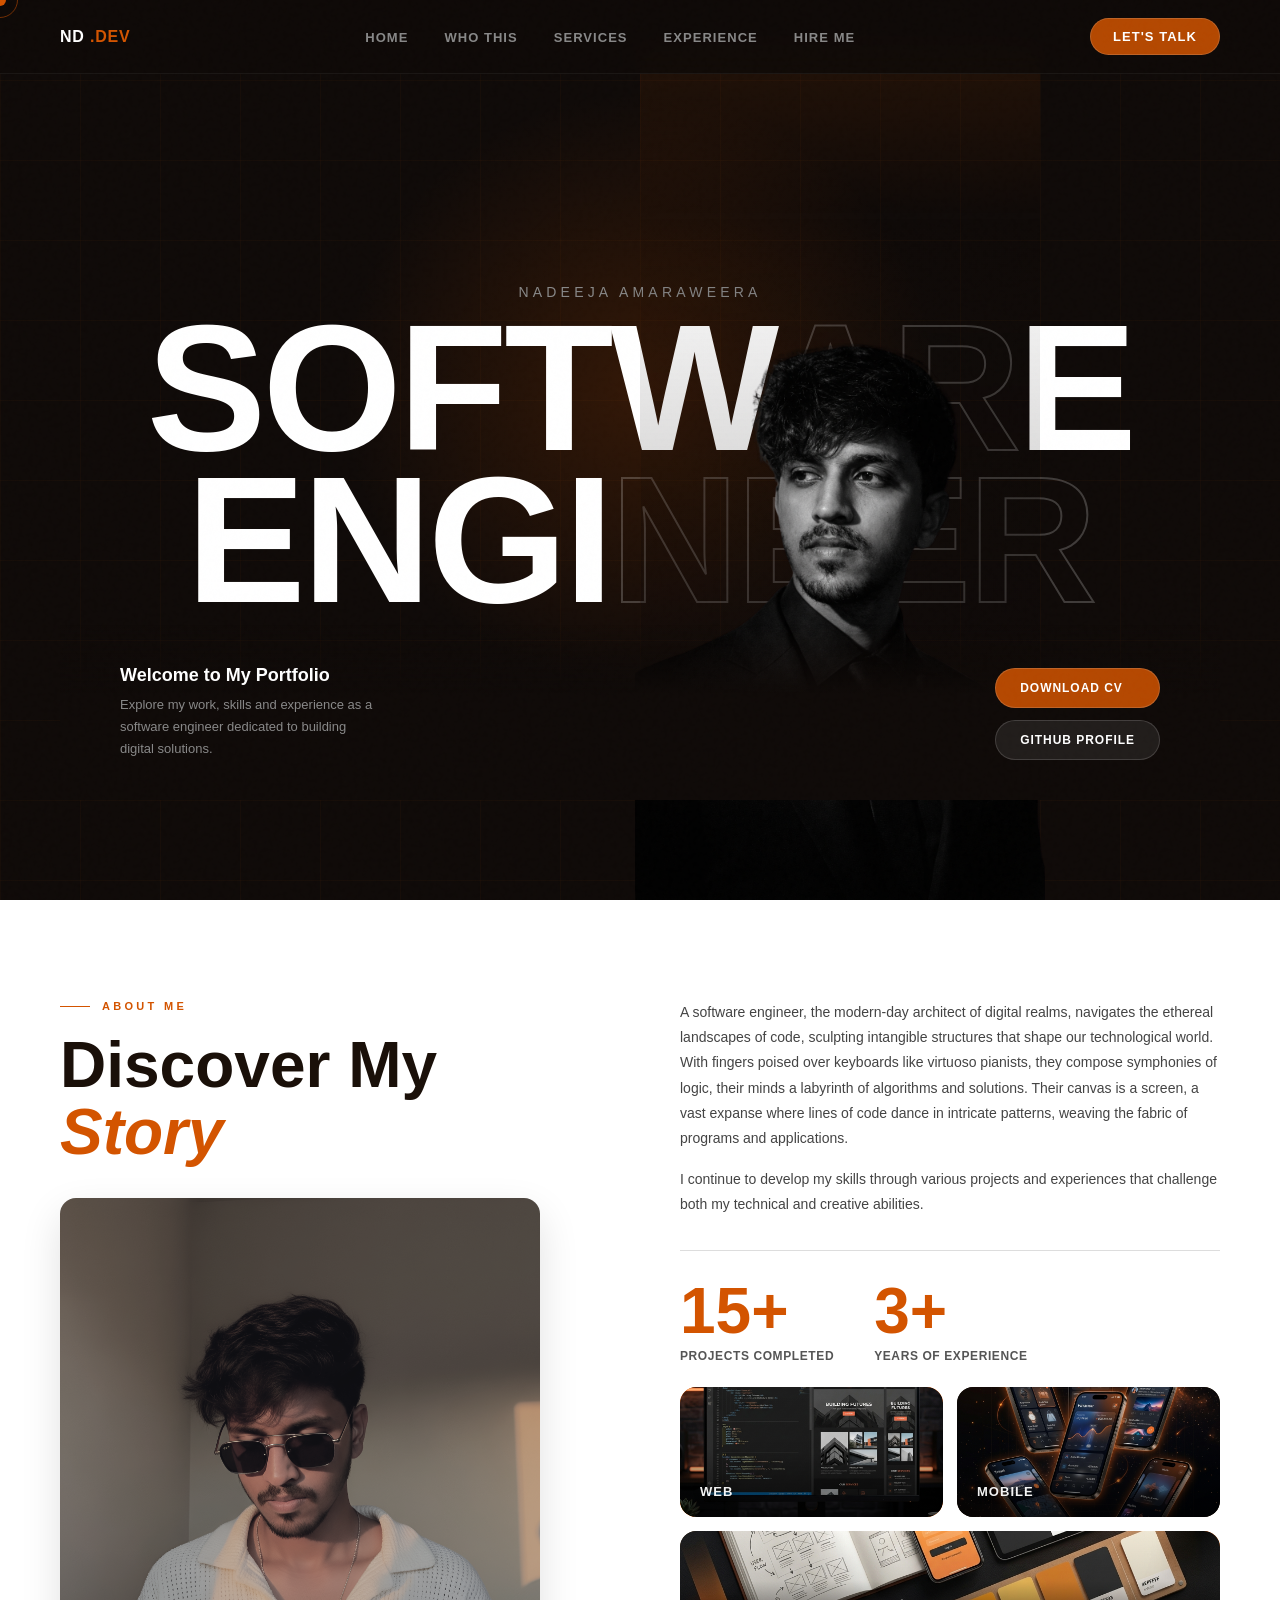
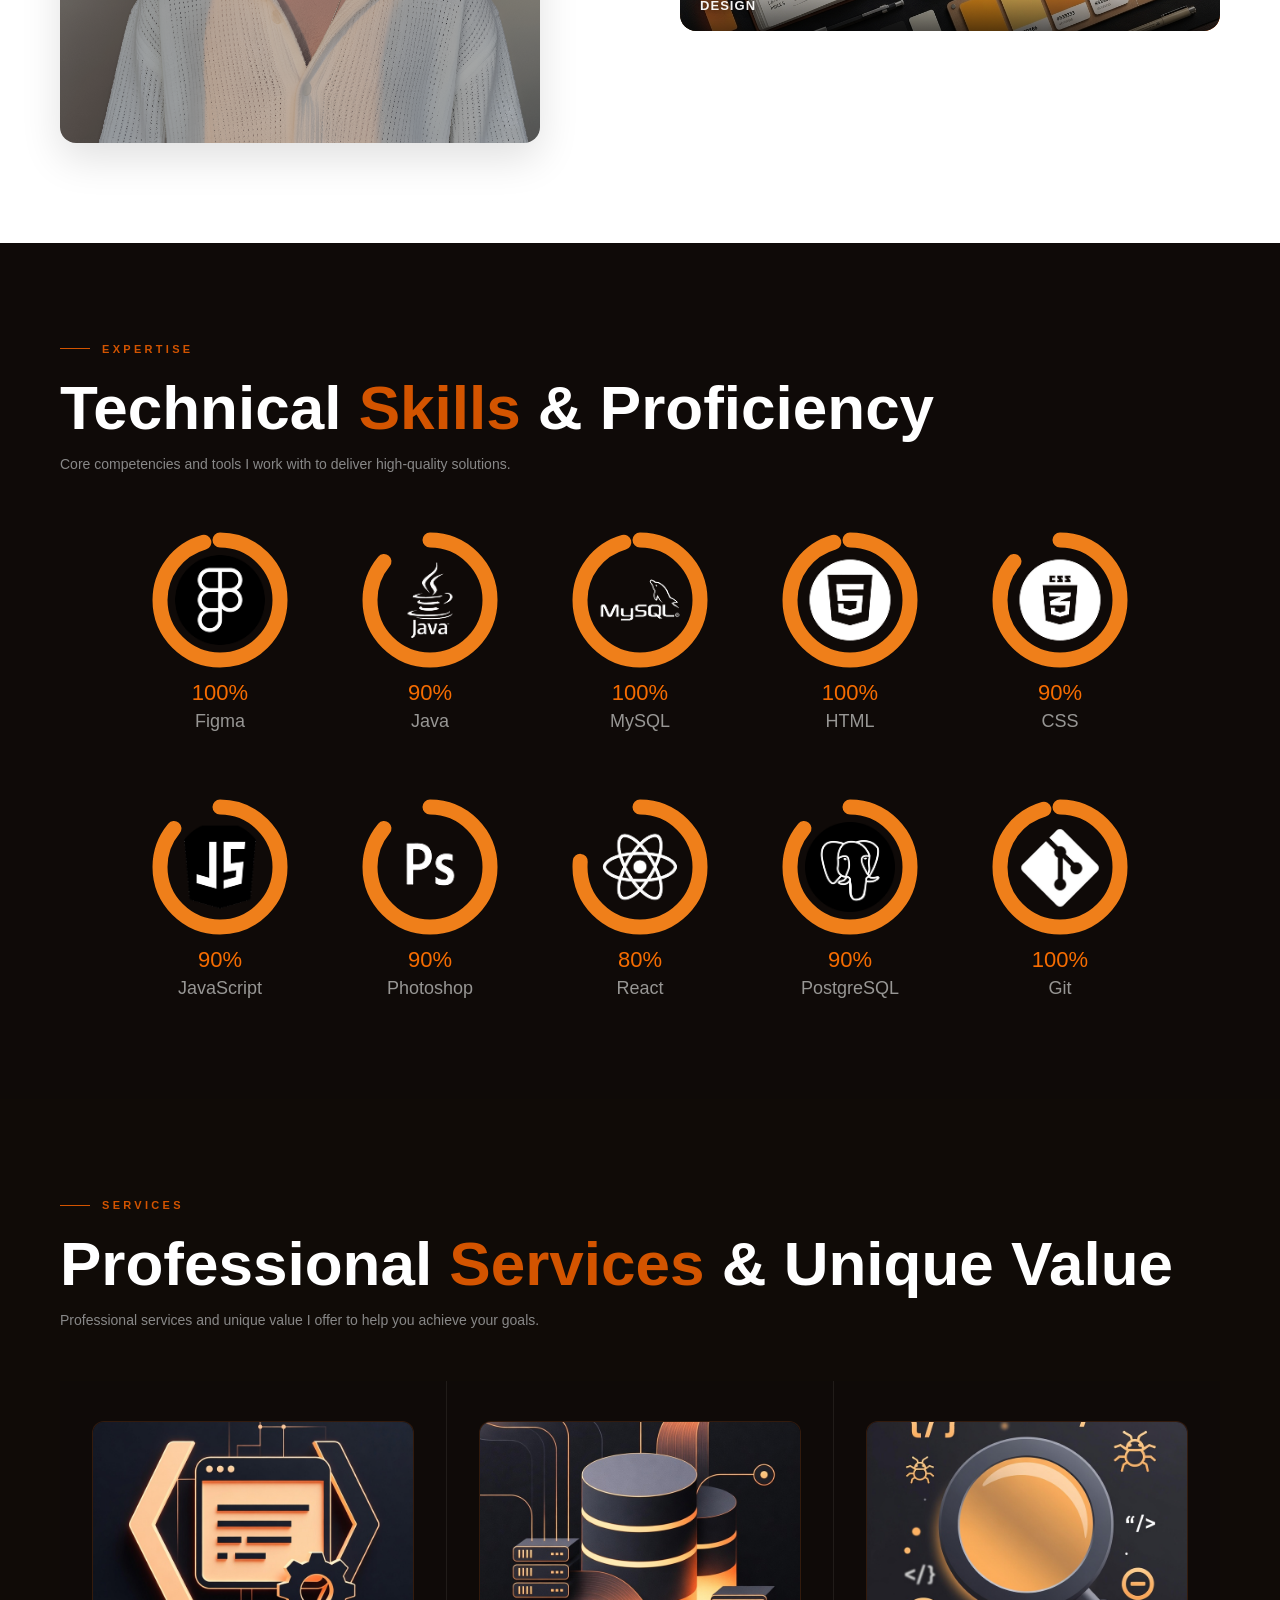
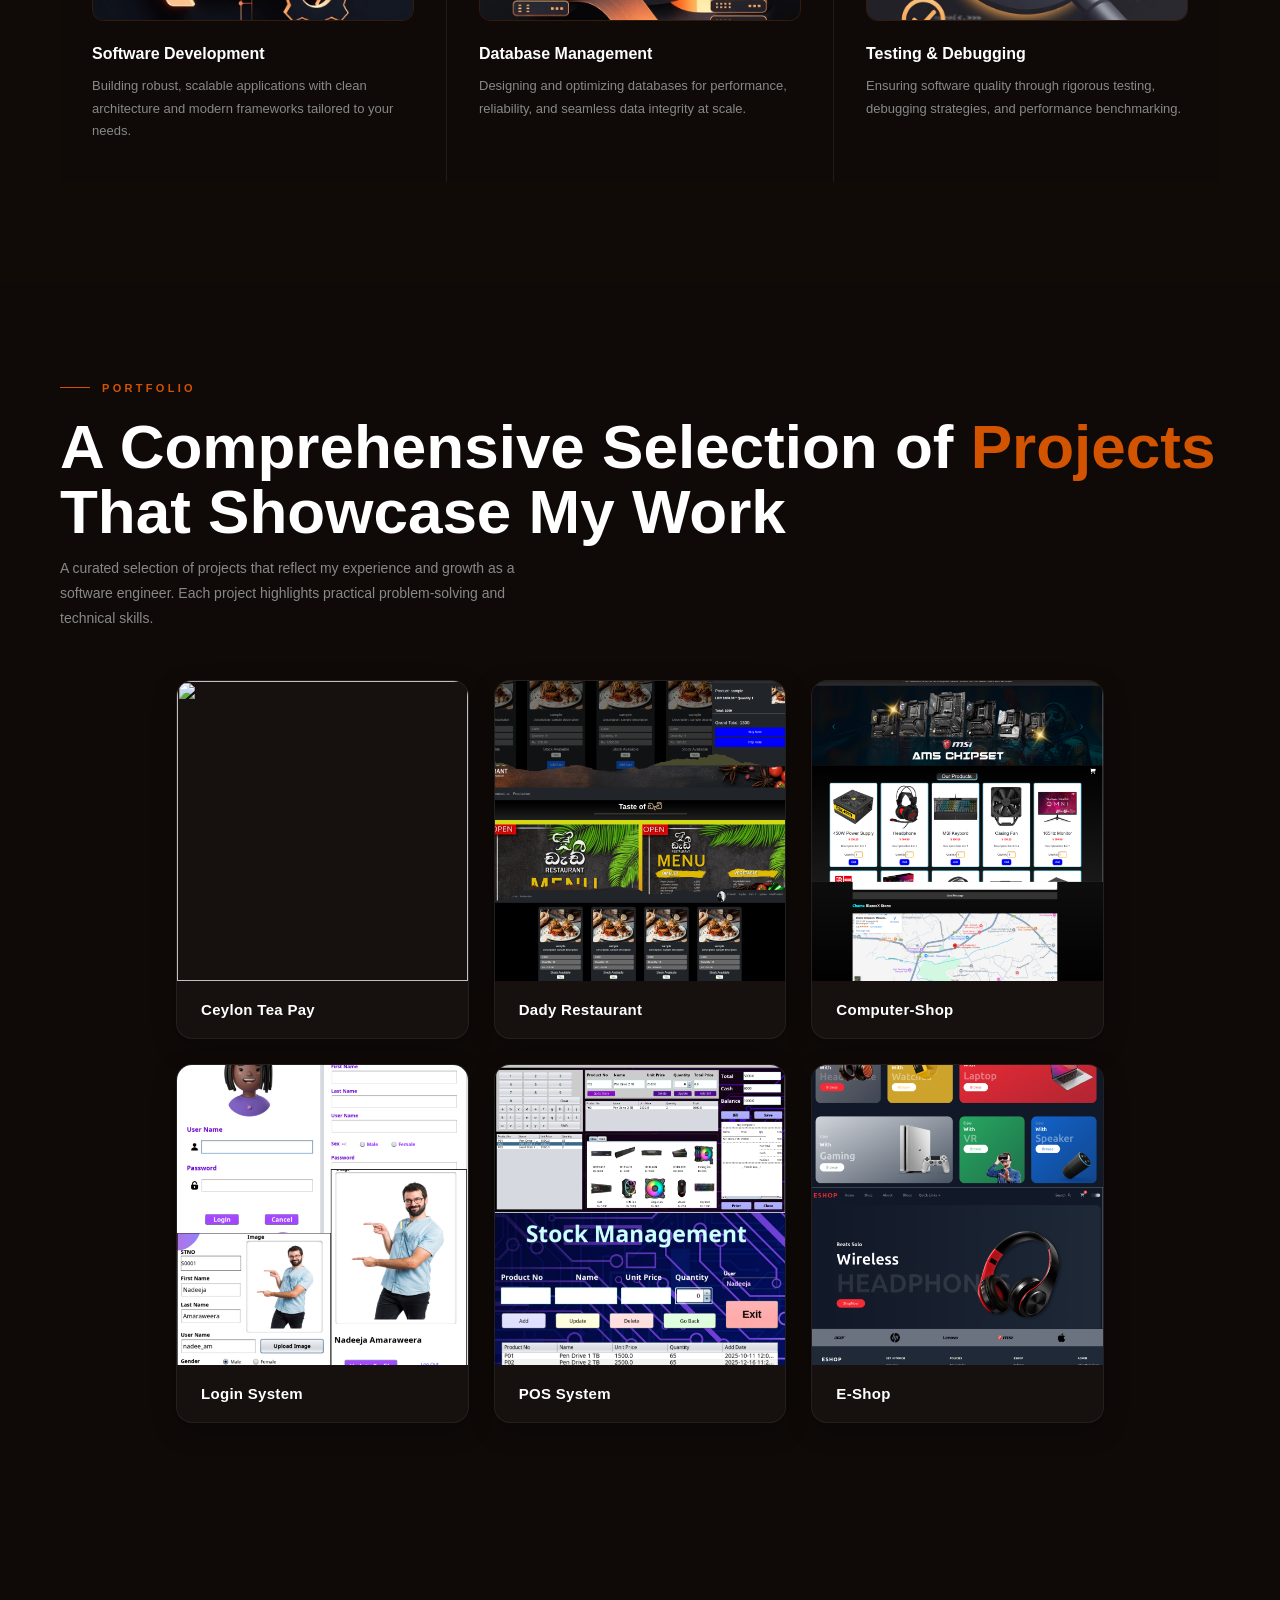
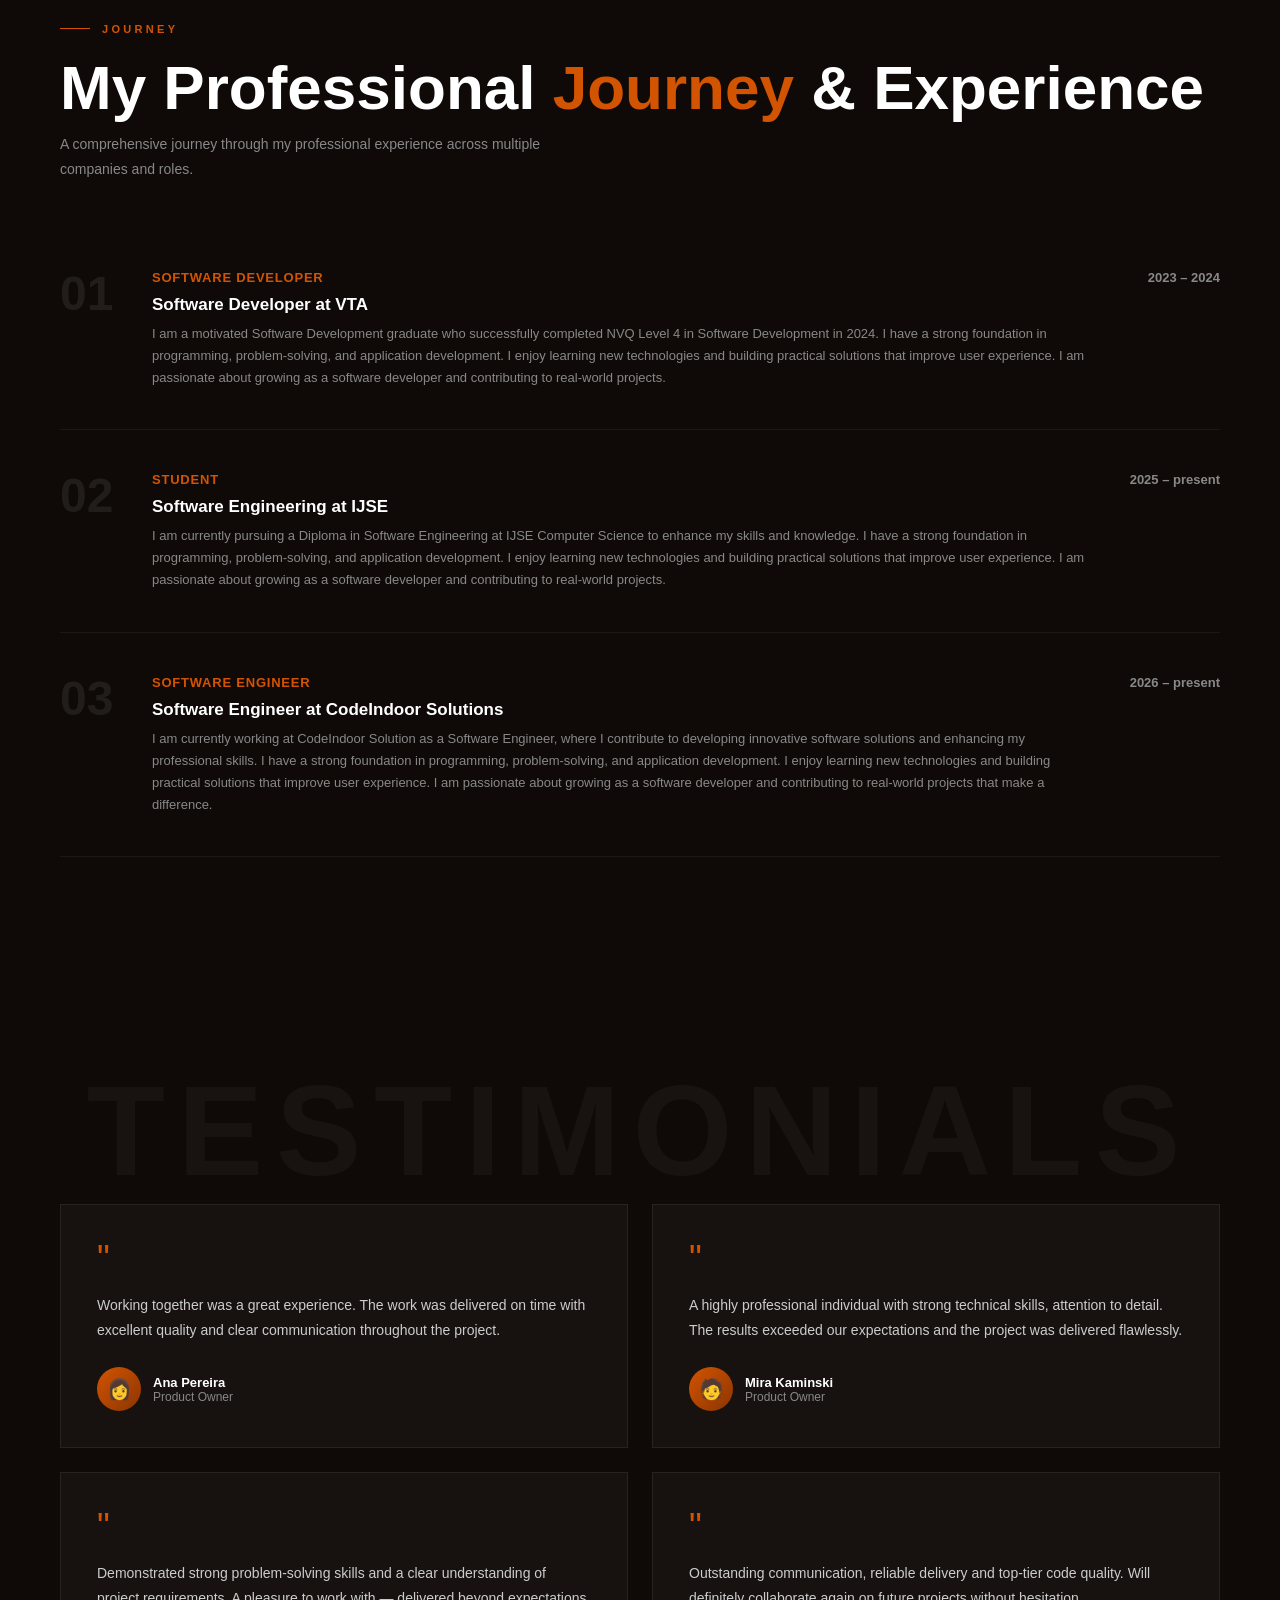
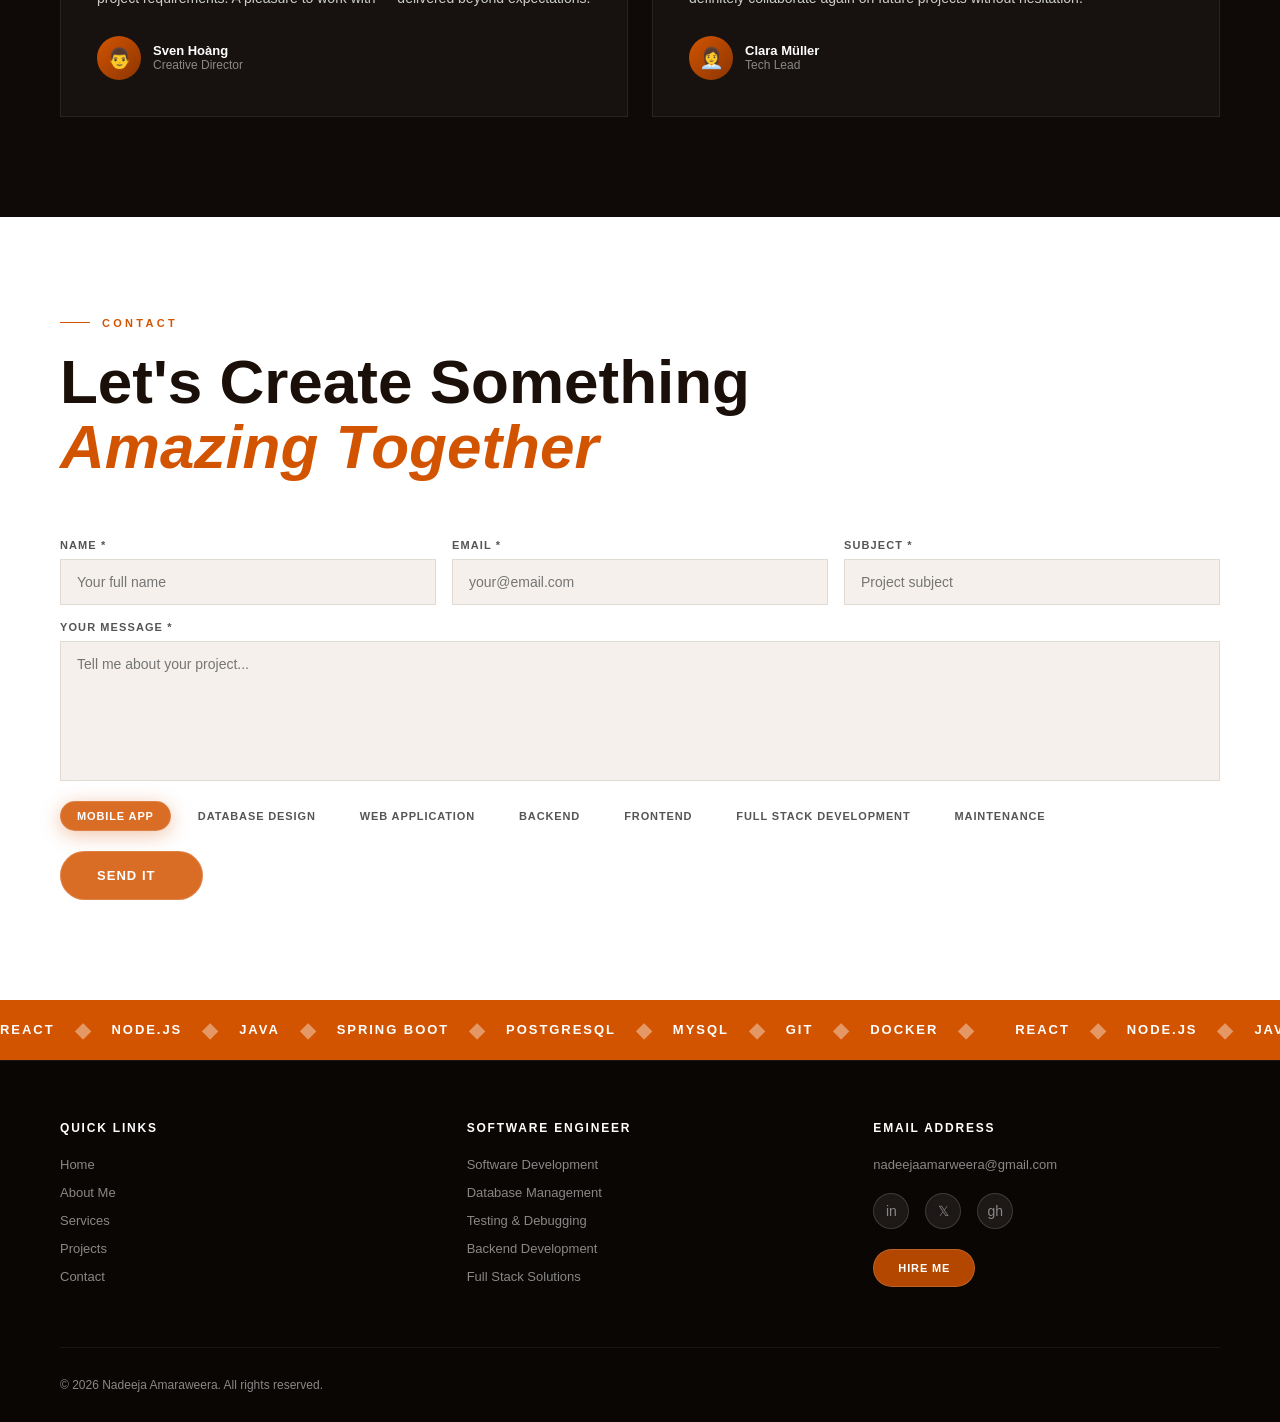
==== index.html @ 794356a5 "first commit" ====
<!DOCTYPE html>
<html lang="en">

<head>
  <meta charset="UTF-8">
  <meta name="viewport" content="width=device-width, initial-scale=1.0">
  <title>Nadeeja Amaraweera – Software Engineer</title>
  <link rel="stylesheet" href="css/style.css">
</head>

<body>

  <!-- CURSOR -->
  <div class="cursor" id="cursor"></div>
  <div class="cursor-ring" id="cursorRing"></div>

  <!-- NAV -->
  <nav id="navbar">
    <div class="nav-logo">ND <span>.DEV</span></div>
    <ul class="nav-links" id="navLinks">
      <li><a href="#hero">Home</a></li>
      <li><a href="#about">Who This</a></li>
      <li><a href="#services">Services</a></li>
      <li><a href="#experience">Experience</a></li>
      <li><a href="#contact">Hire Me</a></li>
    </ul>
    <button class="nav-cta">Let's Talk</button>
    <button class="nav-burger" id="navBurger" aria-label="Toggle Menu">
      <span></span>
      <span></span>
      <span></span>
    </button>
  </nav>

  <!-- HERO -->
  <section id="hero">
    <div class="hero-bg-grid"></div>
    <div class="hero-glow"></div>

    <div class="hero-headline">
      <div class="hero-sub">Nadeeja Amaraweera</div>
      <div class="hero-big">SOFTW<span class="outline">AR</span>E<br>ENGI<span class="outline">NEER</span></div>
    </div>

    <div class="hero-person">
      <div class="person-placeholder">
        <img src="assets/a273ae02-f1c3-4ff0-a9eb-60e239e45dbb.png" alt="">
      </div>
    </div>

    <div class="hero-bottom">
      <div class="hero-intro">
        <h2>Welcome to My Portfolio</h2>
        <p>Explore my work, skills and experience as a software engineer dedicated to building digital solutions.</p>
      </div>
      <div class="hero-btns">
        <button class="btn-orange">Download CV</button>
        <button class="btn-outline">GitHub Profile</button>
      </div>
    </div>
  </section>

  <!-- ABOUT -->
  <section id="about">
    <div class="about-grid">
      <div class="about-left reveal-left">
        <div class="section-label">About Me</div>
        <h2 class="about-title">
          Discover My <span class="italic">Story</span>
        </h2>
        <div class="about-img-container">
          <img src="assets/aboutme copy.png" alt="About Me" class="about-img">
        </div>
      </div>
      <div class="about-right reveal-right">
        <p>A software engineer, the modern-day
          architect of digital realms, navigates the ethereal landscapes of code, sculpting intangible
          structures that shape our technological world. With fingers poised over keyboards like virtuoso
          pianists, they compose symphonies of logic, their minds a labyrinth of algorithms and solutions.
          Their canvas is a screen, a vast expanse where lines of code dance in intricate patterns,
          weaving the fabric of programs and applications. </p>
        <p>I continue to develop my skills through various projects and experiences that challenge both my technical and
          creative abilities.</p>

        <!-- Stats inline -->
        <div class="about-stats">
          <div class="about-stat-item">
            <div class="stat-num"><span class="counter" data-target="15">0</span><span>+</span></div>
            <div class="stat-label">Projects Completed</div>
          </div>
          <div class="about-stat-item">
            <div class="stat-num"><span class="counter" data-target="3">0</span><span>+</span></div>
            <div class="stat-label">Years of Experience</div>
          </div>
        </div>

        <!-- Showcase cards -->
        <div class="stats-showcase">
          <div class="showcase-card showcase-web">
            <img src="assets/showcase-web.png" alt="Web Development" class="showcase-img">
            <span class="showcase-label">Web</span>
          </div>
          <div class="showcase-card showcase-mobile">
            <img src="assets/showcase-mobile.png" alt="Mobile Development" class="showcase-img">
            <span class="showcase-label">Mobile</span>
          </div>
          <div class="showcase-card showcase-design">
            <img src="assets/showcase-design.png" alt="UI/UX Design" class="showcase-img">
            <span class="showcase-label">Design</span>
          </div>
        </div>
      </div>
    </div>
  </section>

  <!-- Skill Section -->
  <section id="portfolio" class="portfolio fade-section">
    <div class="reveal">
      <div class="section-label">Expertise</div>
      <h2
        style="font-family: var(--font-head); font-size: clamp(32px, 5vw, 62px); font-weight: 900; line-height: 1.05; margin-bottom: 12px;">
        Technical <span class="italic" style="color: var(--orange);">Skills</span> & Proficiency</h2>
      <p style="font-size: 14px; color: var(--gray); max-width: 500px; line-height: 1.8; margin-bottom: 48px;">Core
        competencies and tools I work with to deliver high-quality solutions.</p>
    </div>

    <div class="container skills">

      <div class="skills-row">

        <div class="Oneskill">
          <div class="skill-item">
            <svg class="skill-svg" width="250" height="250" viewBox="0 0 250 250">
              <circle class="ring-path" cx="125" cy="125" r="100">

              </circle>
            </svg>
            <div class="skill-image">
              <img src="assets/Portfolio/Ellipse 8.png" alt="">
            </div>
          </div>
          <h2 style="font-family: &quot;Anta&quot;, sans-serif;">100%</h2>
          <h3 style="font-family: &quot;ABeeZee&quot;, sans-serif;">Figma</h3>
        </div>

        <div class="Oneskill">
          <div class="skill-item">
            <svg class="skill-svg" width="250" height="250" viewBox="0 0 250 250">
              <circle class="ring-path" cx="125" cy="125" r="100">

              </circle>
            </svg>
            <div class="skill-image">
              <img src="assets/Portfolio/Ellipse 8-1.png" alt="">
            </div>
          </div>
          <h2 style="font-family: &quot;Anta&quot;, sans-serif;">90%</h2>
          <h3 style="font-family: &quot;ABeeZee&quot;, sans-serif;">Java</h3>
        </div>

        <div class="Oneskill">
          <div class="skill-item">
            <svg class="skill-svg" width="250" height="250" viewBox="0 0 250 250">
              <circle class="ring-path" cx="125" cy="125" r="100">

              </circle>
            </svg>
            <div class="skill-image">
              <img src="assets/Portfolio/Ellipse 8-2.png" alt="">
            </div>
          </div>
          <h2 style="font-family: &quot;Anta&quot;, sans-serif;">100%</h2>
          <h3 style="font-family: &quot;ABeeZee&quot;, sans-serif;">MySQL</h3>
        </div>

        <div class="Oneskill">
          <div class="skill-item">
            <svg class="skill-svg" width="250" height="250" viewBox="0 0 250 250">
              <circle class="ring-path" cx="125" cy="125" r="100">

              </circle>
            </svg>
            <div class="skill-image">
              <img src="assets/Portfolio/Ellipse 8-3.png" alt="">
            </div>
          </div>
          <h2 style="font-family: &quot;Anta&quot;, sans-serif;">100%</h2>
          <h3 style="font-family: &quot;ABeeZee&quot;, sans-serif;">HTML</h3>
        </div>

        <div class="Oneskill">
          <div class="skill-item">
            <svg class="skill-svg" width="250" height="250" viewBox="0 0 250 250">
              <circle class="ring-path" cx="125" cy="125" r="100">

              </circle>
            </svg>
            <div class="skill-image">
              <img src="assets/Portfolio/Ellipse 8-4.png" alt="">
            </div>
          </div>
          <h2 style="font-family: &quot;Anta&quot;, sans-serif;">90%</h2>
          <h3 style="font-family: &quot;ABeeZee&quot;, sans-serif;">CSS</h3>
        </div>


      </div>

      <div class="skills-row">

        <div class="Oneskill">
          <div class="skill-item">
            <svg class="skill-svg" width="250" height="250" viewBox="0 0 250 250">
              <circle class="ring-path" cx="125" cy="125" r="100">

              </circle>
            </svg>
            <div class="skill-image">
              <img src="assets/Portfolio/Ellipse 8-5.png" alt="">
            </div>
          </div>
          <h2 style="font-family: &quot;Anta&quot;, sans-serif;">90%</h2>
          <h3 style="font-family: &quot;ABeeZee&quot;, sans-serif;">JavaScript</h3>
        </div>

        <div class="Oneskill">
          <div class="skill-item">
            <svg class="skill-svg" width="250" height="250" viewBox="0 0 250 250">
              <circle class="ring-path" cx="125" cy="125" r="100">

              </circle>
            </svg>
            <div class="skill-image">
              <img src="assets/Portfolio/Ellipse 8-6.png" alt="">
            </div>
          </div>
          <h2 style="font-family: &quot;Anta&quot;, sans-serif;">90%</h2>
          <h3 style="font-family: &quot;ABeeZee&quot;, sans-serif;">Photoshop</h3>
        </div>

        <div class="Oneskill">
          <div class="skill-item">
            <svg class="skill-svg" width="250" height="250" viewBox="0 0 250 250">
              <circle class="ring-path" cx="125" cy="125" r="100">

              </circle>
            </svg>
            <div class="skill-image">
              <img src="assets/Portfolio/Ellipse 8-7.png" alt="">
            </div>
          </div>
          <h2 style="font-family: &quot;Anta&quot;, sans-serif;">80%</h2>
          <h3 style="font-family: &quot;ABeeZee&quot;, sans-serif;">React</h3>
        </div>

        <div class="Oneskill">
          <div class="skill-item">
            <svg class="skill-svg" width="250" height="250" viewBox="0 0 250 250">
              <circle class="ring-path" cx="125" cy="125" r="100">

              </circle>
            </svg>
            <div class="skill-image">
              <img src="assets/Portfolio/Ellipse 8-8.png" alt="">
            </div>
          </div>
          <h2 style="font-family: &quot;Anta&quot;, sans-serif;">90%</h2>
          <h3 style="font-family: &quot;ABeeZee&quot;, sans-serif;">PostgreSQL</h3>
        </div>

        <div class="Oneskill">
          <div class="skill-item">
            <svg class="skill-svg" width="250" height="250" viewBox="0 0 250 250">
              <circle class="ring-path" cx="125" cy="125" r="100">

              </circle>
            </svg>
            <div class="skill-image">
              <img src="assets/Portfolio/Ellipse 8-9.png" alt="">
            </div>
          </div>
          <h2 style="font-family: &quot;Anta&quot;, sans-serif;">100%</h2>
          <h3 style="font-family: &quot;ABeeZee&quot;, sans-serif;">Git</h3>
        </div>


      </div>

    </div>
  </section>

  <!-- SERVICES -->
  <section id="services">
    <div class="reveal">
      <div class="section-label">Services</div>
      <h2
        style="font-family: var(--font-head); font-size: clamp(32px, 5vw, 62px); font-weight: 900; line-height: 1.05; margin-bottom: 12px;">
        Professional <span class="italic" style="color: var(--orange);">Services</span> & Unique Value</h2>
      <p style="font-size: 14px; color: var(--gray); max-width: 500px; line-height: 1.8; margin-bottom: 48px;">
        Professional services and unique value I offer to help you achieve your goals.</p>
    </div>

    <div class="services-cards stagger">
      <div class="service-card">
        <div class="service-img-wrapper">
          <img src="assets/6vX6Z.jpg" alt="Software Development" class="service-card-img">
        </div>
        <h3>Software Development</h3>
        <p>Building robust, scalable applications with clean architecture and modern frameworks tailored to your needs.
        </p>
      </div>
      <div class="service-card">
        <div class="service-img-wrapper">
          <img src="assets/3xDo2.jpg" alt="Database Management" class="service-card-img">
        </div>
        <h3>Database Management</h3>
        <p>Designing and optimizing databases for performance, reliability, and seamless data integrity at scale.</p>
      </div>
      <div class="service-card">
        <div class="service-img-wrapper">
          <img src="assets/M4Bm4.jpg" alt="Testing & Debugging" class="service-card-img">
        </div>
        <h3>Testing & Debugging</h3>
        <p>Ensuring software quality through rigorous testing, debugging strategies, and performance benchmarking.</p>
      </div>
    </div>
  </section>

  <!-- PROJECTS -->
  <section id="projects">
    <div class="reveal">
      <div class="section-label">Portfolio</div>
      <h2
        style="font-family: var(--font-head); font-size: clamp(32px, 5vw, 62px); font-weight: 900; line-height: 1.05; margin-bottom: 12px;">
        A Comprehensive Selection of <span class="italic" style="color: var(--orange);">Projects</span> That Showcase My
        Work</h2>
      <p style="font-size: 14px; color: var(--gray); max-width: 500px; line-height: 1.8; margin-bottom: 48px;">A curated
        selection of projects that reflect my experience and growth as a software engineer. Each project highlights
        practical problem-solving and technical skills.</p>
    </div>

    <div class="container project-container">

      <div class="work-row-grid">
        <div class="work-item">
          <div class="work-item-image">
            <img src="assets/works/ceylonteapay.png" alt="">

            <!-- Hover Content -->
            <div class="hover-content">
              <p>
                A secure and efficient digital payment solution designed for Sri Lankan tea exporters
                and buyers. The system streamlines transactions, ensures transparency, and supports
                fast, reliable settlements, helping businesses manage payments with ease and confidence.
              </p>
              <button class="work-btn"><a href="https://github.com/Nadeeja-Amaraweera/CeyloanTeaPay.git"
                  style="text-decoration: none; color: inherit;">View Project</a></button>
            </div>
          </div>

          <h2 style="font-family: 'ABeeZee', sans-serif;">Ceylon Tea Pay</h2>
        </div>

        <div class="work-item">
          <div class="work-item-image">
            <img src="assets/works/dady.png" alt="">

            <!-- Hover Content -->
            <div class="hover-content">
              <p>
                A modern, user-friendly restaurant website featuring an elegant menu layout, online
                table reservations, and smooth navigation. Built to highlight the restaurant’s unique
                identity, it offers customers a seamless browsing experience across all devices.
              </p>
              <button class="work-btn"><a href="https://github.com/Nadeeja-Amaraweera/Daddy-Restaurant-PHP.git"
                  style="text-decoration: none; color: inherit;">View Project</a></button>
            </div>
          </div>
          <h2 style="font-family: &quot;ABeeZee&quot;, sans-serif;">Dady Restaurant</h2>
        </div>

        <div class="work-item">
          <div class="work-item-image">
            <img src="assets/works/chama_shop.png" alt="">
            <!-- Hover Content -->
            <div class="hover-content">
              <p>
                A fully responsive e-commerce platform with product listings, cart management, order
                tracking, and secure checkout features. Designed for flexibility and scalability, it
                provides both businesses and customers with a smooth and intuitive online shopping
                experience.
              </p>
              <button class="work-btn"><a href="https://github.com/Nadeeja-Amaraweera/Chama-Computers-Basic-js.git"
                  style="text-decoration: none; color: inherit;">View Project</a></button>
            </div>
          </div>
          <h2 style="font-family: &quot;ABeeZee&quot;, sans-serif;">Computer-Shop</h2>
        </div>

      </div>

      <div class="work-row-grid">
        <div class="work-item">
          <div class="work-item-image">
            <img src="assets/works/loginsystem.png" alt="">
            <!-- Hover Content -->
            <div class="hover-content">
              <p>
                A secure and efficient authentication system built with strong validation, role-based
                access control, and error-free login flow. Designed for reliability, the system protects
                user accounts while ensuring a smooth and user-friendly sign-in experience.
              </p>
              <button class="work-btn"><a href="https://github.com/Nadeeja-Amaraweera/Netbeans-Login-System.git"
                  style="text-decoration: none; color: inherit;">View Project</a></button>
            </div>
          </div>
          <h2 style="font-family: &quot;ABeeZee&quot;, sans-serif;">Login System</h2>
        </div>

        <div class="work-item">
          <div class="work-item-image">
            <img src="assets/works/pos.png" alt="">
            <!-- Hover Content -->
            <div class="hover-content">
              <p>
                A complete Point of Sale solution equipped with product management, billing automation,
                stock tracking, and detailed sales reporting. Developed for retail or restaurant
                environments, it ensures fast transactions, accurate inventory updates, and improved
                business efficiency.
              </p>
              <button class="work-btn"><a href="https://github.com/Nadeeja-Amaraweera/Netbeans-Full-Sale-System.git"
                  style="text-decoration: none; color: inherit;">View Project</a></button>
            </div>
          </div>
          <h2 style="font-family: &quot;ABeeZee&quot;, sans-serif;">POS System</h2>
        </div>

        <div class="work-item">
          <div class="work-item-image">
            <img src="assets/works/eshop.png" alt="">
            <!-- Hover Content -->
            <div class="hover-content">
              <p>
                A modern and secure online payment solution designed for tea exporters.
                Click below to see full project details.
              </p>
              <button class="work-btn"><a href="https://github.com/Nadeeja-Amaraweera/ESHOP.git"
                  style="text-decoration: none; color: inherit;">View Project</a></button>
            </div>
          </div>
          <h2 style="font-family: &quot;ABeeZee&quot;, sans-serif;">E-Shop</h2>
        </div>

      </div>
    </div>
    <div class="projects-dots">
      <span class="dot active"></span>
      <span class="dot"></span>
      <span class="dot"></span>
      <span class="dot"></span>
      <span class="dot"></span>
      <span class="dot"></span>
    </div>

  </section>

  <!-- EXPERIENCE -->
  <section id="experience">
    <div class="reveal">
      <div class="section-label">Journey</div>
      <h2
        style="font-family: var(--font-head); font-size: clamp(32px, 5vw, 62px); font-weight: 900; line-height: 1.05; margin-bottom: 12px;">
        My Professional <span class="italic" style="color: var(--orange);">Journey</span> & Experience</h2>
      <p style="font-size: 14px; color: var(--gray); max-width: 500px; line-height: 1.8; margin-bottom: 48px;">A
        comprehensive journey through my professional experience across multiple companies and roles.</p>
    </div>
    <div class="exp-list stagger">
      <div class="exp-item">
        <div class="exp-num">01</div>
        <div class="exp-content">
          <div class="role">Software Developer</div>
          <h3>Software Developer at VTA</h3>
          <p>I am a motivated Software Development graduate who successfully completed
            NVQ Level 4 in Software Development in 2024. I have a strong foundation
            in programming, problem-solving, and application development. I enjoy
            learning new technologies and building practical solutions that improve
            user experience. I am passionate about growing as a software developer
            and contributing to real-world projects.</p>
        </div>
        <div class="exp-years">2023 – 2024</div>
      </div>
      <div class="exp-item">
        <div class="exp-num">02</div>
        <div class="exp-content">
          <div class="role">Student</div>
          <h3>Software Engineering at IJSE</h3>
          <p>I am currently pursuing a Diploma in Software Engineering at IJSE Computer Science to enhance my skills and
            knowledge. I have a strong foundation in programming, problem-solving, and application development. I enjoy
            learning new technologies and building practical solutions that improve user experience. I am passionate
            about growing as a software developer and contributing to real-world projects.</p>
        </div>
        <div class="exp-years">2025 – present</div>
      </div>
      <div class="exp-item">
        <div class="exp-num">03</div>
        <div class="exp-content">
          <div class="role">Software Engineer</div>
          <h3>Software Engineer at CodeIndoor Solutions</h3>
          <p>I am currently working at CodeIndoor Solution as a Software Engineer, where I contribute to developing
            innovative software solutions and enhancing my professional skills. I have a strong foundation in
            programming, problem-solving, and application development. I enjoy learning new technologies and building
            practical solutions that improve user experience. I am passionate about growing as a software developer and
            contributing to real-world projects that make a difference.</p>
        </div>
        <div class="exp-years">2026 – present</div>
      </div>

    </div>
  </section>

  <!-- TESTIMONIALS -->
  <section id="testimonials">
    <div class="testimonials-bg-text">TESTIMONIALS</div>
    <div class="testimonials-grid stagger" style="margin-top:40px;">
      <div class="testimonial-card">
        <div class="quote">"</div>
        <p>Working together was a great experience. The work was delivered on time with excellent quality and clear
          communication throughout the project.</p>
        <div class="testimonial-author">
          <div class="author-avatar">👩</div>
          <div class="author-info">
            <div class="name">Ana Pereira</div>
            <div class="title">Product Owner</div>
          </div>
        </div>
      </div>
      <div class="testimonial-card">
        <div class="quote">"</div>
        <p>A highly professional individual with strong technical skills, attention to detail. The results exceeded our
          expectations and the project was delivered flawlessly.</p>
        <div class="testimonial-author">
          <div class="author-avatar">🧑</div>
          <div class="author-info">
            <div class="name">Mira Kaminski</div>
            <div class="title">Product Owner</div>
          </div>
        </div>
      </div>
      <div class="testimonial-card">
        <div class="quote">"</div>
        <p>Demonstrated strong problem-solving skills and a clear understanding of project requirements. A pleasure to
          work with — delivered beyond expectations.</p>
        <div class="testimonial-author">
          <div class="author-avatar">👨</div>
          <div class="author-info">
            <div class="name">Sven Hoàng</div>
            <div class="title">Creative Director</div>
          </div>
        </div>
      </div>
      <div class="testimonial-card">
        <div class="quote">"</div>
        <p>Outstanding communication, reliable delivery and top-tier code quality. Will definitely collaborate again on
          future projects without hesitation.</p>
        <div class="testimonial-author">
          <div class="author-avatar">👩‍💼</div>
          <div class="author-info">
            <div class="name">Clara Müller</div>
            <div class="title">Tech Lead</div>
          </div>
        </div>
      </div>
    </div>
    <div class="testimonials-dots">
      <span class="dot active"></span>
      <span class="dot"></span>
      <span class="dot"></span>
      <span class="dot"></span>
    </div>
  </section>

  <!-- CONTACT -->
  <section id="contact">
    <div class="contact-header reveal">
      <div class="section-label">Contact</div>
      <h2>Let's Create Something<br><span class="italic">Amazing Together</span>
      </h2>
    </div>
    <div class="contact-form">
      <div class="form-field">
        <label>Name *</label>
        <input type="text" placeholder="Your full name">
      </div>
      <div class="form-field">
        <label>Email *</label>
        <input type="email" placeholder="your@email.com">
      </div>
      <div class="form-field">
        <label>Subject *</label>
        <input type="text" placeholder="Project subject">
      </div>
      <div class="form-field contact-form-full">
        <label>Your Message *</label>
        <textarea placeholder="Tell me about your project..."></textarea>
      </div>
    </div>
    <div class="form-services">
      <button class="service-tag active">Mobile App</button>
      <button class="service-tag">Database Design</button>
      <button class="service-tag">Web Application</button>
      <button class="service-tag">Backend</button>
      <button class="service-tag">Frontend</button>
      <button class="service-tag">Full Stack Development</button>
      <button class="service-tag">Maintenance</button>
    </div>
    <button class="submit-btn">Send It<span></span></button>
  </section>

  <!-- MARQUEE -->
  <div class="marquee-section">
    <div class="marquee-track">
      <span class="marquee-item">REACT <span class="dot">◆</span> NODE.JS <span class="dot">◆</span> JAVA <span
          class="dot">◆</span> SPRING BOOT <span class="dot">◆</span> POSTGRESQL <span class="dot">◆</span> MYSQL <span
          class="dot">◆</span> GIT <span class="dot">◆</span> DOCKER <span class="dot">◆</span></span>
      <span class="marquee-item">REACT <span class="dot">◆</span> NODE.JS <span class="dot">◆</span> JAVA <span
          class="dot">◆</span> SPRING BOOT <span class="dot">◆</span> POSTGRESQL <span class="dot">◆</span> MYSQL <span
          class="dot">◆</span> GIT <span class="dot">◆</span> DOCKER <span class="dot">◆</span></span>
    </div>
  </div>

  <!-- FOOTER -->
  <footer>
    <div class="footer-grid">
      <div class="footer-col">
        <h4>Quick Links</h4>
        <ul class="footer-links">
          <li><a href="#hero">Home</a></li>
          <li><a href="#about">About Me</a></li>
          <li><a href="#services">Services</a></li>
          <li><a href="#projects">Projects</a></li>
          <li><a href="#contact">Contact</a></li>
        </ul>
      </div>
      <div class="footer-col">
        <h4>Software Engineer</h4>
        <ul class="footer-links">
          <li><a href="#">Software Development</a></li>
          <li><a href="#">Database Management</a></li>
          <li><a href="#">Testing & Debugging</a></li>
          <li><a href="#">Backend Development</a></li>
          <li><a href="#">Full Stack Solutions</a></li>
        </ul>
      </div>
      <div class="footer-col">
        <h4>Email Address</h4>
        <ul class="footer-links">
          <li><a href="#">nadeejaamarweera@gmail.com</a></li>
        </ul>
        <div class="social-links" style="margin-top:20px;">
          <a href="#">in</a>
          <a href="#">𝕏</a>
          <a href="#">gh</a>
        </div>
        <button class="btn-orange" style="margin-top:20px; font-size:11px;">Hire Me</button>
      </div>
    </div>
    <div class="footer-bottom">
      <p>© 2026 Nadeeja Amaraweera. All rights reserved.</p>
    </div>
  </footer>

  <script src="js/main.js"></script>
</body>

</html>
---- css/style.css ----
@font-face {
    font-family: 'Mozilla Text';
    src: url('https://raw.githubusercontent.com/mozilla/mozilla-type-family/main/Mozilla%20Text/Web%20Fonts/Standard/MozillaText-Light.woff2') format('woff2');
    font-weight: 300;
    font-style: normal;
    font-display: swap;
}

@font-face {
    font-family: 'Mozilla Text';
    src: url('https://raw.githubusercontent.com/mozilla/mozilla-type-family/main/Mozilla%20Text/Web%20Fonts/Standard/MozillaText-Regular.woff2') format('woff2');
    font-weight: 400;
    font-style: normal;
    font-display: swap;
}

@font-face {
    font-family: 'Mozilla Text';
    src: url('https://raw.githubusercontent.com/mozilla/mozilla-type-family/main/Mozilla%20Text/Web%20Fonts/Standard/MozillaText-Medium.woff2') format('woff2');
    font-weight: 500;
    font-style: normal;
    font-display: swap;
}

@font-face {
    font-family: 'Mozilla Text';
    src: url('https://raw.githubusercontent.com/mozilla/mozilla-type-family/main/Mozilla%20Text/Web%20Fonts/Standard/MozillaText-SemiBold.woff2') format('woff2');
    font-weight: 600;
    font-style: normal;
    font-display: swap;
}

@font-face {
    font-family: 'Mozilla Text';
    src: url('https://raw.githubusercontent.com/mozilla/mozilla-type-family/main/Mozilla%20Text/Web%20Fonts/Standard/MozillaText-Bold.woff2') format('woff2');
    font-weight: 700;
    font-style: normal;
    font-display: swap;
}

@font-face {
    font-family: 'Mozilla Text';
    src: url('https://raw.githubusercontent.com/mozilla/mozilla-type-family/main/Mozilla%20Text/Web%20Fonts/Standard/MozillaText-Bold.woff2') format('woff2');
    font-weight: 900;
    font-style: normal;
    font-display: swap;
}

@font-face {
    font-family: 'Mozilla Text';
    src: url('https://raw.githubusercontent.com/mozilla/mozilla-type-family/main/Mozilla%20Text/Web%20Fonts/Standard/MozillaText-Italic.woff2') format('woff2');
    font-weight: 400;
    font-style: italic;
    font-display: swap;
}

@font-face {
    font-family: 'Mozilla Text';
    src: url('https://raw.githubusercontent.com/mozilla/mozilla-type-family/main/Mozilla%20Text/Web%20Fonts/Standard/MozillaText-MediumItalic.woff2') format('woff2');
    font-weight: 500;
    font-style: italic;
    font-display: swap;
}

@font-face {
    font-family: 'Mozilla Text';
    src: url('https://raw.githubusercontent.com/mozilla/mozilla-type-family/main/Mozilla%20Text/Web%20Fonts/Standard/MozillaText-SemiBoldItalic.woff2') format('woff2');
    font-weight: 600;
    font-style: italic;
    font-display: swap;
}

@font-face {
    font-family: 'Mozilla Text';
    src: url('https://raw.githubusercontent.com/mozilla/mozilla-type-family/main/Mozilla%20Text/Web%20Fonts/Standard/MozillaText-BoldItalic.woff2') format('woff2');
    font-weight: 700;
    font-style: italic;
    font-display: swap;
}

*,
*::before,
*::after {
    margin: 0;
    padding: 0;
    box-sizing: border-box;
}

:root {
    --bg: #0f0a08;
    --bg2: #1a1009;
    --dark-card: #181008;
    --orange: #d35400;
    --orange-light: #ff7e29;
    --white: #ffffff;
    --off-white: #f5f0eb;
    --gray: #888;
    --gray2: #555;
    --gold: #c9a84c;
    --font-head: 'Mozilla Text', sans-serif;
    --font-ui: 'Mozilla Text', sans-serif;
    --font-body: 'Mozilla Text', sans-serif;
}

html {
    scroll-behavior: smooth;
}

body {
    background: var(--bg);
    color: var(--white);
    font-family: var(--font-body);
    overflow-x: hidden;
}

/* ── CUSTOM CURSOR ── */
.cursor {
    width: 12px;
    height: 12px;
    background: var(--orange);
    border-radius: 50%;
    position: fixed;
    top: 0;
    left: 0;
    pointer-events: none;
    z-index: 9999;
    transition: transform 0.15s ease, width 0.2s, height 0.2s, background 0.2s;
    transform: translate(-50%, -50%);
}

.cursor-ring {
    width: 36px;
    height: 36px;
    border: 1.5px solid rgba(211, 84, 0, 0.5);
    border-radius: 50%;
    position: fixed;
    top: 0;
    left: 0;
    pointer-events: none;
    z-index: 9998;
    transition: transform 0.35s ease, width 0.3s, height 0.3s, opacity 0.3s;
    transform: translate(-50%, -50%);
}

body:hover .cursor {
    opacity: 1;
}

/* ── NAV ── */
nav {
    position: fixed;
    top: 0;
    left: 0;
    right: 0;
    z-index: 1000;
    display: flex;
    align-items: center;
    justify-content: space-between;
    padding: 18px 60px;
    background: rgba(15, 10, 8, 0.85);
    backdrop-filter: blur(12px);
    border-bottom: 1px solid rgba(255, 255, 255, 0.05);
    transition: padding 0.3s;
}

nav.scrolled {
    padding: 12px 60px;
}

.nav-logo {
    font-family: var(--font-ui);
    font-size: 16px;
    font-weight: 700;
    letter-spacing: 0.05em;
    color: var(--white);
}

.nav-logo span {
    color: var(--orange);
}

.nav-links {
    display: flex;
    gap: 36px;
    list-style: none;
}

.nav-links a {
    font-family: var(--font-ui);
    font-size: 13px;
    font-weight: 600;
    letter-spacing: 0.08em;
    text-transform: uppercase;
    color: var(--gray);
    text-decoration: none;
    transition: color 0.2s;
    position: relative;
}

.nav-links a::after {
    content: '';
    position: absolute;
    bottom: -4px;
    left: 0;
    right: 0;
    height: 1px;
    background: var(--orange);
    transform: scaleX(0);
    transform-origin: left;
    transition: transform 0.3s;
}

.nav-links a:hover {
    color: var(--white);
}

.nav-links a:hover::after {
    transform: scaleX(1);
}

.nav-cta {
    background: rgba(211, 84, 0, 0.85);
    color: var(--white);
    font-family: var(--font-ui);
    font-size: 13px;
    font-weight: 700;
    letter-spacing: 0.08em;
    text-transform: uppercase;
    padding: 10px 22px;
    border: 1px solid rgba(255, 255, 255, 0.15);
    border-radius: 60px;
    cursor: pointer;
    backdrop-filter: blur(12px);
    -webkit-backdrop-filter: blur(12px);
    transition: background 0.3s, transform 0.3s, box-shadow 0.3s;
}

.nav-cta:hover {
    background: rgba(255, 126, 41, 0.9);
    transform: translateY(-1px);
    box-shadow: 0 4px 20px rgba(211, 84, 0, 0.35);
}

/* ── NAV BURGER ── */
.nav-burger {
    display: none;
    flex-direction: column;
    justify-content: space-between;
    width: 24px;
    height: 18px;
    background: transparent;
    border: none;
    cursor: pointer;
    z-index: 1001;
    padding: 0;
}

.nav-burger span {
    width: 100%;
    height: 2px;
    background: var(--white);
    border-radius: 2px;
    transition: transform 0.3s ease, opacity 0.3s ease, background-color 0.3s ease;
}

.nav-burger.active span:nth-child(1) {
    transform: translateY(8px) rotate(45deg);
    background-color: var(--orange-light);
}

.nav-burger.active span:nth-child(2) {
    opacity: 0;
}

.nav-burger.active span:nth-child(3) {
    transform: translateY(-8px) rotate(-45deg);
    background-color: var(--orange-light);
}

/* ── HERO ── */
#hero {
    min-height: 100vh;
    position: relative;
    display: flex;
    flex-direction: column;
    justify-content: flex-end;
    overflow: hidden;
    background: var(--bg);
}

.hero-bg-grid {
    position: absolute;
    inset: 0;
    background-image:
        linear-gradient(rgba(211, 84, 0, 0.04) 1px, transparent 1px),
        linear-gradient(90deg, rgba(211, 84, 0, 0.04) 1px, transparent 1px);
    background-size: 80px 80px;
    animation: gridPan 30s linear infinite;
}

@keyframes gridPan {
    0% {
        background-position: 0 0;
    }

    100% {
        background-position: 80px 80px;
    }
}

.hero-glow {
    position: absolute;
    width: 600px;
    height: 600px;
    border-radius: 50%;
    background: radial-gradient(circle, rgba(211, 84, 0, 0.18) 0%, transparent 70%);
    top: 10%;
    left: 50%;
    transform: translateX(-50%);
    animation: pulseGlow 4s ease-in-out infinite;
}

@keyframes pulseGlow {

    0%,
    100% {
        opacity: 0.6;
        transform: translateX(-50%) scale(1);
    }

    50% {
        opacity: 1;
        transform: translateX(-50%) scale(1.1);
    }
}

.hero-headline {
    position: absolute;
    top: 50%;
    left: 50%;
    transform: translate(-50%, -50%);
    text-align: center;
    width: 100%;
    z-index: 2;
}

.hero-sub {
    font-family: var(--font-ui);
    font-size: 14px;
    letter-spacing: 0.3em;
    text-transform: uppercase;
    color: var(--gray);
    margin-bottom: 12px;
    opacity: 0;
    animation: fadeUp 0.8s 0.2s forwards;
}

.hero-big {
    font-family: var(--font-head);
    font-size: clamp(80px, 14vw, 180px);
    font-weight: 900;
    line-height: 0.85;
    letter-spacing: -0.02em;
    color: var(--white);
    text-transform: uppercase;
    opacity: 0;
    animation: fadeUp 0.9s 0.4s forwards;
}

.hero-big .outline {
    -webkit-text-stroke: 2px rgba(255, 255, 255, 0.2);
    color: transparent;
}

.hero-person {
    position: absolute;
    bottom: 0;
    left: 50%;
    transform: translateX(-50%);
    width: clamp(400px, 30vw, 450px);
    z-index: 3;
    opacity: 0;
    animation: fadeUp 1s 0.6s forwards;
    /* simulate person silhouette */
    display: flex;
    align-items: flex-end;
    justify-content: center;
}

.person-placeholder {
    width: 100%;
    height: clamp(500px, 95vh, 1200px);
    background: linear-gradient(to bottom, rgba(211, 84, 0, 0.1), transparent 20%, rgba(15, 10, 8, 0.3) 80%, var(--bg) 100%);
    display: flex;
    align-items: center;
    justify-content: center;
    font-size: 200px;
    line-height: 1;
    position: relative;
}

.person-placeholder img {
    max-width: 100%;
    max-height: 100%;
    width: auto;
    height: auto;
    object-fit: contain;
    display: block;
    align-self: flex-end;
    transform: scale(var(--img-scale, 1));
    transform-origin: bottom center;
    transition: transform 0.2s cubic-bezier(0.25, 1, 0.5, 1);
}

.person-emoji {
    font-size: clamp(120px, 20vw, 260px);
    filter: drop-shadow(0 0 60px rgba(211, 84, 0, 0.3));
    animation: float 6s ease-in-out infinite;
}

@keyframes float {

    0%,
    100% {
        transform: translateY(0);
    }

    50% {
        transform: translateY(-18px);
    }
}

.hero-bottom {
    position: relative;
    z-index: 4;
    display: flex;
    justify-content: space-between;
    align-items: flex-end;
    padding: 40px 60px;
    background: linear-gradient(to top, var(--bg) 60%, transparent);
}

.hero-intro h2 {
    font-family: var(--font-ui);
    font-size: 18px;
    font-weight: 700;
    margin-bottom: 8px;
    opacity: 0;
    animation: fadeUp 0.8s 0.8s forwards;
}

.hero-intro p {
    font-size: 13px;
    color: var(--gray);
    max-width: 260px;
    line-height: 1.7;
    opacity: 0;
    animation: fadeUp 0.8s 1s forwards;
}

.hero-btns {
    display: flex;
    gap: 12px;
    flex-direction: column;
    opacity: 0;
    animation: fadeUp 0.8s 1.1s forwards;
}

.btn-orange {
    background: rgba(211, 84, 0, 0.85);
    color: var(--white);
    font-family: var(--font-ui);
    font-size: 12px;
    font-weight: 700;
    letter-spacing: 0.08em;
    text-transform: uppercase;
    padding: 12px 24px;
    border: 1px solid rgba(255, 255, 255, 0.15);
    border-radius: 60px;
    cursor: pointer;
    display: flex;
    align-items: center;
    gap: 8px;
    backdrop-filter: blur(12px);
    -webkit-backdrop-filter: blur(12px);
    transition: background 0.3s, transform 0.3s, box-shadow 0.3s;
}

.btn-orange:hover {
    background: rgba(255, 126, 41, 0.9);
    transform: translateY(-2px);
    box-shadow: 0 4px 20px rgba(211, 84, 0, 0.35);
}

.btn-outline {
    background: rgba(255, 255, 255, 0.08);
    color: var(--white);
    font-family: var(--font-ui);
    font-size: 12px;
    font-weight: 700;
    letter-spacing: 0.08em;
    text-transform: uppercase;
    padding: 12px 24px;
    border: 1px solid rgba(255, 255, 255, 0.15);
    border-radius: 60px;
    cursor: pointer;
    display: flex;
    align-items: center;
    gap: 8px;
    backdrop-filter: blur(12px);
    -webkit-backdrop-filter: blur(12px);
    transition: border-color 0.3s, background 0.3s, transform 0.3s, box-shadow 0.3s;
}

.btn-outline:hover {
    border-color: rgba(255, 255, 255, 0.4);
    background: rgba(255, 255, 255, 0.14);
    transform: translateY(-2px);
    box-shadow: 0 4px 20px rgba(255, 255, 255, 0.08);
}

@keyframes fadeUp {
    from {
        opacity: 0;
        transform: translateY(30px);
    }

    to {
        opacity: 1;
        transform: translateY(0);
    }
}

/* ── SECTION COMMONS ── */
section {
    padding: 100px 60px;
}

.section-label {
    font-family: var(--font-ui);
    font-size: 11px;
    font-weight: 700;
    letter-spacing: 0.3em;
    text-transform: uppercase;
    color: var(--orange);
    margin-bottom: 20px;
    display: flex;
    align-items: center;
    gap: 12px;
}

.section-label::before {
    content: '';
    display: block;
    width: 30px;
    height: 1px;
    background: var(--orange);
}

/* ── ABOUT ── */
#about {
    background: var(--white);
    color: #1a1009;
}

.about-grid {
    display: grid;
    grid-template-columns: 1fr 1fr;
    gap: 80px;
    align-items: start;
}

.about-left .section-label {
    color: var(--orange);
}

.about-left .section-label::before {
    background: var(--orange);
}

.about-title {
    font-family: var(--font-head);
    font-size: clamp(36px, 5vw, 64px);
    font-weight: 900;
    line-height: 1.05;
    color: #1a1009;
    margin-bottom: 16px;
}

.about-title .italic {
    font-style: italic;
    color: var(--orange);
}

.about-subtitle {
    font-family: var(--font-ui);
    font-size: 15px;
    color: var(--gray2);
    line-height: 1.6;
}

.about-right p {
    font-size: 14px;
    color: #444;
    line-height: 1.8;
    margin-bottom: 16px;
}

.about-img-container {
    width: 100%;
    max-width: 480px;
    margin-top: 32px;
    border-radius: 16px;
    overflow: hidden;
    box-shadow: 0 16px 40px rgba(0, 0, 0, 0.12);
    transition: transform 0.4s cubic-bezier(0.25, 1, 0.5, 1), box-shadow 0.4s ease;
}

.about-img-container:hover {
    transform: translateY(-6px);
    box-shadow: 0 24px 48px rgba(0, 0, 0, 0.2);
}

.about-img {
    width: 100%;
    height: auto;
    display: block;
    object-fit: cover;
    transition: transform 0.6s cubic-bezier(0.25, 1, 0.5, 1);
}

.about-img-container:hover .about-img {
    transform: scale(1.04);
}

/* About Stats (inline in about-right) */
.about-stats {
    display: flex;
    gap: 40px;
    margin-top: 32px;
    padding-top: 28px;
    border-top: 1px solid #ddd;
}

.about-stat-item .stat-num {
    font-family: var(--font-head);
    font-size: clamp(40px, 5vw, 64px);
    font-weight: 900;
    line-height: 1;
    color: #1a1009;
}

.about-stat-item .stat-num span {
    color: var(--orange);
}

.about-stat-item .stat-label {
    font-family: var(--font-ui);
    font-size: 12px;
    font-weight: 700;
    letter-spacing: 0.05em;
    text-transform: uppercase;
    color: #555;
    margin-top: 6px;
}

/* Showcase inside about-right */
.about-right .stats-showcase {
    margin-top: 24px;
}

/* ── STATS ── */
#stats {
    background: var(--white);
    color: #1a1009;
    padding-top: 0;
}

.stats-row {
    display: grid;
    grid-template-columns: 1fr 1fr 1fr;
    gap: 0;
    border-top: 1px solid #ddd;
    padding-top: 60px;
    padding-bottom: 60px;
}

.stat-item {
    padding: 0 40px;
    border-right: 1px solid #ddd;
}

.stat-item:first-child {
    padding-left: 0;
}

.stat-item:last-child {
    border-right: none;
}

.stat-num {
    font-family: var(--font-head);
    font-size: clamp(52px, 7vw, 90px);
    font-weight: 900;
    line-height: 1;
    color: #1a1009;
}

.stat-num span {
    color: var(--orange);
}

.stat-label {
    font-family: var(--font-ui);
    font-size: 13px;
    font-weight: 700;
    letter-spacing: 0.05em;
    text-transform: uppercase;
    color: #555;
    margin-top: 8px;
}

.stat-desc {
    font-size: 13px;
    color: #888;
    margin-top: 6px;
    line-height: 1.6;
}

.stats-image-area {
    display: grid;
    grid-template-columns: 1fr 1fr;
    gap: 20px;
    margin-top: 40px;
}

.stats-img-card {
    background: #f5f0eb;
    height: 200px;
    display: flex;
    align-items: center;
    justify-content: center;
    font-size: 60px;
    overflow: hidden;
    position: relative;
    transition: transform 0.4s;
}

.stats-img-card:hover {
    transform: scale(1.02);
}

.stats-img-card.tall {
    grid-row: span 2;
    height: auto;
}

/* ── Stats Showcase Grid ── */
.stats-showcase {
    display: grid;
    grid-template-columns: 1fr 1fr;
    grid-template-rows: auto auto;
    gap: 14px;
}

.showcase-card {
    position: relative;
    border-radius: 16px;
    display: flex;
    align-items: flex-end;
    justify-content: flex-start;
    padding: 18px 20px;
    height: 130px;
    overflow: hidden;
    cursor: default;
    transition: transform 0.4s ease, box-shadow 0.4s ease;
}

.showcase-card::before {
    content: '';
    position: absolute;
    inset: 0;
    border-radius: 16px;
    opacity: 0.06;
    background-image: url("data:image/svg+xml,%3Csvg viewBox='0 0 200 200' xmlns='http://www.w3.org/2000/svg'%3E%3Cfilter id='n'%3E%3CfeTurbulence type='fractalNoise' baseFrequency='0.65' numOctaves='3' stitchTiles='stitch'/%3E%3C/filter%3E%3Crect width='100%25' height='100%25' filter='url(%23n)'/%3E%3C/svg%3E");
    background-size: cover;
    pointer-events: none;
}

.showcase-card:hover {
    transform: translateY(-5px);
    box-shadow: 0 14px 36px rgba(0, 0, 0, 0.12);
}


/* Variant – Web */
.showcase-web {
    background: linear-gradient(135deg, #d35400 0%, #ff7e29 100%);
}

/* Variant – Mobile */
.showcase-mobile {
    background: linear-gradient(135deg, #1a1009 0%, #3d2a0f 100%);
}

/* Variant – Design (spans full width) */
.showcase-design {
    grid-column: span 2;
    height: 100px;
    background: linear-gradient(135deg, #2c1e0a 0%, #d35400 100%);
}

/* Showcase card images */
.showcase-img {
    position: absolute;
    inset: 0;
    width: 100%;
    height: 100%;
    object-fit: cover;
    border-radius: 16px;
    z-index: 0;
    transition: transform 0.6s ease, filter 0.4s ease;
}

.showcase-card:hover .showcase-img {
    transform: scale(1.08);
    filter: brightness(0.85);
}

/* Dark gradient overlay for text readability */
.showcase-card::after {
    content: '';
    position: absolute;
    inset: 0;
    border-radius: 16px;
    background: linear-gradient(to top, rgba(0, 0, 0, 0.65) 0%, rgba(0, 0, 0, 0.1) 50%, transparent 100%);
    z-index: 0;
    pointer-events: none;
}

.showcase-card .showcase-label {
    font-family: var(--font-ui);
    font-size: 13px;
    font-weight: 700;
    letter-spacing: 0.08em;
    text-transform: uppercase;
    color: rgba(255, 255, 255, 0.95);
    position: relative;
    z-index: 2;
    text-shadow: 0 1px 6px rgba(0, 0, 0, 0.5);
}



/* Responsive overrides */
@media (max-width: 900px) {
    .skills-grid {
        grid-template-columns: repeat(auto-fit, minmax(180px, 1fr));
    }
}

@media (max-width: 480px) {
    .skills-grid {
        grid-template-columns: 1fr;
    }
}

.skills {
    display: flex;
    flex-direction: column;
    justify-content: center;
    align-items: center;
    gap: 60px;
}

.skills-row {
    display: flex;
    justify-content: center;
    align-items: center;
    gap: 60px;
}

.Oneskill {
    display: flex;
    flex-direction: column;
    justify-content: center;
    align-items: center;
    gap: 5px;
}

.Oneskill h2 {
    color: #F66C01;
    font-size: 22px;
    font-weight: 400;
}

.Oneskill h3 {
    color: #979694;
    font-size: 18px;
    font-weight: 400;
}

.skill-item {
    position: relative;
    width: 150px;
    height: 150px;
    display: flex;
    justify-content: center;
    align-items: center;
}

.skill-svg {
    /* Rotates the entire ring so the gap starts exactly at the top */
    transform: rotate(-90deg);
}

.ring-path {
    fill: none;
    stroke: #ef7f1a;
    stroke-width: 25;
    stroke-linecap: round;
    transform-origin: center;
    stroke-dasharray: 600;
    /* full circle length */
    stroke-dashoffset: 141.37;
    /* start empty */
    transition: stroke-dashoffset 1.4s ease;
}

.skill-image {
    position: absolute;
    display: flex;
    justify-content: center;
    align-items: center;
    width: 90px;
}

.skill-image img {
    position: absolute;
    width: 100%;
}

@keyframes mysql {
    from {
        stroke-dashoffset: 100%;
    }

    to {
        stroke-dashoffset: 30%;
    }
}

@media (max-width:1036px) {
    .skill-item {
        width: 120px;
        height: 120px;
    }

    .skill-image {
        width: 60px;
    }

    .skills-row {
        gap: 40px;
    }
}

@media (max-width:800px) {
    .skill-item {
        width: 100px;
        height: 100px;
    }

    .skill-image {
        width: 50px;
    }

    .skills-row {
        gap: 30px;
    }

    .Oneskill h2 {
        font-size: 18px;
    }

    .Oneskill h3 {
        font-size: 14px;
    }
}

@media (max-width:711px) {
    .skill-item {
        width: 80px;
        height: 80px;
    }

    .skill-image {
        width: 40px;
    }

    .Oneskill h2 {
        font-size: 16px;
    }

    .Oneskill h3 {
        font-size: 12px;
    }
}

@media (max-width:546px) {
    .skills {
        display: flex;
        flex-direction: row;
    }

    .skill-item {
        width: 100px;
        height: 100px;
    }

    .skills-row {
        flex-direction: column;
        gap: 20px;
    }

    .skill-image {
        width: 40px;
    }

    .Oneskill h2 {
        font-size: 16px;
    }

    .Oneskill h3 {
        font-size: 12px;
    }
}

/* ── SERVICES ── */
#services {
    background: #100b07;
}

.services-header {
    display: grid;
    grid-template-columns: 1fr 1fr;
    gap: 60px;
    margin-bottom: 60px;
    align-items: end;
}

.services-title {
    font-family: var(--font-head);
    font-size: clamp(28px, 4vw, 50px);
    font-weight: 900;
    line-height: 1.1;
}

.services-right p {
    font-size: 14px;
    color: var(--gray);
    line-height: 1.8;
}

.services-right .explore-btn {
    display: inline-flex;
    align-items: center;
    gap: 10px;
    margin-top: 20px;
    font-family: var(--font-ui);
    font-size: 12px;
    font-weight: 700;
    letter-spacing: 0.08em;
    text-transform: uppercase;
    color: var(--white);
    background: rgba(211, 84, 0, 0.85);
    padding: 12px 22px;
    cursor: pointer;
    border: 1px solid rgba(255, 255, 255, 0.15);
    border-radius: 60px;
    backdrop-filter: blur(12px);
    -webkit-backdrop-filter: blur(12px);
    transition: background 0.3s, transform 0.3s, box-shadow 0.3s;
}

.services-right .explore-btn:hover {
    background: rgba(255, 126, 41, 0.9);
    transform: translateY(-2px);
    box-shadow: 0 4px 20px rgba(211, 84, 0, 0.35);
}

.services-cards {
    display: grid;
    grid-template-columns: repeat(3, 1fr);
    gap: 1px;
    background: rgba(255, 255, 255, 0.07);
}

.service-card {
    background: var(--bg);
    padding: 40px 32px;
    transition: background 0.3s;
    position: relative;
    overflow: hidden;
}

.service-card::before {
    content: '';
    position: absolute;
    top: 0;
    left: 0;
    right: 0;
    height: 2px;
    background: var(--orange);
    transform: scaleX(0);
    transform-origin: left;
    transition: transform 0.4s;
}

.service-card:hover {
    background: rgba(211, 84, 0, 0.07);
}

.service-card:hover::before {
    transform: scaleX(1);
}

.service-img-wrapper {
    width: 100%;
    height: 200px;
    margin-bottom: 24px;
    border-radius: 12px;
    overflow: hidden;
    background: rgba(255, 255, 255, 0.03);
    border: 1px solid rgba(211, 84, 0, 0.15);
    position: relative;
    box-shadow: inset 0 0 20px rgba(0, 0, 0, 0.5);
}

.service-card-img {
    width: 100%;
    height: 100%;
    object-fit: cover;
    transition: transform 0.5s cubic-bezier(0.25, 1, 0.5, 1);
}

.service-card:hover .service-card-img {
    transform: scale(1.08);
}

.service-card h3 {
    font-family: var(--font-ui);
    font-size: 16px;
    font-weight: 700;
    margin-bottom: 12px;
}

.service-card p {
    font-size: 13px;
    color: var(--gray);
    line-height: 1.7;
}

/* ── EXPERIENCE ── */
#experience {
    background: var(--bg);
}

.exp-header {
    display: grid;
    grid-template-columns: 1fr 1fr;
    gap: 60px;
    margin-bottom: 60px;
    align-items: start;
}

.exp-title {
    font-family: var(--font-head);
    font-size: clamp(28px, 4vw, 50px);
    font-weight: 900;
    line-height: 1.1;
}

.exp-title .italic {
    font-style: italic;
    color: var(--orange);
}

.exp-desc {
    font-size: 14px;
    color: var(--gray);
    line-height: 1.8;
}

.exp-list {
    display: flex;
    flex-direction: column;
    gap: 2px;
}

.exp-item {
    display: grid;
    grid-template-columns: 60px 1fr auto;
    gap: 32px;
    align-items: start;
    padding: 40px 0;
    border-bottom: 1px solid rgba(255, 255, 255, 0.06);
    transition: background 0.2s;
    position: relative;
}

.exp-item::before {
    content: '';
    position: absolute;
    left: -60px;
    top: 0;
    bottom: 0;
    width: 2px;
    background: var(--orange);
    opacity: 0;
    transform: scaleY(0);
    transform-origin: top;
    transition: opacity 0.3s, transform 0.4s;
}

.exp-item:hover::before {
    opacity: 1;
    transform: scaleY(1);
}

.exp-num {
    font-family: var(--font-head);
    font-size: 48px;
    font-weight: 900;
    color: rgba(255, 255, 255, 0.08);
    line-height: 1;
}

.exp-content h3 {
    font-family: var(--font-ui);
    font-size: 17px;
    font-weight: 700;
    margin-bottom: 8px;
}

.exp-content .role {
    font-size: 13px;
    color: var(--orange);
    font-weight: 600;
    font-family: var(--font-ui);
    text-transform: uppercase;
    letter-spacing: 0.06em;
    margin-bottom: 10px;
}

.exp-content p {
    font-size: 13px;
    color: var(--gray);
    line-height: 1.7;
}

.exp-years {
    font-family: var(--font-ui);
    font-size: 13px;
    font-weight: 700;
    color: var(--gray);
    white-space: nowrap;
}

/* my works section */
.project-container {
    width: 60%;
    margin: 0 auto;
    display: flex;
    flex-direction: column;
    gap: 25px;
}

.projects-dots {
    display: none;
}

.work-row-grid {
    display: flex;
    justify-content: center;
    gap: 25px;
}

.work-item {
    width: 40%;
    display: flex;
    flex-direction: column;
    background: rgba(255, 255, 255, 0.03);
    border: 1px solid rgba(255, 255, 255, 0.06);
    border-radius: 16px;
    overflow: hidden;
    box-shadow: 0 8px 24px rgba(0, 0, 0, 0.25);
    transition: transform 0.4s cubic-bezier(0.25, 1, 0.5, 1), border-color 0.4s ease, box-shadow 0.4s ease;
    position: relative;
}

.work-item:hover {
    transform: translateY(-8px);
    border-color: rgba(211, 84, 0, 0.4);
    box-shadow: 0 20px 40px rgba(0, 0, 0, 0.4), 0 0 30px rgba(211, 84, 0, 0.1);
    cursor: pointer;
}

.work-item-image {
    position: relative;
    width: 100%;
    height: 300px;
    overflow: hidden;
}

.hover-content {
    position: absolute;
    inset: 0;
    background: rgba(15, 10, 8, 0.9);
    backdrop-filter: blur(8px);
    -webkit-backdrop-filter: blur(8px);
    color: var(--white);
    display: flex;
    flex-direction: column;
    justify-content: center;
    align-items: center;
    text-align: center;
    padding: 24px;
    opacity: 0;
    transition: opacity 0.4s ease;
}

.work-item-image:hover .hover-content {
    opacity: 1;
}

.work-btn {
    margin-top: 16px;
    padding: 10px 22px;
    background: var(--orange);
    color: var(--white);
    border: 1px solid rgba(255, 255, 255, 0.15);
    border-radius: 30px;
    cursor: pointer;
    font-weight: 700;
    font-family: var(--font-ui);
    font-size: 11px;
    text-transform: uppercase;
    letter-spacing: 0.08em;
    transition: background 0.3s, transform 0.3s, box-shadow 0.3s;
}

.work-btn:hover {
    background: rgba(255, 126, 41, 1);
    transform: translateY(-1px);
    box-shadow: 0 4px 16px rgba(211, 84, 0, 0.3);
}

.hover-content p {
    font-family: var(--font-ui);
    font-size: 13px;
    color: var(--gray);
    line-height: 1.6;
    margin: 0;
}

.work-item-image img {
    width: 100%;
    height: 100%;
    object-fit: cover;
    transition: transform 0.6s cubic-bezier(0.25, 1, 0.5, 1);
}

.work-item:hover .work-item-image img {
    transform: scale(1.05);
}

.work-item h2 {
    padding: 20px 24px;
    color: var(--white);
    font-family: var(--font-ui);
    font-weight: 700;
    font-size: 15px;
    letter-spacing: 0.02em;
    background: transparent;
    border-radius: 0;
    margin: 0;
}

.wokrsnavigatebtn {
    width: 150px;
    padding: 10px 20px;
    background-color: transparent;
    color: #fff;
    border: 2px solid #ffffff;
    border-radius: 10px;
    cursor: pointer;
    font-size: 16px;
    transition: all 0.2s ease-in-out;
}

.wokrsnavigatebtn:hover {
    background-color: #F66C01;
    color: #ffffff;
    border: 2px solid #F66C01;
}

.wokrsnavigatebtn.active {
    background-color: #cf5a00;
    color: #ffffff;
    border: 2px solid #cf5a00;
}

@media (max-width:1600px) {
    .project-container {
        width: 70%;
    }

    .work-item {
        width: 45%;
    }

    .wokrsnavigatebtn {
        width: 130px;
        padding: 8px 16px;
        font-size: 14px;
    }
}

@media (max-width:1314px) {
    .project-container {
        width: 80%;
    }
}

@media (max-width:1100px) {
    .work-item-image {
        height: 300px;
    }

    .work-item h2 {
        font-size: small;
        padding: 15px 10px;
    }
}

@media (max-width:870px) {
    .project-container {
        width: 90%;
    }

    .work-item {
        width: 100%;
    }
}

@media (max-width:786px) {
    .project-container {
        width: 100%;
        display: flex;
        flex-direction: row;
        overflow-x: auto;
        scroll-snap-type: x mandatory;
        scroll-behavior: smooth;
        -webkit-overflow-scrolling: touch;
        gap: 16px;
        padding: 10px 24px 20px;
        scrollbar-width: none;
        box-sizing: border-box;
    }

    .project-container::-webkit-scrollbar { display: none; }

    .work-row-grid {
        display: contents;
    }

    .work-item {
        flex: 0 0 80%;
        scroll-snap-align: center;
        width: 80%;
        border-radius: 16px;
        overflow: hidden;
    }

    .work-item-image {
        height: 340px;
    }

    .work-item h2 {
        font-size: small;
        padding: 10px 15px;
    }

    .hover-content p {
        font-size: 13px;
    }

    .projects-dots {
        display: flex;
        justify-content: center;
        gap: 8px;
        margin-top: 20px;
    }

    .projects-dots .dot {
        width: 8px;
        height: 8px;
        border-radius: 50%;
        background: rgba(255, 255, 255, 0.2);
        transition: background 0.3s, transform 0.3s;
        cursor: pointer;
    }

    .projects-dots .dot.active {
        background: var(--orange);
        transform: scale(1.3);
    }
}

@media (max-width:550px) {
    .work-item-image {
        height: 300px;
    }
}


/* ── TESTIMONIALS ── */
#testimonials {
    background: var(--bg);
    padding: 100px 60px;
    overflow: hidden;
}

.testimonials-bg-text {
    font-family: var(--font-head);
    font-size: clamp(28px, 10vw, 180px);
    font-weight: 900;
    text-transform: uppercase;
    color: rgba(255, 255, 255, 0.04);
    text-align: center;
    letter-spacing: 0.1em;
    margin-bottom: -40px;
    position: relative;
    z-index: 0;
    user-select: none;
    white-space: nowrap;
    overflow: hidden;
}

.testimonials-grid {
    display: grid;
    grid-template-columns: 1fr 1fr;
    gap: 24px;
    position: relative;
    z-index: 1;
}

.testimonial-card {
    background: rgba(255, 255, 255, 0.03);
    border: 1px solid rgba(255, 255, 255, 0.07);
    padding: 36px;
    transition: transform 0.3s, border-color 0.3s;
}

.testimonial-card:hover {
    transform: translateY(-4px);
    border-color: rgba(211, 84, 0, 0.3);
}

.testimonial-card .quote {
    font-size: 36px;
    color: var(--orange);
    line-height: 1;
    margin-bottom: 16px;
    font-family: var(--font-head);
}

.testimonial-card p {
    font-size: 14px;
    color: #ccc;
    line-height: 1.8;
    margin-bottom: 24px;
}

.testimonial-author {
    display: flex;
    align-items: center;
    gap: 12px;
}

.author-avatar {
    width: 44px;
    height: 44px;
    border-radius: 50%;
    background: linear-gradient(135deg, var(--orange), #8b3500);
    display: flex;
    align-items: center;
    justify-content: center;
    font-size: 20px;
}

.author-info .name {
    font-family: var(--font-ui);
    font-size: 13px;
    font-weight: 700;
}

.author-info .title {
    font-size: 12px;
    color: var(--gray);
}

.testimonials-dots {
    display: none;
}

/* ── CONTACT ── */
#contact {
    background: var(--white);
    color: #1a1009;
}

.contact-header {
    margin-bottom: 60px;
}

.contact-header .section-label {
    color: var(--orange);
}

.contact-header .section-label::before {
    background: var(--orange);
}

.contact-header h2 {
    font-family: var(--font-head);
    font-size: clamp(32px, 5vw, 62px);
    font-weight: 900;
    line-height: 1.05;
}

.contact-header h2 .italic {
    font-style: italic;
    color: var(--orange);
}

.contact-form {
    display: grid;
    grid-template-columns: 1fr 1fr 1fr;
    gap: 16px;
    margin-bottom: 16px;
}

.form-field {
    display: flex;
    flex-direction: column;
    gap: 8px;
}

.form-field label {
    font-family: var(--font-ui);
    font-size: 11px;
    font-weight: 700;
    letter-spacing: 0.1em;
    text-transform: uppercase;
    color: #555;
}

.form-field input,
.form-field textarea,
.form-field select {
    background: #f5f0eb;
    border: 1px solid #e0dbd5;
    padding: 14px 16px;
    font-family: var(--font-body);
    font-size: 14px;
    color: #1a1009;
    outline: none;
    transition: border-color 0.2s;
    width: 100%;
}

.form-field input:focus,
.form-field textarea:focus {
    border-color: var(--orange);
}

.contact-form-full {
    grid-column: 1 / -1;
}

.form-field textarea {
    height: 140px;
    resize: none;
}

.form-services {
    display: flex;
    flex-wrap: wrap;
    gap: 10px;
    margin: 20px 0;
}

.service-tag {
    font-family: var(--font-ui);
    font-size: 11px;
    font-weight: 700;
    letter-spacing: 0.08em;
    text-transform: uppercase;
    padding: 8px 16px;
    border: 1px solid rgba(255, 255, 255, 0.15);
    border-radius: 60px;
    color: #555;
    cursor: pointer;
    transition: all 0.3s;
    background: rgba(255, 255, 255, 0.08);
    backdrop-filter: blur(12px);
    -webkit-backdrop-filter: blur(12px);
}

.service-tag:hover,
.service-tag.active {
    background: rgba(211, 84, 0, 0.85);
    color: var(--white);
    border-color: rgba(255, 255, 255, 0.15);
    box-shadow: 0 4px 20px rgba(211, 84, 0, 0.35);
}

.submit-btn {
    background: rgba(211, 84, 0, 0.85);
    color: var(--white);
    font-family: var(--font-ui);
    font-size: 13px;
    font-weight: 700;
    letter-spacing: 0.08em;
    text-transform: uppercase;
    padding: 16px 36px;
    border: 1px solid rgba(255, 255, 255, 0.15);
    border-radius: 60px;
    cursor: pointer;
    display: inline-flex;
    align-items: center;
    gap: 10px;
    backdrop-filter: blur(12px);
    -webkit-backdrop-filter: blur(12px);
    transition: background 0.3s, transform 0.3s, box-shadow 0.3s;
}

.submit-btn:hover {
    background: rgba(255, 126, 41, 0.9);
    transform: translateY(-2px);
    box-shadow: 0 4px 20px rgba(211, 84, 0, 0.35);
}

/* ── MARQUEE ── */
.marquee-section {
    background: var(--orange);
    padding: 18px 0;
    overflow: hidden;
    display: flex;
}

.marquee-track {
    display: flex;
    gap: 40px;
    white-space: nowrap;
    animation: marquee 20s linear infinite;
    flex-shrink: 0;
}

.marquee-section:hover .marquee-track {
    animation-play-state: paused;
}

@keyframes marquee {
    from {
        transform: translateX(0);
    }

    to {
        transform: translateX(-50%);
    }
}

.marquee-item {
    font-family: var(--font-ui);
    font-size: 13px;
    font-weight: 700;
    letter-spacing: 0.15em;
    text-transform: uppercase;
    color: var(--white);
    display: flex;
    align-items: center;
    gap: 20px;
}

.marquee-item .dot {
    color: rgba(255, 255, 255, 0.4);
    font-size: 20px;
}

/* ── FOOTER ── */
footer {
    background: #0a0604;
    padding: 60px 60px 30px;
    border-top: 1px solid rgba(255, 255, 255, 0.06);
}

.footer-grid {
    display: grid;
    grid-template-columns: 1fr 1fr 1fr;
    gap: 60px;
    margin-bottom: 60px;
}

.footer-col h4 {
    font-family: var(--font-ui);
    font-size: 12px;
    font-weight: 700;
    letter-spacing: 0.15em;
    text-transform: uppercase;
    color: var(--white);
    margin-bottom: 20px;
}

.footer-links {
    list-style: none;
    display: flex;
    flex-direction: column;
    gap: 10px;
}

.footer-links a {
    font-size: 13px;
    color: var(--gray);
    text-decoration: none;
    transition: color 0.2s;
}

.footer-links a:hover {
    color: var(--white);
}

.footer-bottom {
    border-top: 1px solid rgba(255, 255, 255, 0.06);
    padding-top: 30px;
    display: flex;
    justify-content: space-between;
    align-items: center;
}

.footer-bottom p {
    font-size: 12px;
    color: var(--gray);
}

.social-links {
    display: flex;
    gap: 16px;
}

.social-links a {
    width: 36px;
    height: 36px;
    border: 1px solid rgba(255, 255, 255, 0.15);
    border-radius: 60px;
    display: flex;
    align-items: center;
    justify-content: center;
    color: var(--gray);
    text-decoration: none;
    font-size: 14px;
    background: rgba(255, 255, 255, 0.08);
    backdrop-filter: blur(12px);
    -webkit-backdrop-filter: blur(12px);
    transition: border-color 0.3s, color 0.3s, background 0.3s, transform 0.3s, box-shadow 0.3s;
}

.social-links a:hover {
    border-color: var(--orange);
    color: var(--orange);
    background: rgba(211, 84, 0, 0.15);
    transform: translateY(-2px);
    box-shadow: 0 4px 16px rgba(211, 84, 0, 0.25);
}

/* ── SCROLL ANIMATIONS ── */
.reveal {
    opacity: 0;
    transform: translateY(40px);
    transition: opacity 0.7s ease, transform 0.7s ease;
}

.reveal.visible {
    opacity: 1;
    transform: translateY(0);
}

.reveal-left {
    opacity: 0;
    transform: translateX(-40px);
    transition: opacity 0.7s ease, transform 0.7s ease;
}

.reveal-left.visible {
    opacity: 1;
    transform: translateX(0);
}

.reveal-right {
    opacity: 0;
    transform: translateX(40px);
    transition: opacity 0.7s ease, transform 0.7s ease;
}

.reveal-right.visible {
    opacity: 1;
    transform: translateX(0);
}

/* stagger children */
.stagger>* {
    opacity: 0;
    transform: translateY(30px);
    transition: opacity 0.5s, transform 0.5s;
}

.stagger.visible>*:nth-child(1) {
    opacity: 1;
    transform: none;
    transition-delay: 0s;
}

.stagger.visible>*:nth-child(2) {
    opacity: 1;
    transform: none;
    transition-delay: 0.1s;
}

.stagger.visible>*:nth-child(3) {
    opacity: 1;
    transform: none;
    transition-delay: 0.2s;
}

.stagger.visible>*:nth-child(4) {
    opacity: 1;
    transform: none;
    transition-delay: 0.3s;
}

.stagger.visible>*:nth-child(5) {
    opacity: 1;
    transform: none;
    transition-delay: 0.4s;
}

.stagger.visible>*:nth-child(6) {
    opacity: 1;
    transform: none;
    transition-delay: 0.5s;
}

/* ── COUNTER ANIM ── */
.counter {
    display: inline-block;
}

/* ── NOISE OVERLAY ── */
body::before {
    content: '';
    position: fixed;
    inset: 0;
    background-image: url("data:image/svg+xml,%3Csvg viewBox='0 0 200 200' xmlns='http://www.w3.org/2000/svg'%3E%3Cfilter id='noise'%3E%3CfeTurbulence type='fractalNoise' baseFrequency='0.9' numOctaves='4' stitchTiles='stitch'/%3E%3C/filter%3E%3Crect width='100%25' height='100%25' filter='url(%23noise)' opacity='0.04'/%3E%3C/svg%3E");
    pointer-events: none;
    z-index: 9995;
    opacity: 0.4;
}

@media (max-width: 900px) {
    body.no-scroll {
        overflow: hidden;
    }

    nav {
        padding: 16px 24px;
    }

    nav.scrolled {
        padding: 10px 24px;
    }

    .nav-links {
        display: flex;
        flex-direction: column;
        justify-content: center;
        align-items: center;
        gap: 32px;
        position: fixed;
        top: 0;
        right: -100%;
        width: 100vw;
        height: 100vh;
        background: rgba(15, 10, 8, 0.98);
        backdrop-filter: blur(20px);
        -webkit-backdrop-filter: blur(20px);
        transition: right 0.4s cubic-bezier(0.25, 1, 0.5, 1);
        z-index: 1000;
    }

    .nav-links.active {
        right: 0;
    }

    .nav-links a {
        font-size: 18px;
        letter-spacing: 0.12em;
    }

    .nav-burger {
        display: flex;
    }

    .nav-cta {
        display: none;
    }

    section {
        padding: 70px 24px;
    }

    .about-grid,
    .tools-header,
    .services-header,
    .exp-header,
    .contact-form,
    .footer-grid {
        grid-template-columns: 1fr;
    }

    .services-cards {
        grid-template-columns: 1fr;
    }

    .testimonials-bg-text {
        font-size: clamp(28px, 10vw, 80px);
        letter-spacing: 0.04em;
        margin-bottom: -20px;
    }

    .testimonials-grid {
        display: flex;
        overflow-x: auto;
        scroll-snap-type: x mandatory;
        scroll-behavior: smooth;
        gap: 16px;
        padding: 10px 24px 20px;
        margin: 0 -24px;
        -webkit-overflow-scrolling: touch;
        scrollbar-width: none;
    }

    .testimonials-grid::-webkit-scrollbar {
        display: none;
    }

    .testimonial-card {
        flex: 0 0 85%;
        scroll-snap-align: center;
        box-sizing: border-box;
        background: rgba(255, 255, 255, 0.03);
        backdrop-filter: blur(8px);
        -webkit-backdrop-filter: blur(8px);
        border: 1px solid rgba(255, 255, 255, 0.06);
        border-radius: 20px;
        box-shadow: 0 8px 32px 0 rgba(0, 0, 0, 0.2);
        opacity: 0.6;
        transition: transform 0.4s cubic-bezier(0.25, 1, 0.5, 1), opacity 0.4s ease, border-color 0.4s ease, background 0.4s ease, box-shadow 0.4s ease;
        transform: scale(0.92);
    }

    .testimonial-card.active {
        opacity: 1;
        transform: scale(1);
        background: rgba(255, 255, 255, 0.06);
        border-color: rgba(211, 84, 0, 0.4);
        backdrop-filter: blur(16px);
        -webkit-backdrop-filter: blur(16px);
        box-shadow: 0 12px 40px 0 rgba(211, 84, 0, 0.15);
    }

    .testimonials-dots {
        display: flex;
        justify-content: center;
        gap: 8px;
        margin-top: 24px;
    }
    
    .testimonials-dots .dot {
        width: 8px;
        height: 8px;
        border-radius: 50%;
        background: rgba(255, 255, 255, 0.2);
        transition: background 0.3s, transform 0.3s;
        cursor: pointer;
    }
    
    .testimonials-dots .dot.active {
        background: var(--orange);
        transform: scale(1.2);
    }

    .exp-item {
        grid-template-columns: 1fr;
        gap: 16px;
        padding: 24px 0;
    }

    .exp-item::before {
        display: none;
    }

    .stats-row {
        grid-template-columns: 1fr;
    }

    .stat-item {
        border-right: none;
        border-bottom: 1px solid #ddd;
        padding: 24px 0;
    }

    #hero {
        min-height: auto;
        padding-top: 100px;
        display: flex;
        flex-direction: column;
        justify-content: flex-start;
    }

    .hero-headline {
        position: relative;
        top: auto;
        left: auto;
        transform: none;
        margin-bottom: 24px;
        padding: 0;
        display: block;
        text-align: center;
        width: 100%;
        box-sizing: border-box;
    }

    .hero-person {
        position: relative;
        bottom: auto;
        left: auto;
        transform: none;
        width: 100%;
        max-width: 100%;
        margin: 0 auto;
        z-index: 3;
    }

    .person-placeholder {
        height: auto;
        background: none;
        display: flex;
        justify-content: center;
        align-items: center;
    }

    .person-placeholder img {
        max-width: 80%;
        height: auto;
        display: block;
        margin: 0 auto;
        align-self: auto;
    }

    .hero-bottom {
        position: relative;
        flex-direction: column;
        align-items: center;
        text-align: center;
        gap: 24px;
        padding: 32px 24px 48px;
        background: none;
    }

    .hero-intro {
        text-align: center;
        display: flex;
        flex-direction: column;
        align-items: center;
    }

    .hero-intro p {
        max-width: 100%;
    }

    .hero-btns {
        width: 100%;
        align-items: center;
    }

    footer {
        padding: 40px 24px 20px;
    }

    .footer-bottom {
        flex-direction: column;
        gap: 16px;
        text-align: center;
    }

    .hero-big {
        font-size: clamp(38px, 15vw, 95px);
        text-align: center;
        width: 100%;
    }

    .hero-big .outline {
        -webkit-text-stroke: unset;
        color: inherit;
    }
}

/* Extra large screens – scale up hero person image */
@media (min-width: 1400px) {
    .hero-person {
        width: clamp(550px, 35vw, 950px);
    }
    .person-placeholder {
        height: clamp(600px, 95vh, 1400px);
    }
}

@media (min-width: 1800px) {
    .hero-person {
        width: clamp(750px, 45vw, 1300px);
    }
    .person-placeholder {
        height: clamp(750px, 95vh, 1800px);
    }
}

@media (min-width: 2400px) {
    .hero-person {
        width: clamp(1000px, 50vw, 1800px);
    }
    .person-placeholder {
        height: clamp(900px, 95vh, 2400px);
    }
}
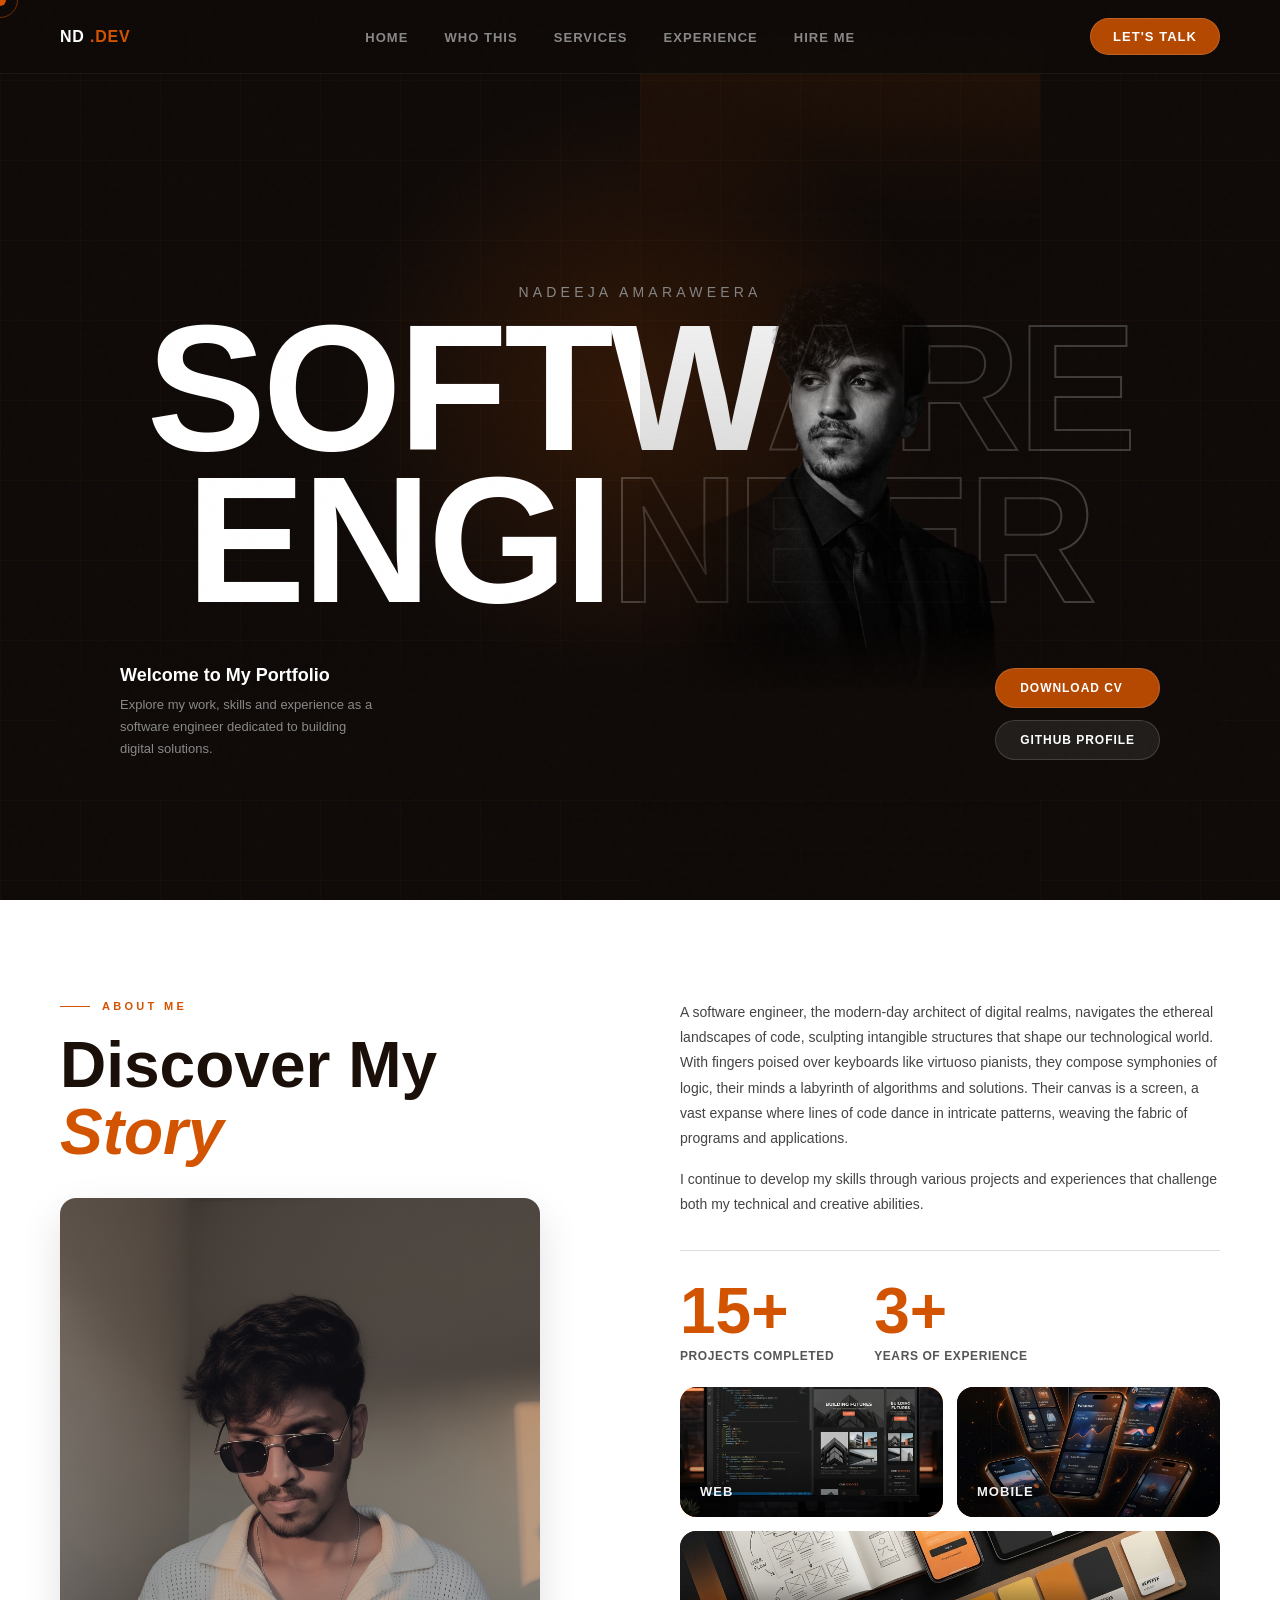
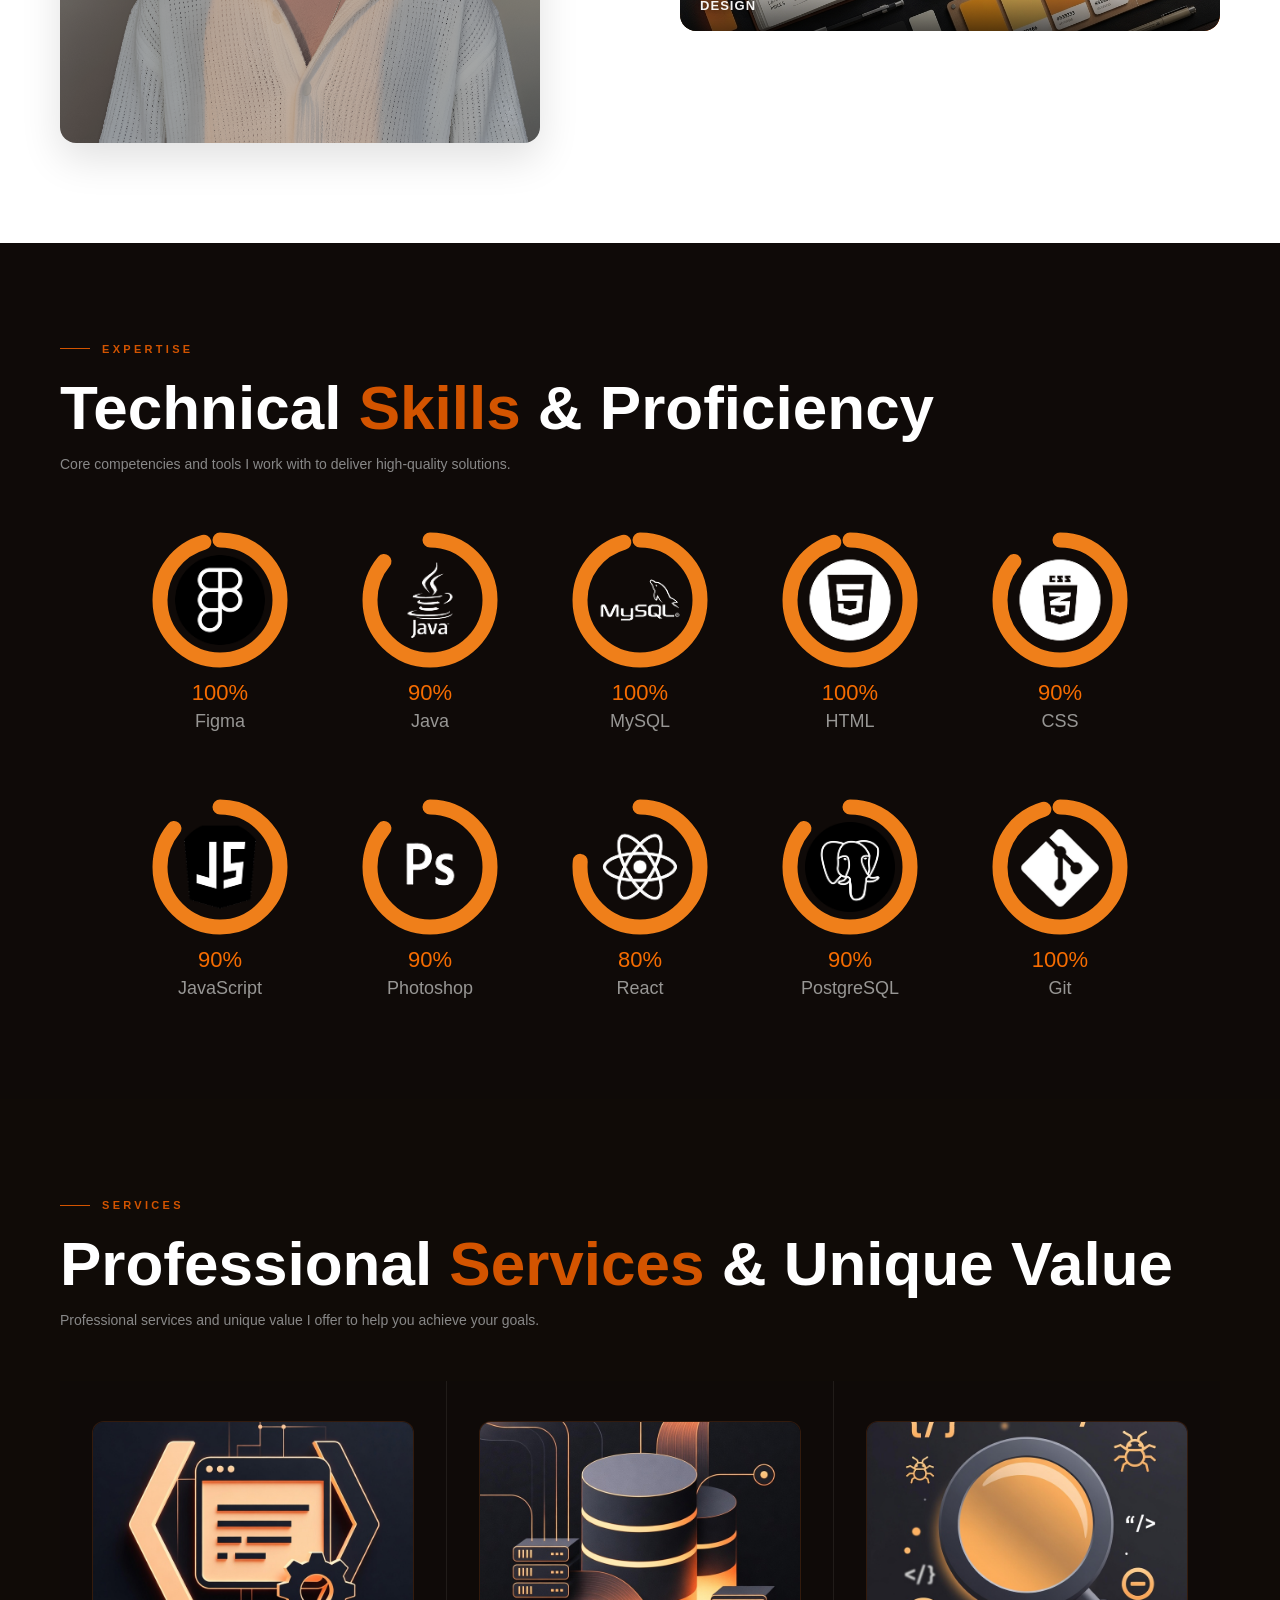
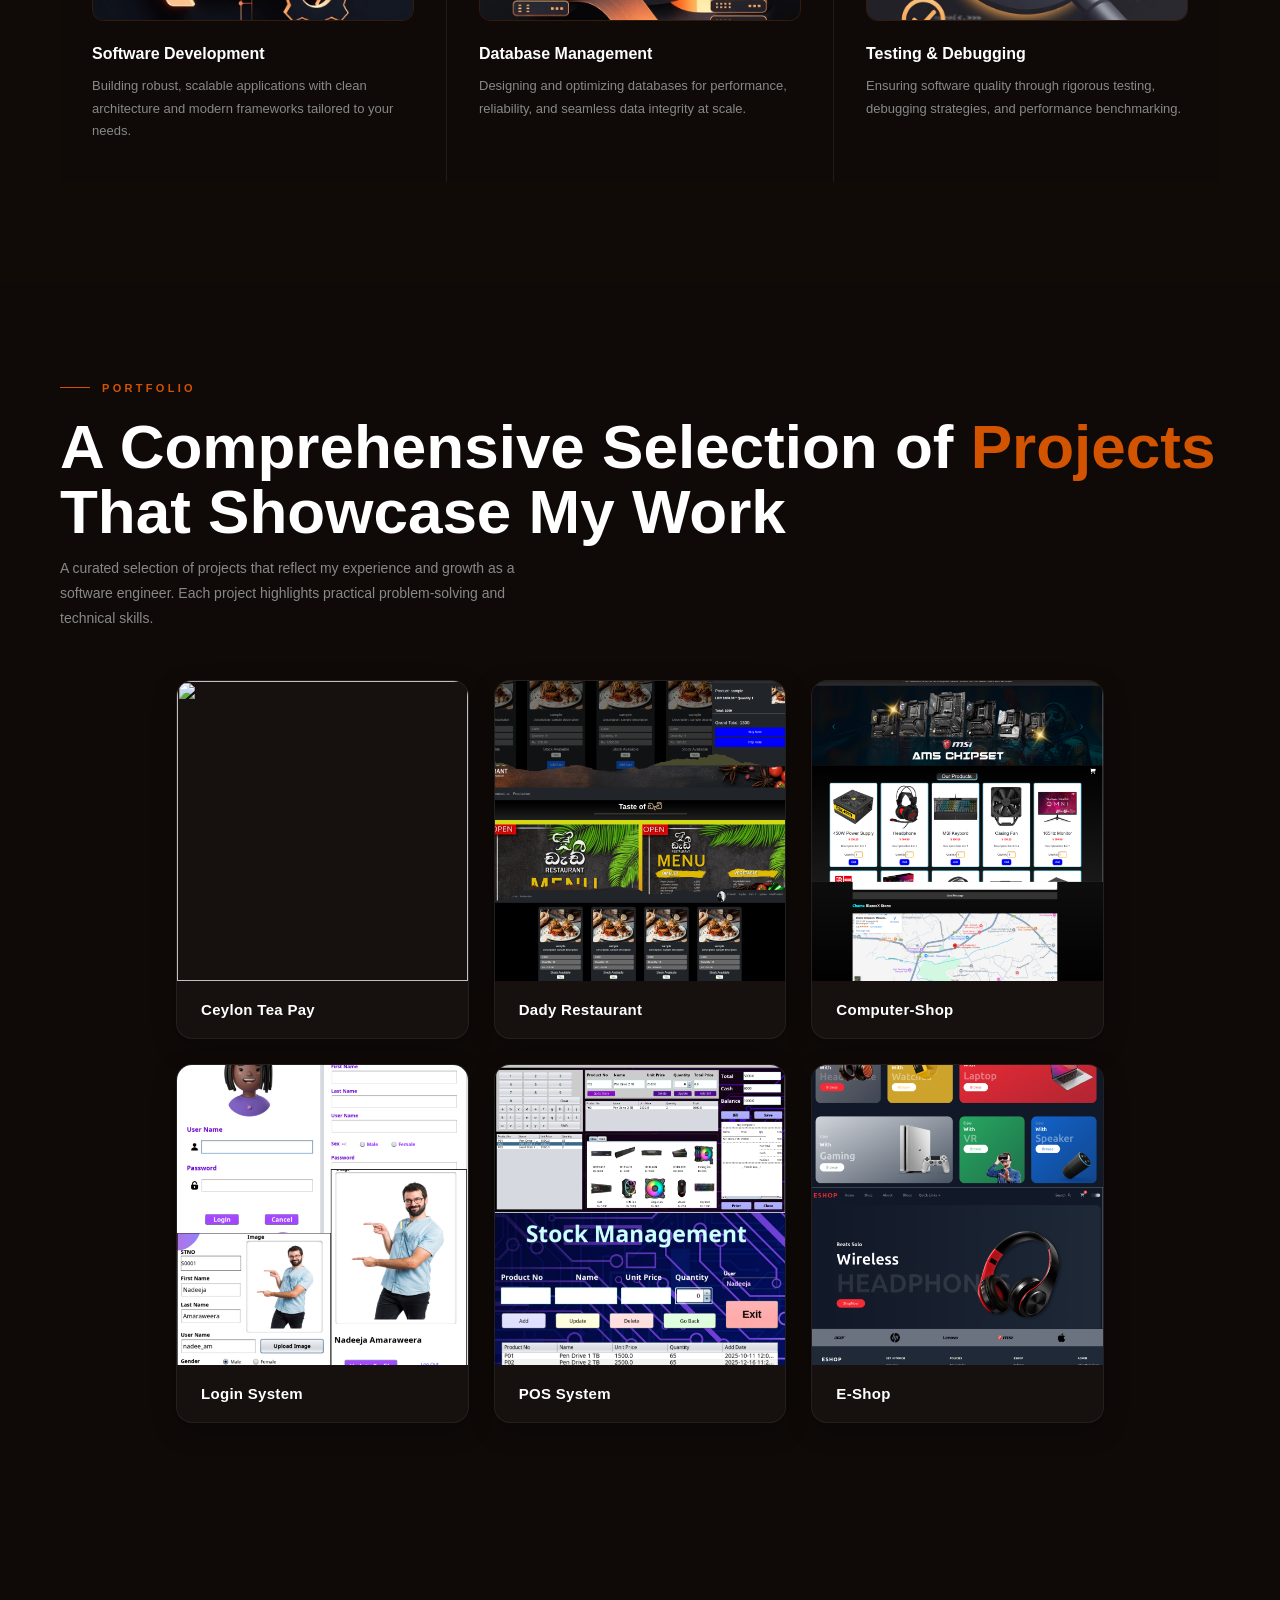
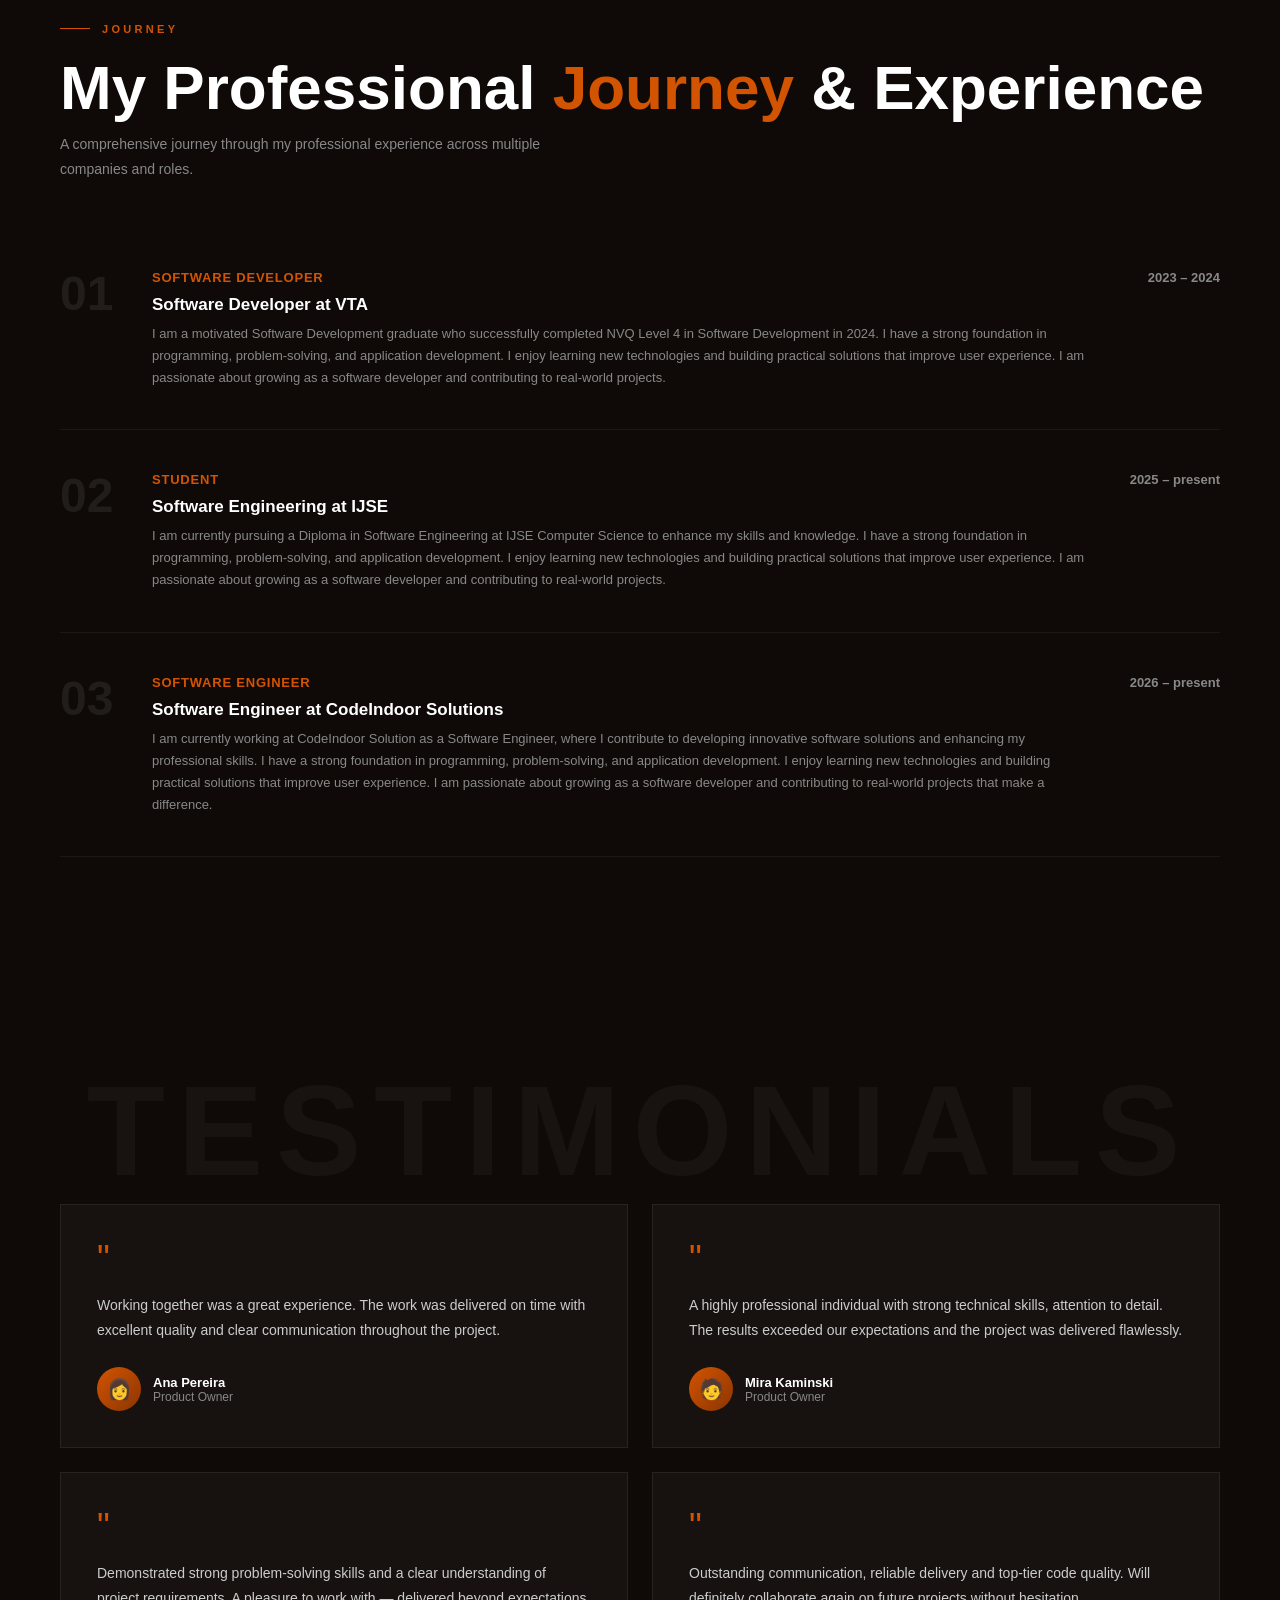
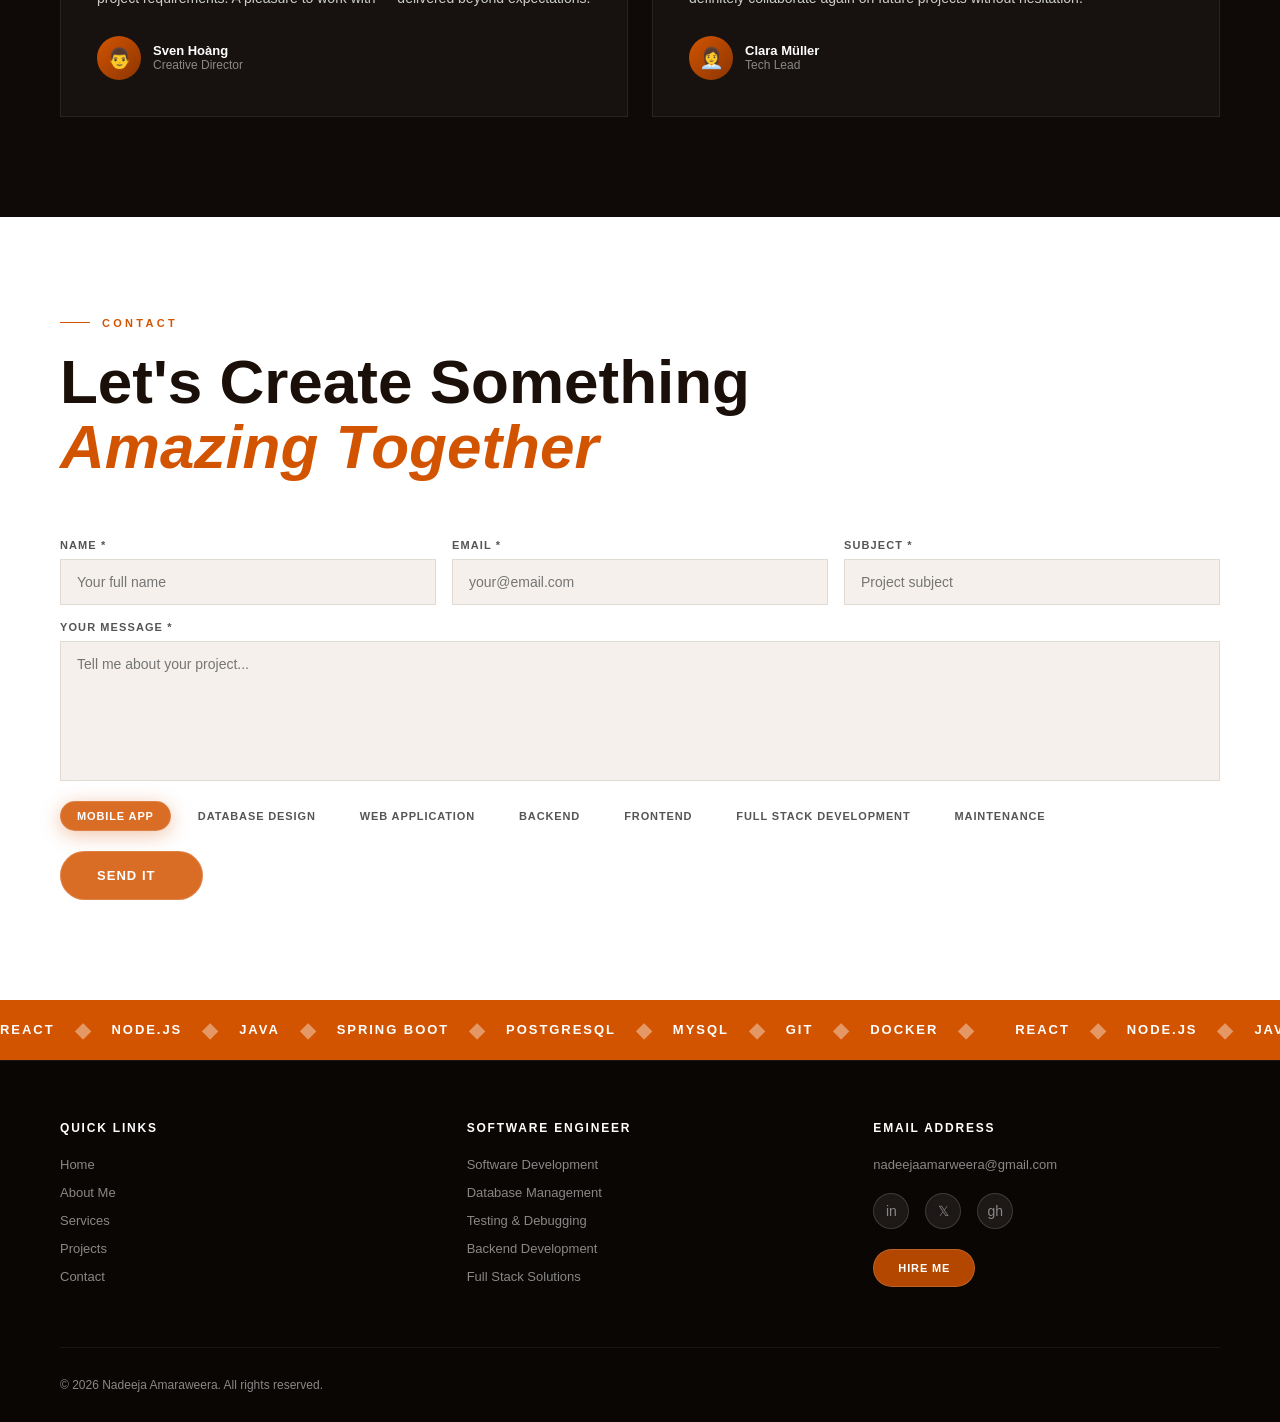
==== commit f1305156: "style: fix typography spanning and update hero image styling with mask effects" ====
--- a/index.html
+++ b/index.html
@@ -39,7 +39,7 @@
 
     <div class="hero-headline">
       <div class="hero-sub">Nadeeja Amaraweera</div>
-      <div class="hero-big">SOFTW<span class="outline">AR</span>E<br>ENGI<span class="outline">NEER</span></div>
+      <div class="hero-big">SOFTW<span class="outline">ARE</span><br>ENGI<span class="outline">NEER</span></div>
     </div>
 
     <div class="hero-person">
--- a/css/style.css
+++ b/css/style.css
@@ -400,16 +400,23 @@
 }
 
 .person-placeholder img {
-    max-width: 100%;
-    max-height: 100%;
-    width: auto;
-    height: auto;
-    object-fit: contain;
-    display: block;
-    align-self: flex-end;
-    transform: scale(var(--img-scale, 1));
-    transform-origin: bottom center;
-    transition: transform 0.2s cubic-bezier(0.25, 1, 0.5, 1);
+    width: 80%;
+    border-radius: 25px;
+
+    -webkit-mask-image:
+        linear-gradient(to right,
+            transparent 0%,
+            #272727 40%,
+            black 85%,
+            transparent 500%),
+        linear-gradient(to bottom,
+            transparent 0%,
+            #272727 40%,
+            #272727 5%,
+            transparent 500%);
+
+    -webkit-mask-composite: intersect;
+    mask-composite: intersect;
 }
 
 .person-emoji {
@@ -1469,7 +1476,9 @@
         box-sizing: border-box;
     }
 
-    .project-container::-webkit-scrollbar { display: none; }
+    .project-container::-webkit-scrollbar {
+        display: none;
+    }
 
     .work-row-grid {
         display: contents;
@@ -2096,7 +2105,7 @@
         gap: 8px;
         margin-top: 24px;
     }
-    
+
     .testimonials-dots .dot {
         width: 8px;
         height: 8px;
@@ -2105,7 +2114,7 @@
         transition: background 0.3s, transform 0.3s;
         cursor: pointer;
     }
-    
+
     .testimonials-dots .dot.active {
         background: var(--orange);
         transform: scale(1.2);
@@ -2232,6 +2241,7 @@
     .hero-person {
         width: clamp(550px, 35vw, 950px);
     }
+
     .person-placeholder {
         height: clamp(600px, 95vh, 1400px);
     }
@@ -2241,6 +2251,7 @@
     .hero-person {
         width: clamp(750px, 45vw, 1300px);
     }
+
     .person-placeholder {
         height: clamp(750px, 95vh, 1800px);
     }
@@ -2250,6 +2261,7 @@
     .hero-person {
         width: clamp(1000px, 50vw, 1800px);
     }
+
     .person-placeholder {
         height: clamp(900px, 95vh, 2400px);
     }
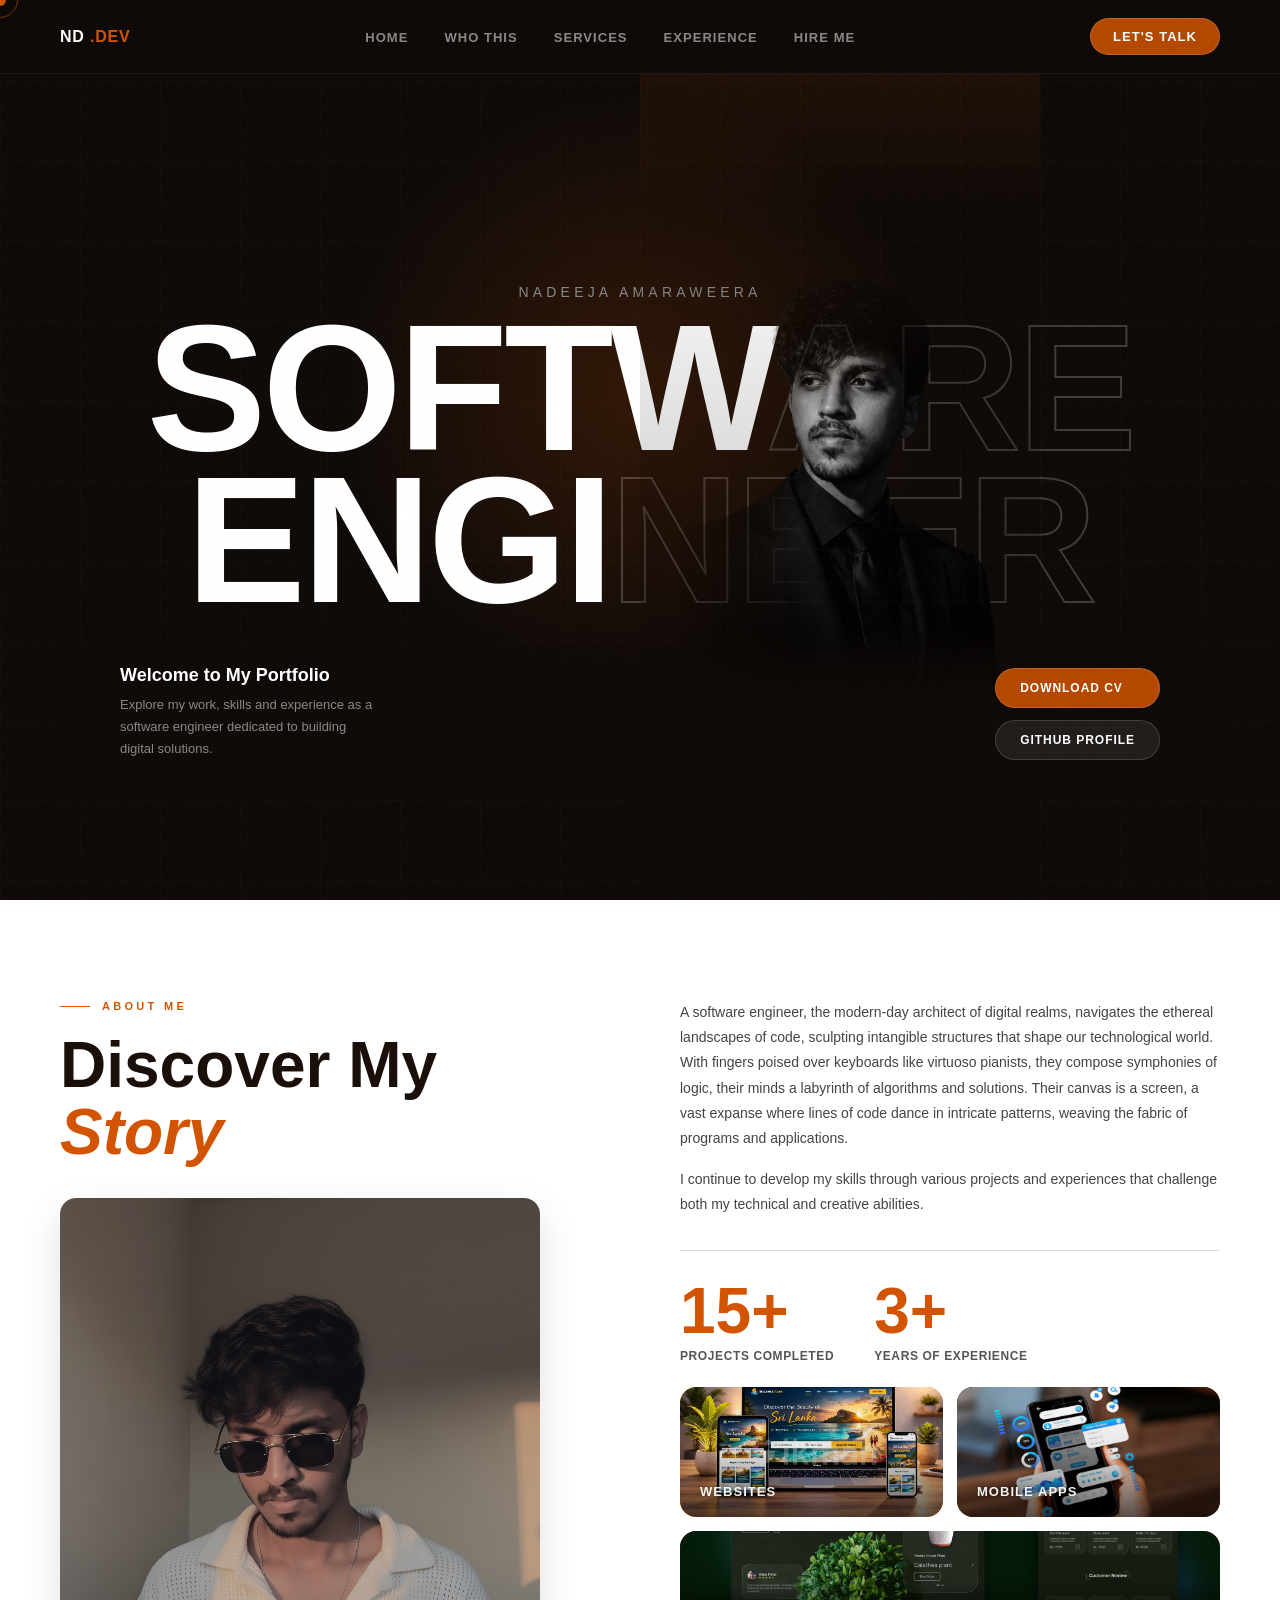
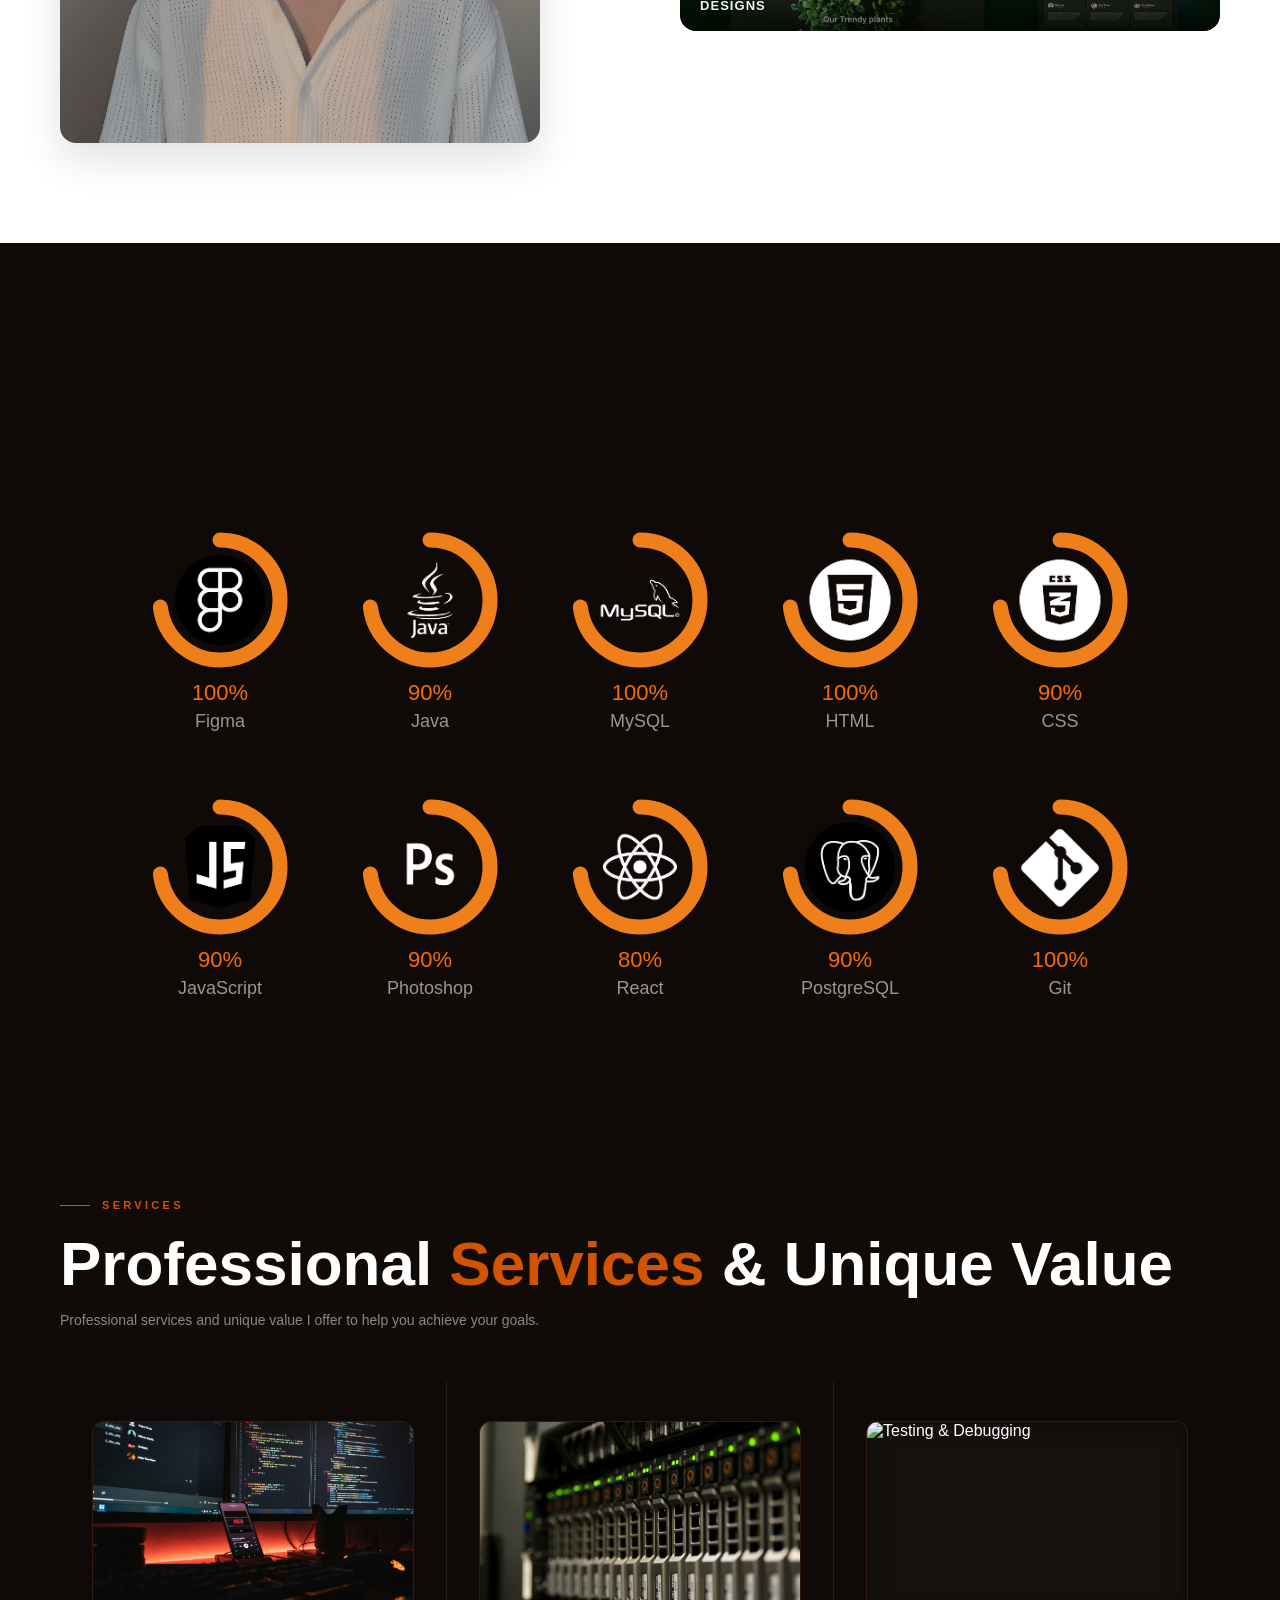
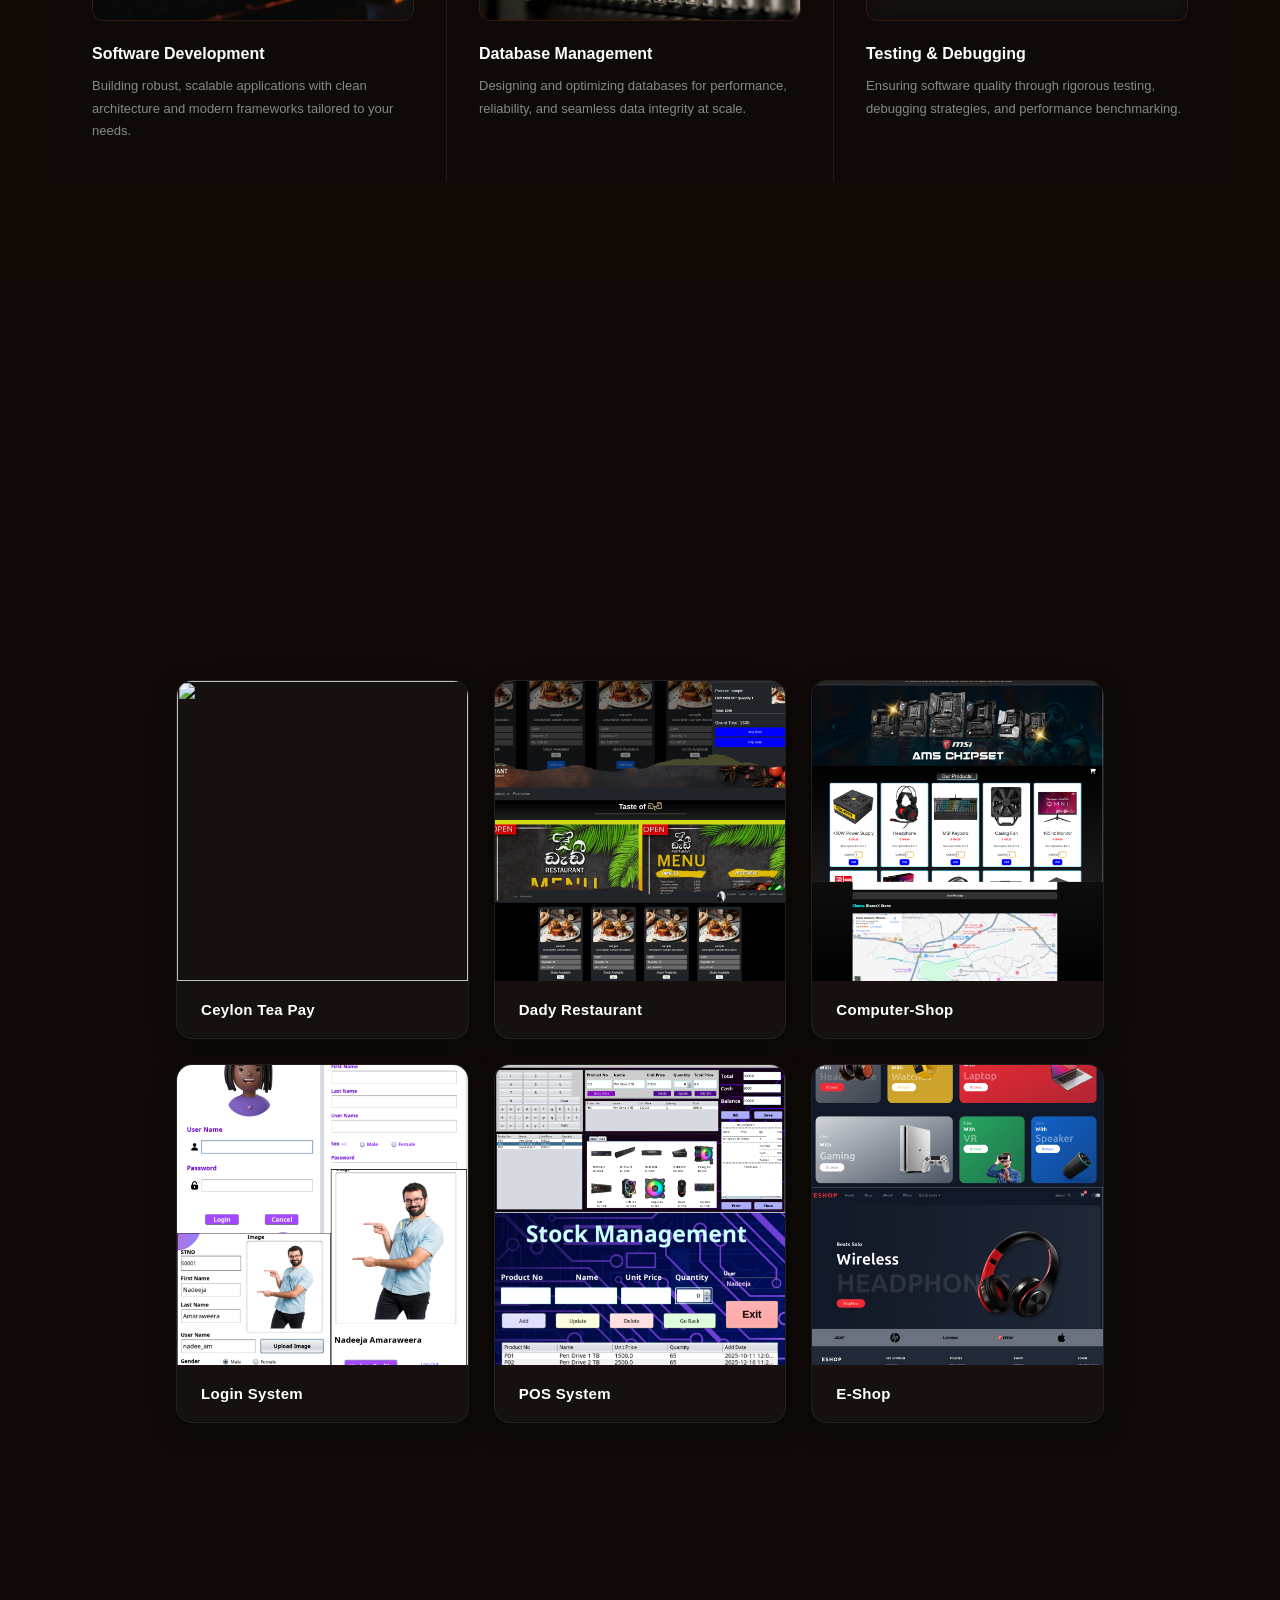
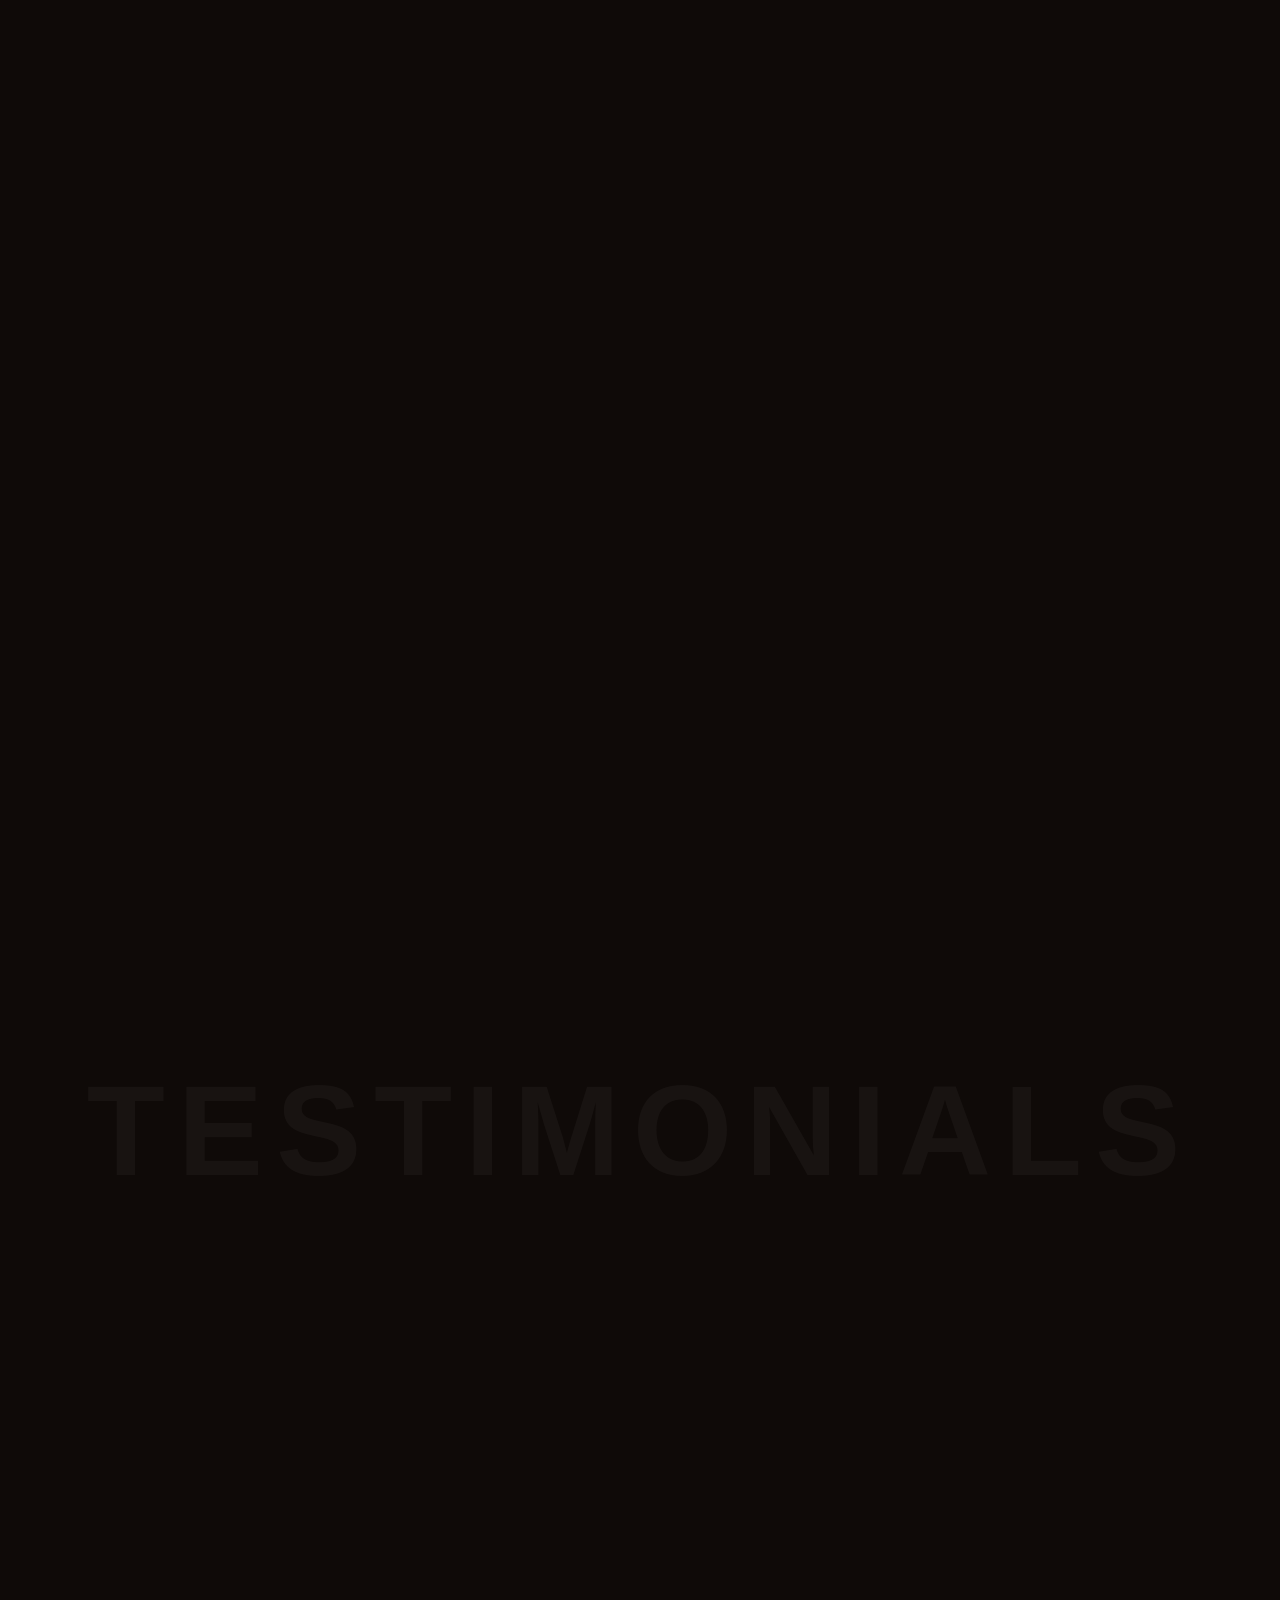
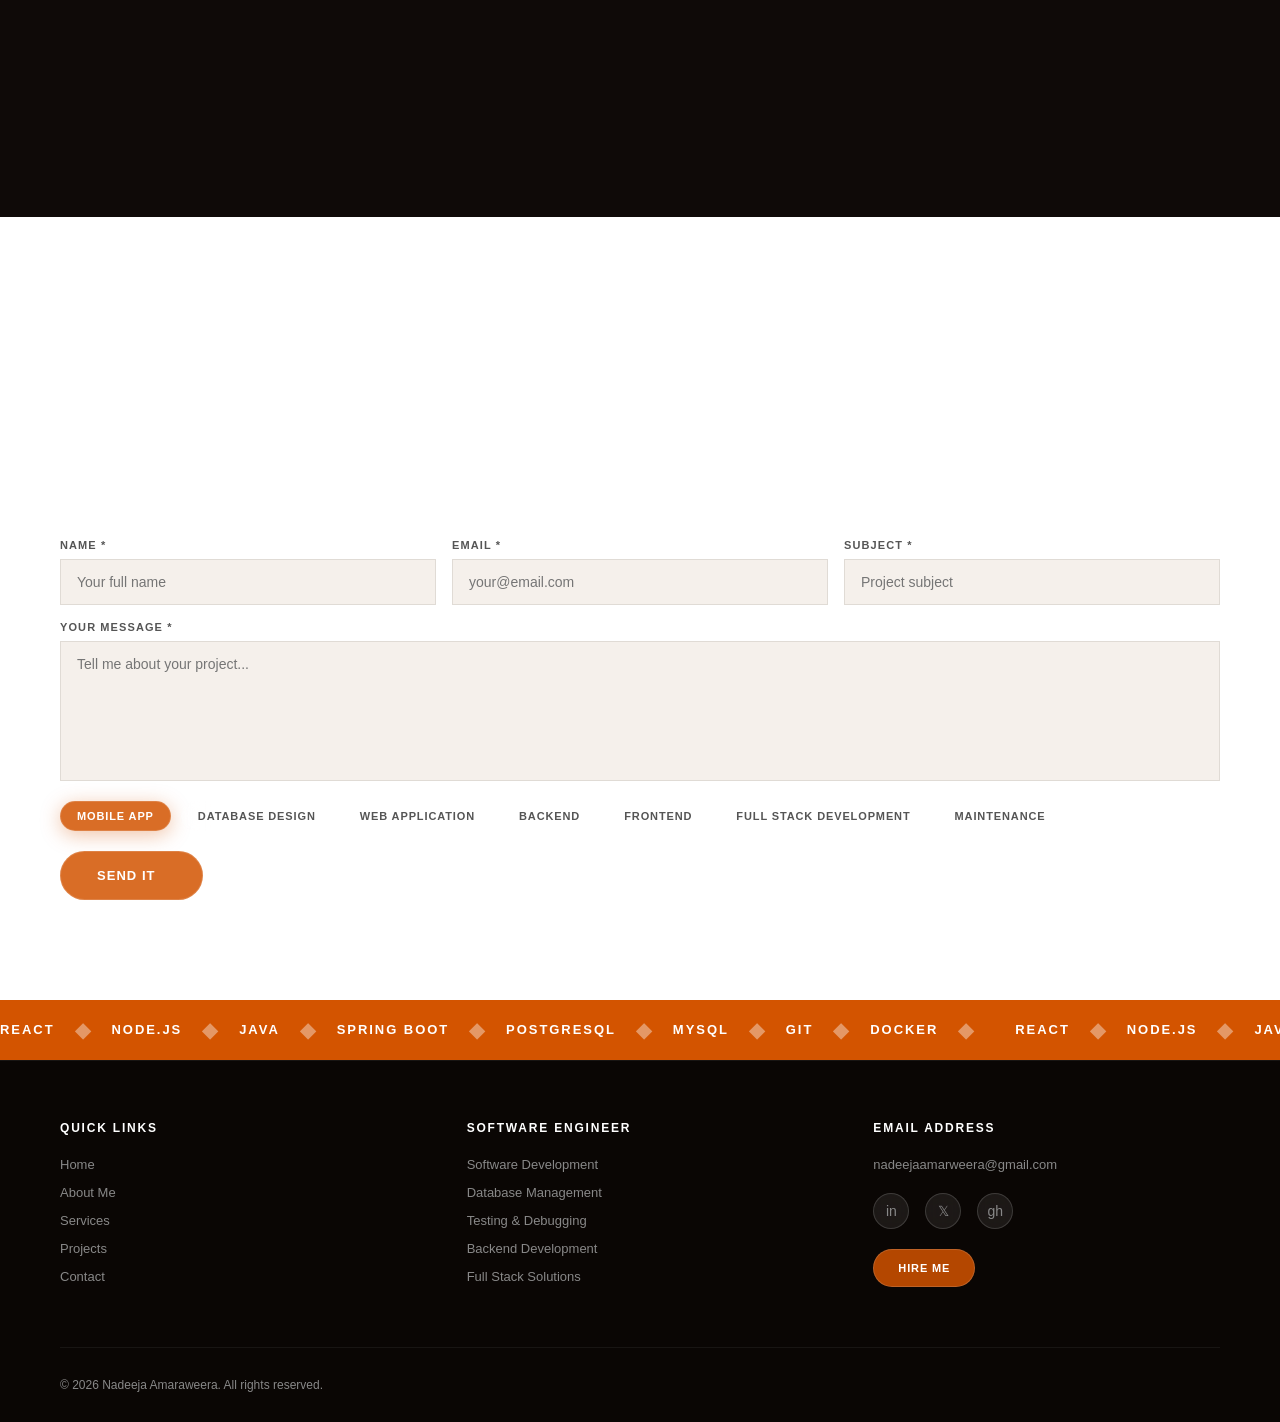
==== commit 3c2d244a: "refactor: update project showcase images and assets for improved visual content" ====
--- a/index.html
+++ b/index.html
@@ -97,16 +97,16 @@
         <!-- Showcase cards -->
         <div class="stats-showcase">
           <div class="showcase-card showcase-web">
-            <img src="assets/showcase-web.png" alt="Web Development" class="showcase-img">
-            <span class="showcase-label">Web</span>
+            <img src="assets/fitted.jpg" alt="Web Development" class="showcase-img">
+            <span class="showcase-label">Websites</span>
           </div>
           <div class="showcase-card showcase-mobile">
-            <img src="assets/showcase-mobile.png" alt="Mobile Development" class="showcase-img">
-            <span class="showcase-label">Mobile</span>
+            <img src="assets/20250515145035_macos.png" alt="Mobile Development" class="showcase-img">
+            <span class="showcase-label">Mobile Apps</span>
           </div>
           <div class="showcase-card showcase-design">
-            <img src="assets/showcase-design.png" alt="UI/UX Design" class="showcase-img">
-            <span class="showcase-label">Design</span>
+            <img src="assets/ed693e3f-6d66-49e5-b6c6-2914f548356b-cover.png" alt="UI/UX Design" class="showcase-img">
+            <span class="showcase-label">Designs</span>
           </div>
         </div>
       </div>
@@ -303,7 +303,8 @@
     <div class="services-cards stagger">
       <div class="service-card">
         <div class="service-img-wrapper">
-          <img src="assets/6vX6Z.jpg" alt="Software Development" class="service-card-img">
+          <img src="assets/fotis-fotopoulos-6sAl6aQ4OWI-unsplash.jpg" alt="Software Development"
+            class="service-card-img">
         </div>
         <h3>Software Development</h3>
         <p>Building robust, scalable applications with clean architecture and modern frameworks tailored to your needs.
@@ -311,14 +312,15 @@
       </div>
       <div class="service-card">
         <div class="service-img-wrapper">
-          <img src="assets/3xDo2.jpg" alt="Database Management" class="service-card-img">
+          <img src="assets/domaintechnik-ledl-net-VHmBX7FnXw0-unsplash.jpg" alt="Database Management"
+            class="service-card-img">
         </div>
         <h3>Database Management</h3>
         <p>Designing and optimizing databases for performance, reliability, and seamless data integrity at scale.</p>
       </div>
       <div class="service-card">
         <div class="service-img-wrapper">
-          <img src="assets/M4Bm4.jpg" alt="Testing & Debugging" class="service-card-img">
+          <img src="assets/bernd-dittrich-A9jp72Owzvs-unsplash.jpg" alt="Testing & Debugging" class="service-card-img">
         </div>
         <h3>Testing & Debugging</h3>
         <p>Ensuring software quality through rigorous testing, debugging strategies, and performance benchmarking.</p>
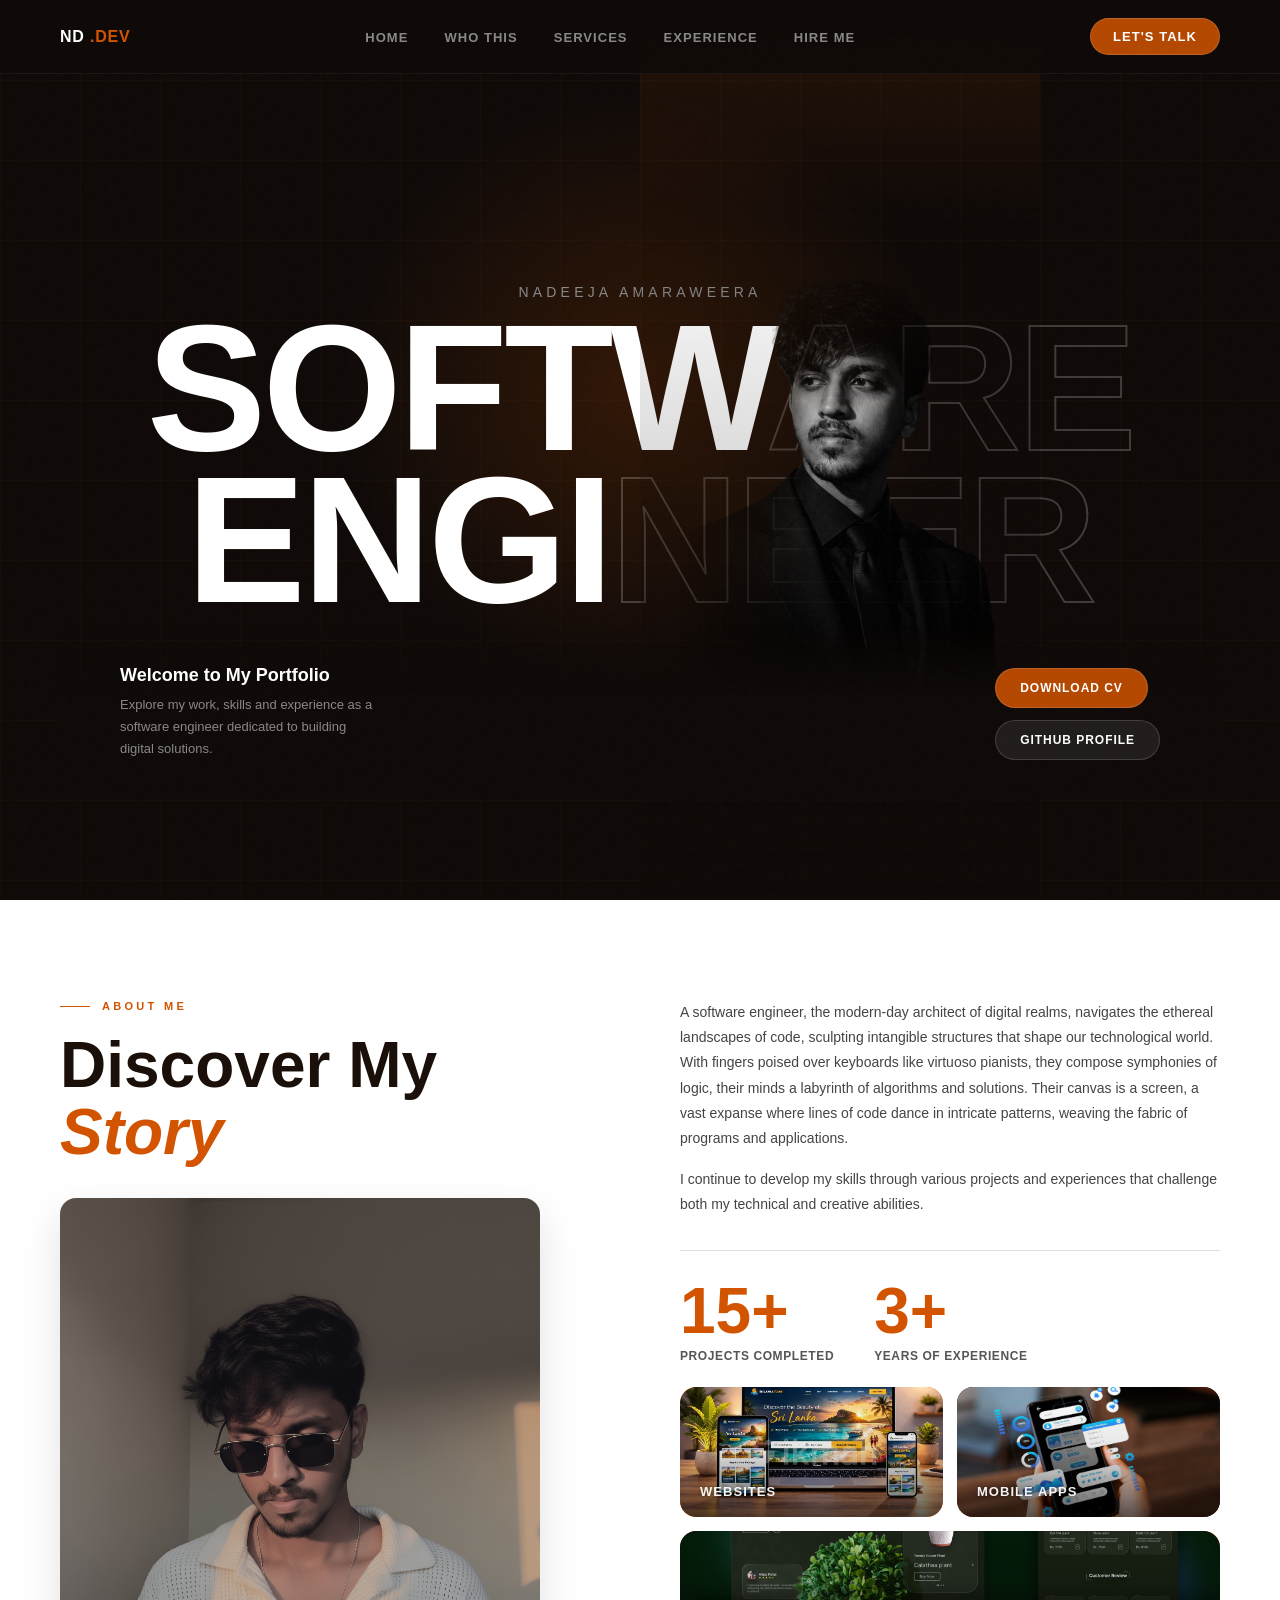
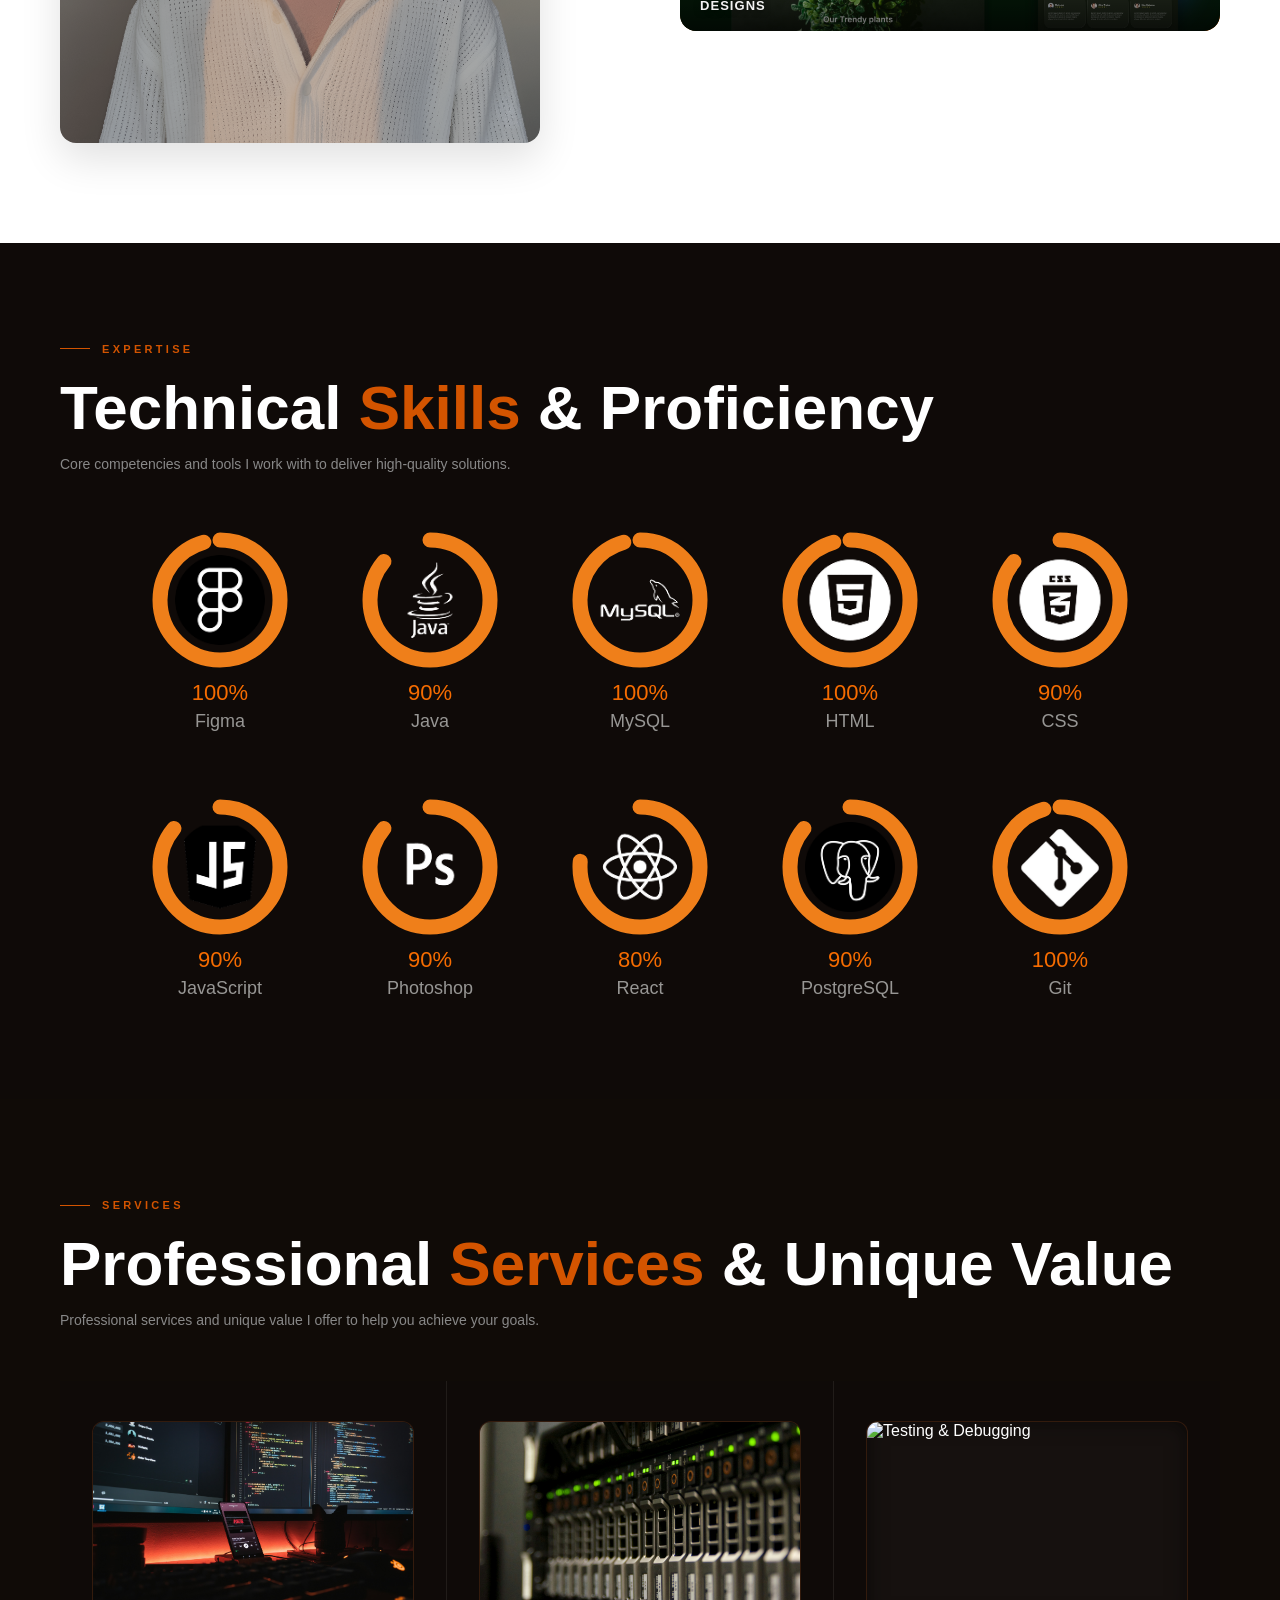
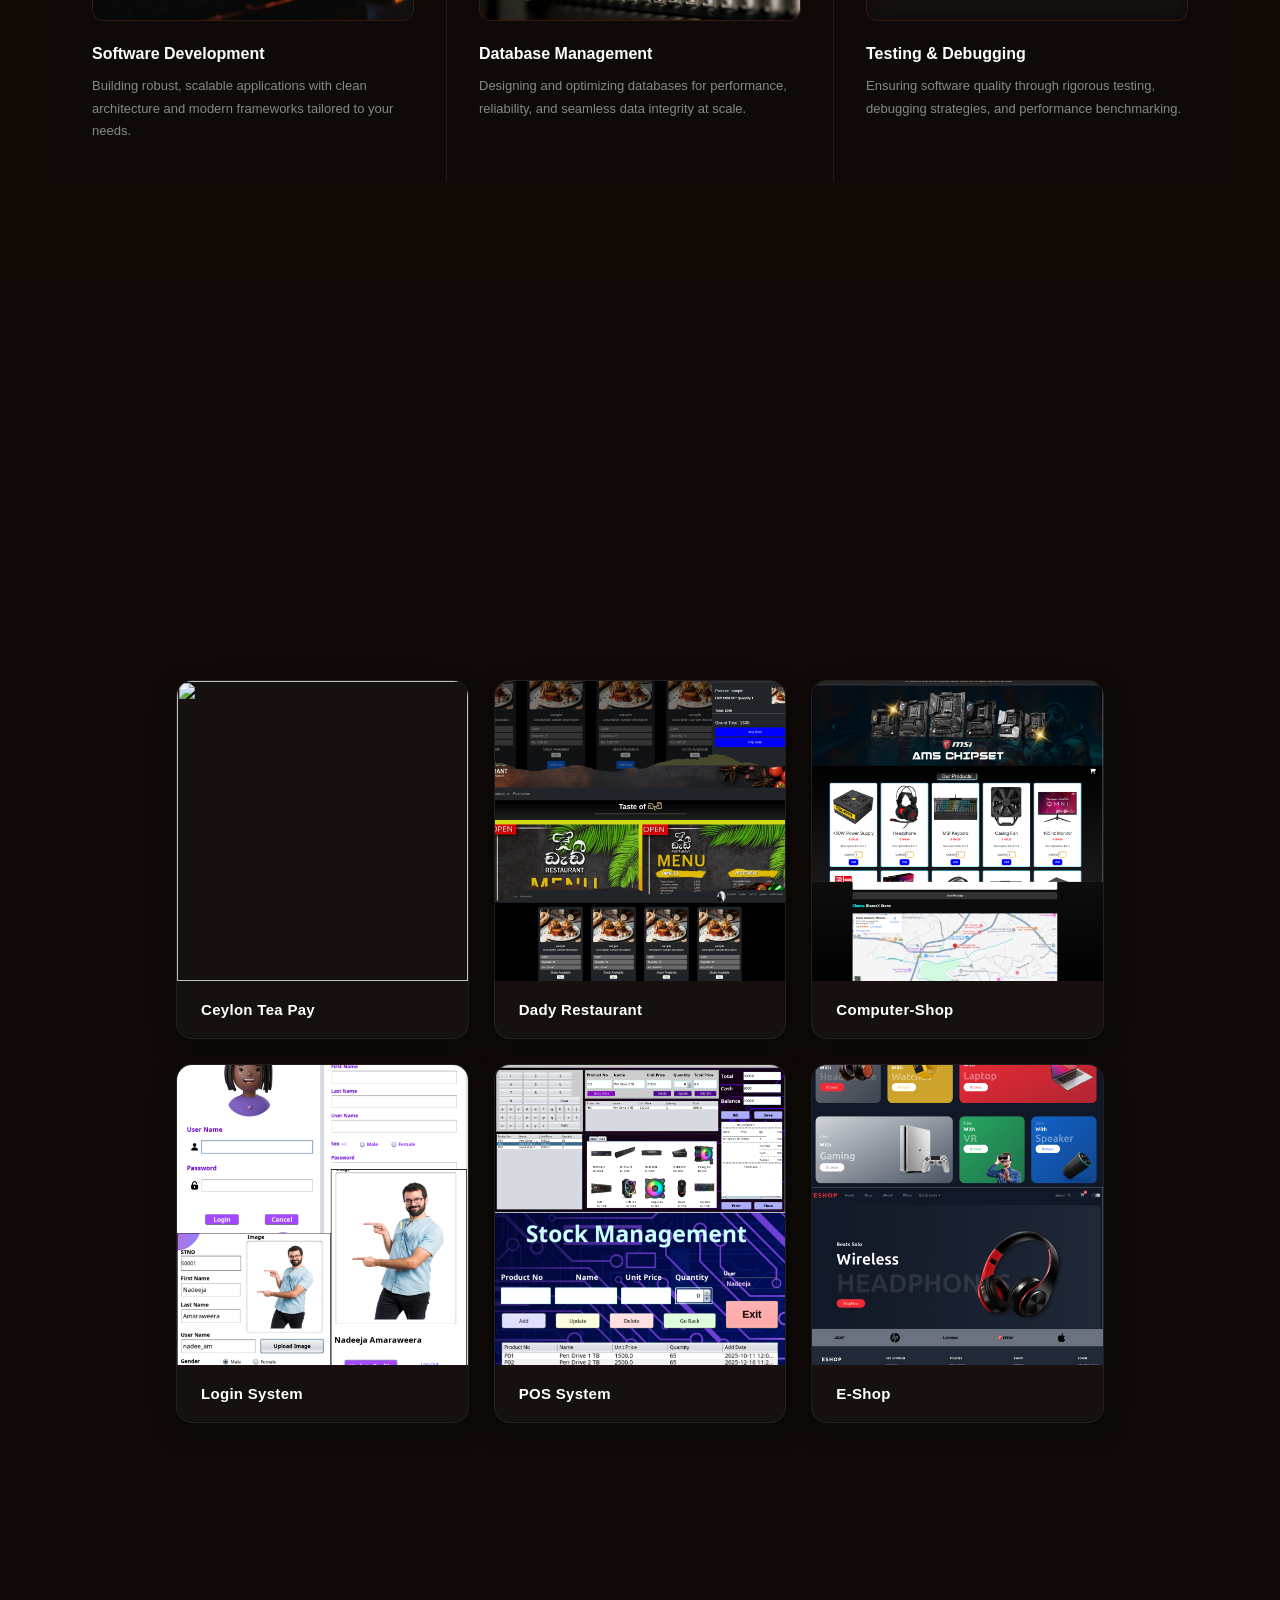
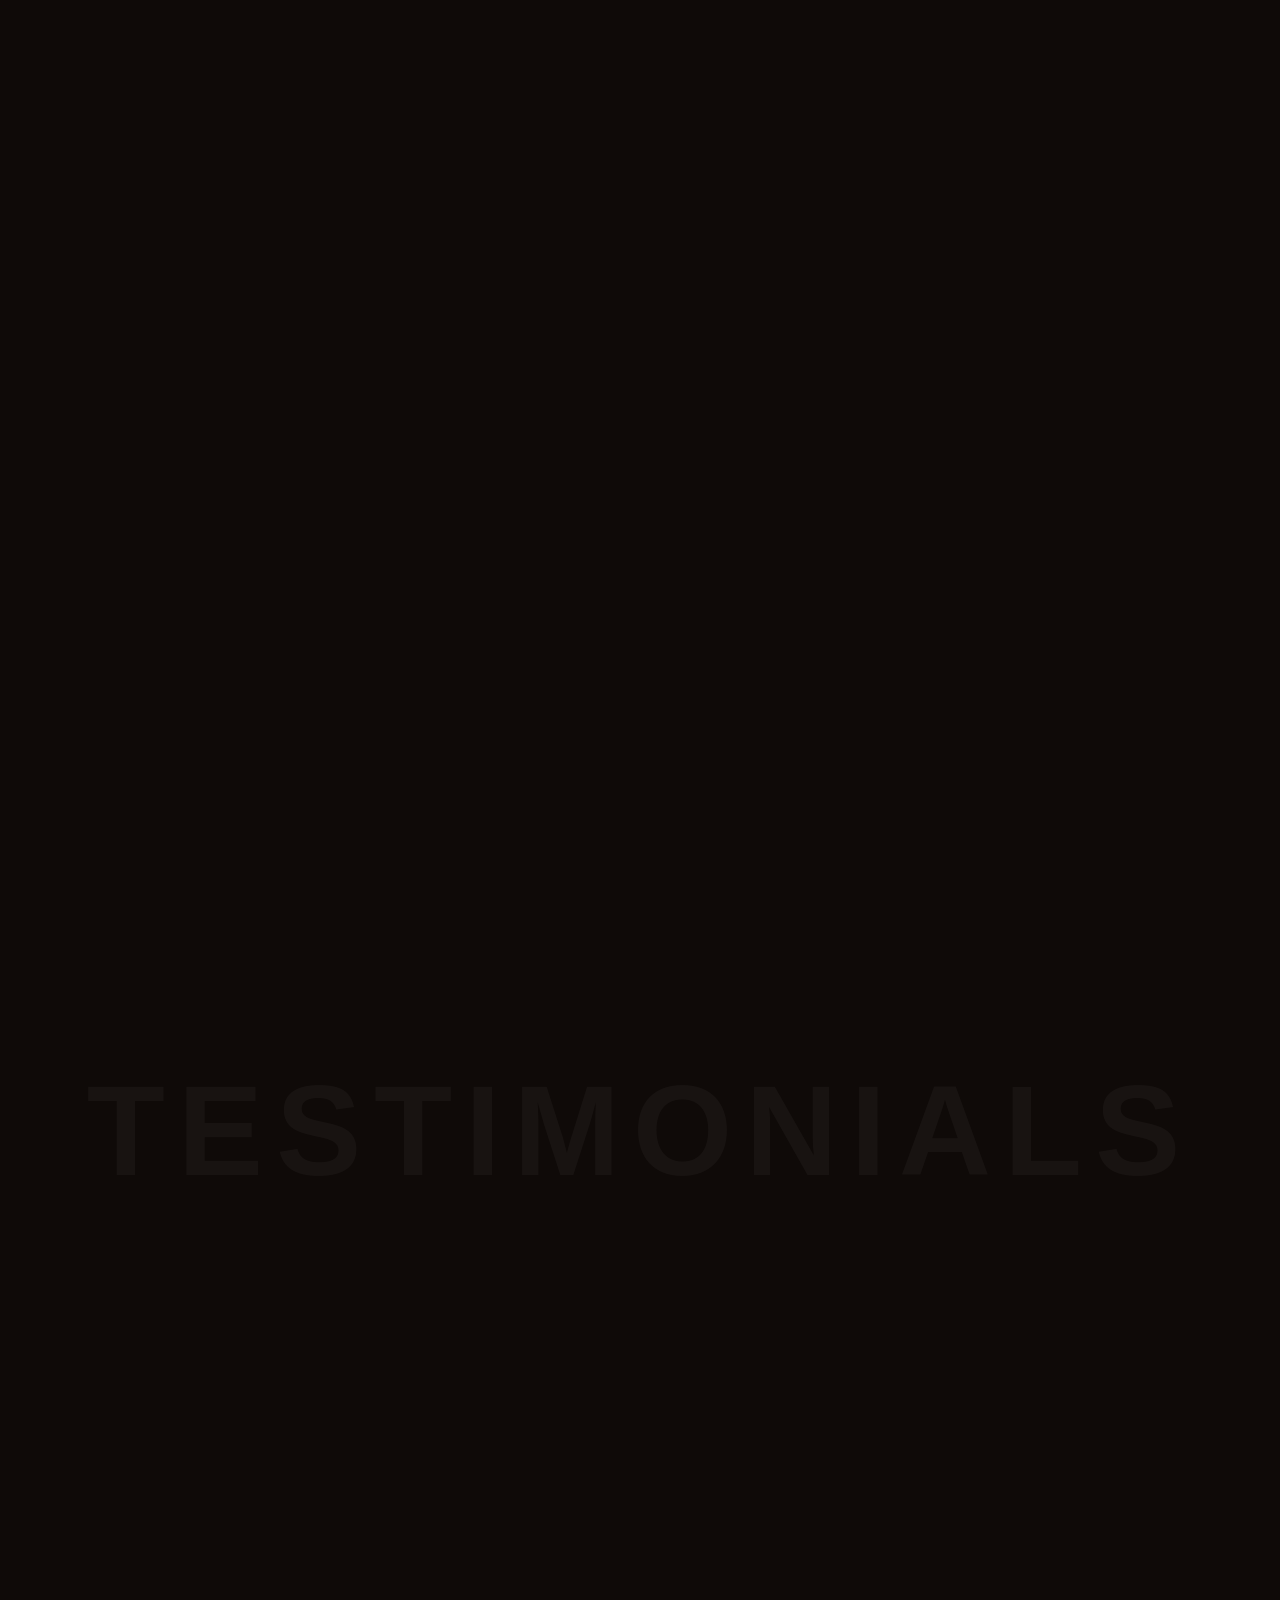
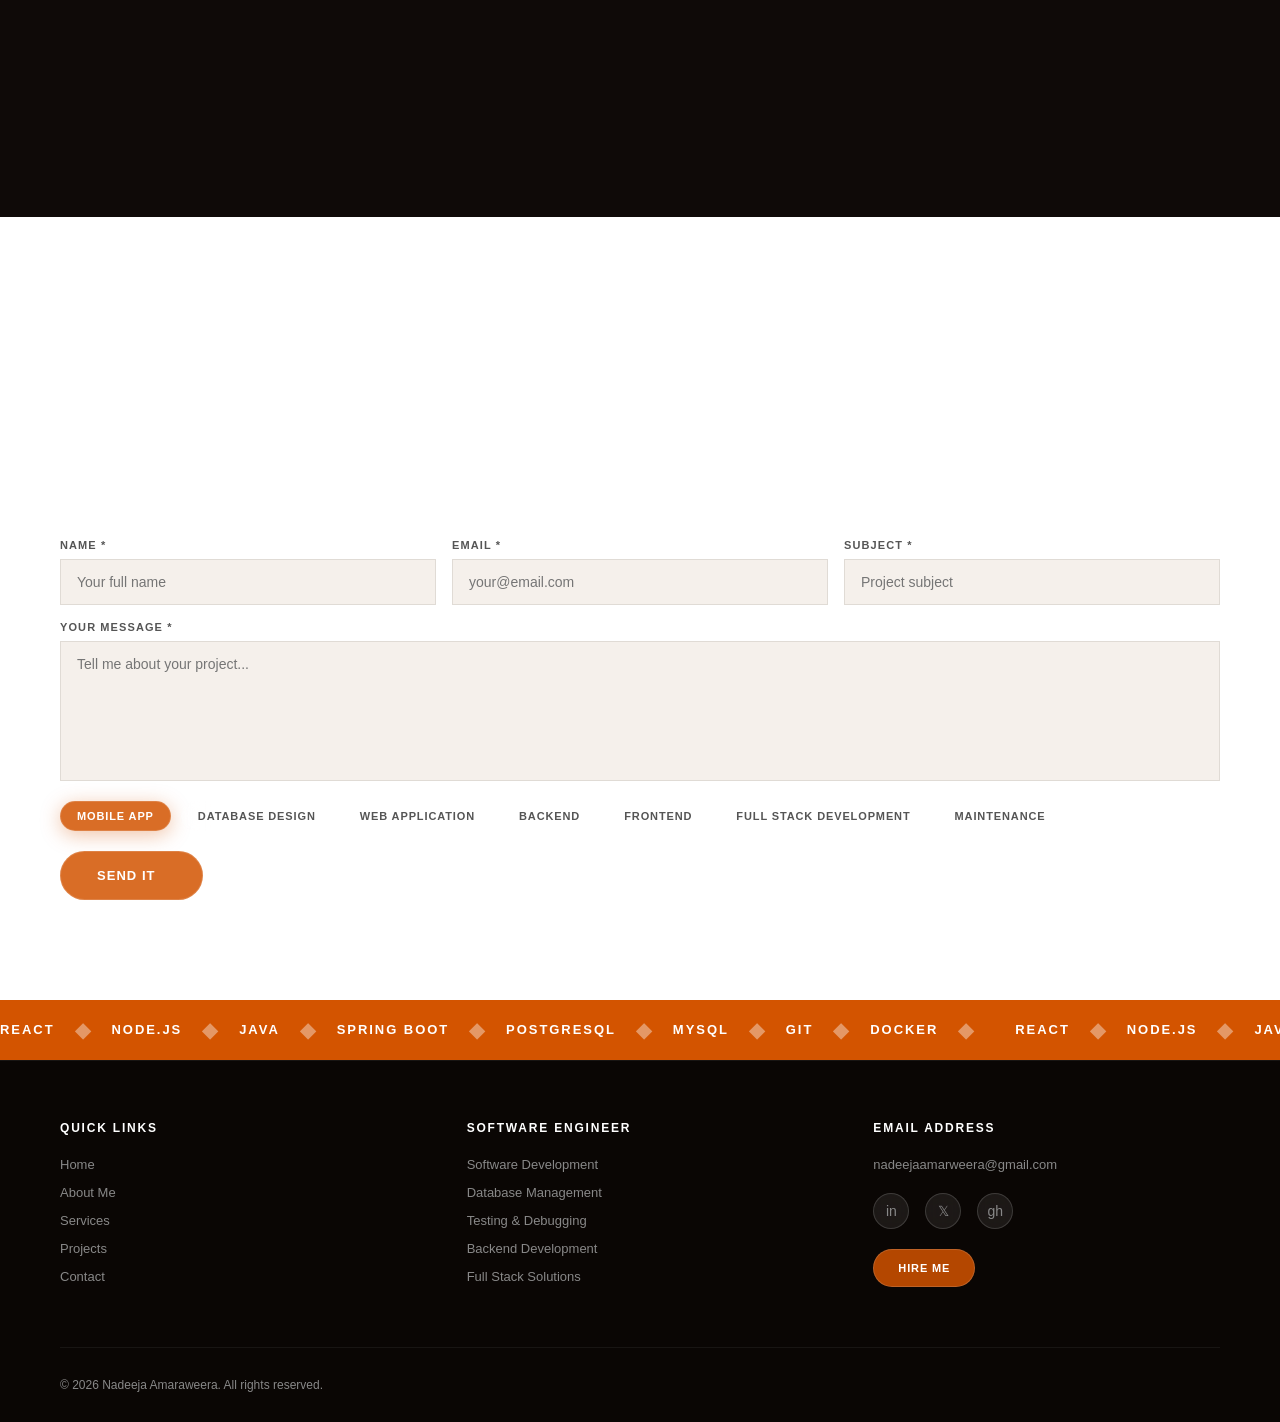
==== commit 9c8a5343: "refactor: remove custom cursor implementation and wrap hero buttons with navigation links" ====
--- a/index.html
+++ b/index.html
@@ -9,10 +9,6 @@
 </head>
 
 <body>
-
-  <!-- CURSOR -->
-  <div class="cursor" id="cursor"></div>
-  <div class="cursor-ring" id="cursorRing"></div>
 
   <!-- NAV -->
   <nav id="navbar">
@@ -54,8 +50,12 @@
         <p>Explore my work, skills and experience as a software engineer dedicated to building digital solutions.</p>
       </div>
       <div class="hero-btns">
-        <button class="btn-orange">Download CV</button>
-        <button class="btn-outline">GitHub Profile</button>
+        <a href="assets/cv/Minimalist Modern Professional CV Resume.pdf" download="">
+          <button class="btn-orange">Download CV</button>
+        </a>
+        <a href="https://github.com/Nadeeja-Amaraweera">
+          <button class="btn-outline">GitHub Profile</button>
+        </a>
       </div>
     </div>
   </section>
--- a/css/style.css
+++ b/css/style.css
@@ -471,6 +471,10 @@
     flex-direction: column;
     opacity: 0;
     animation: fadeUp 0.8s 1.1s forwards;
+}
+
+.hero-btns a {
+    text-decoration: none;
 }
 
 .btn-orange {
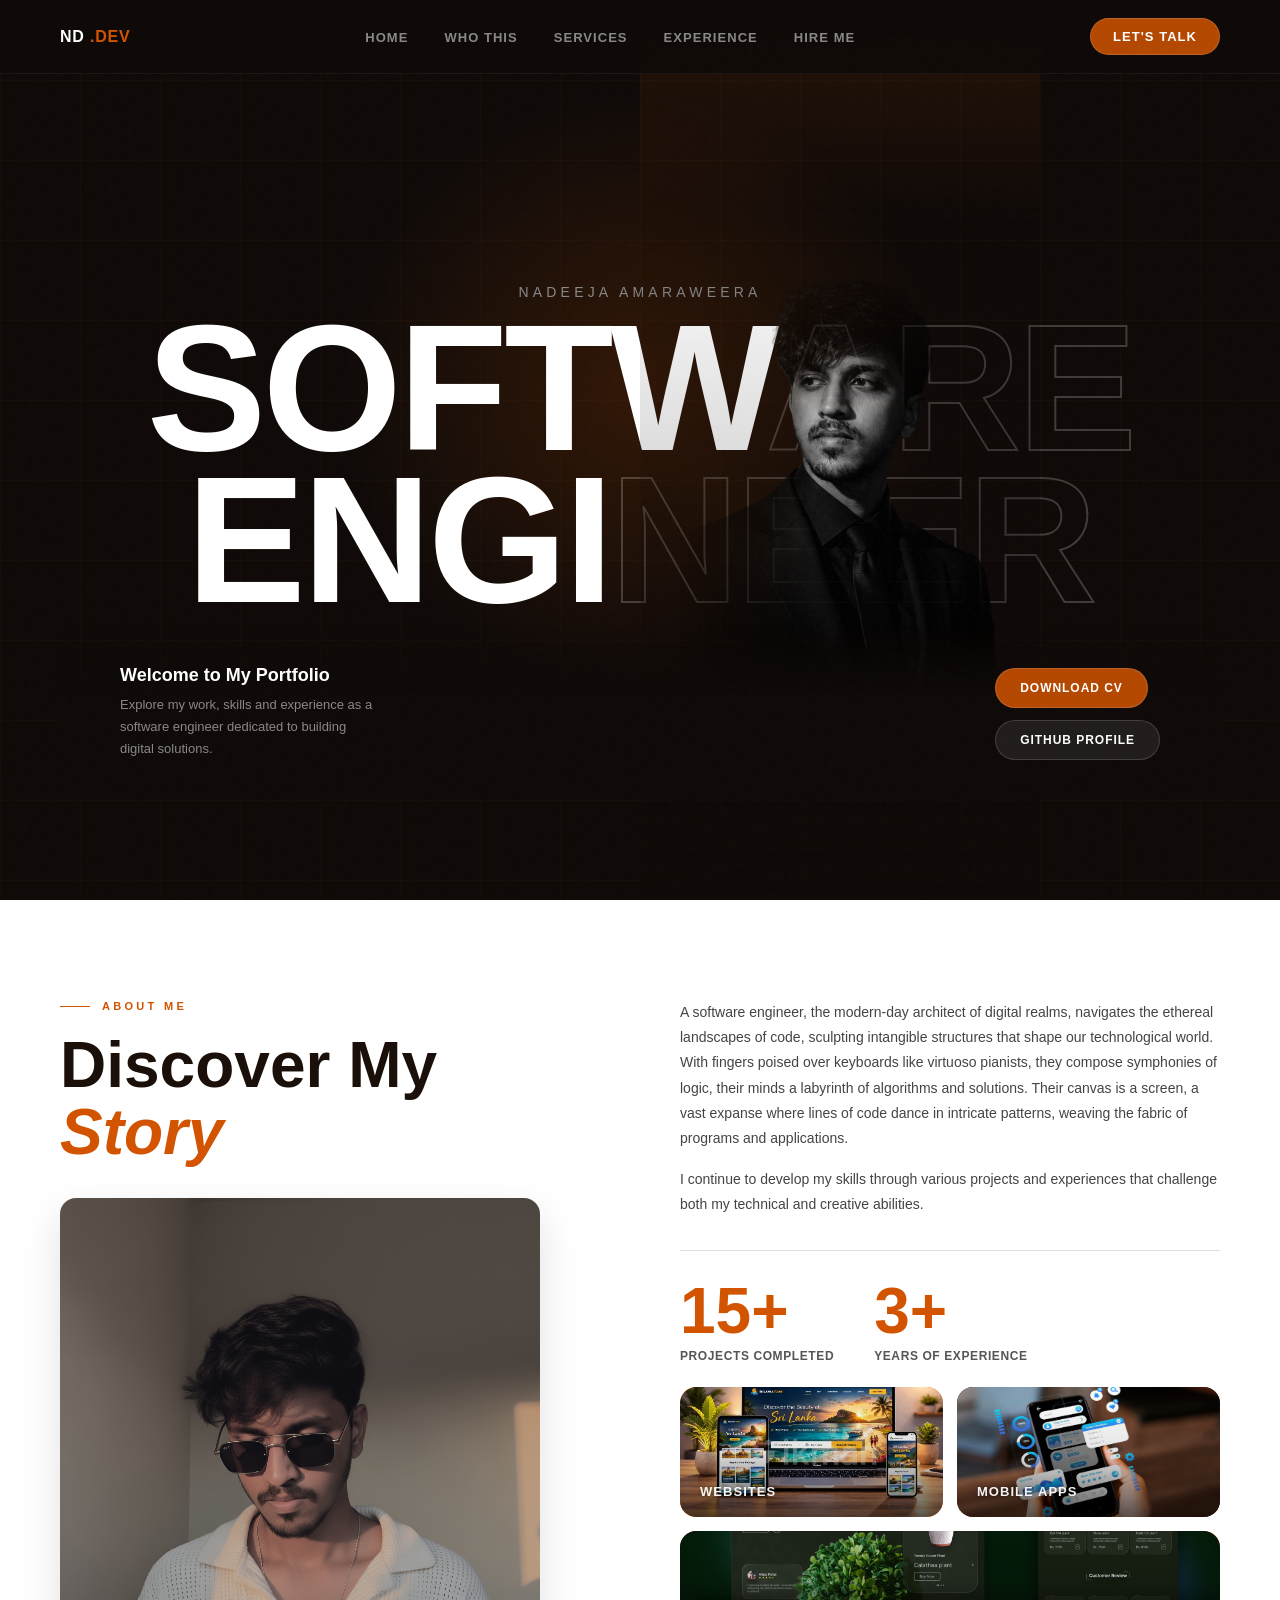
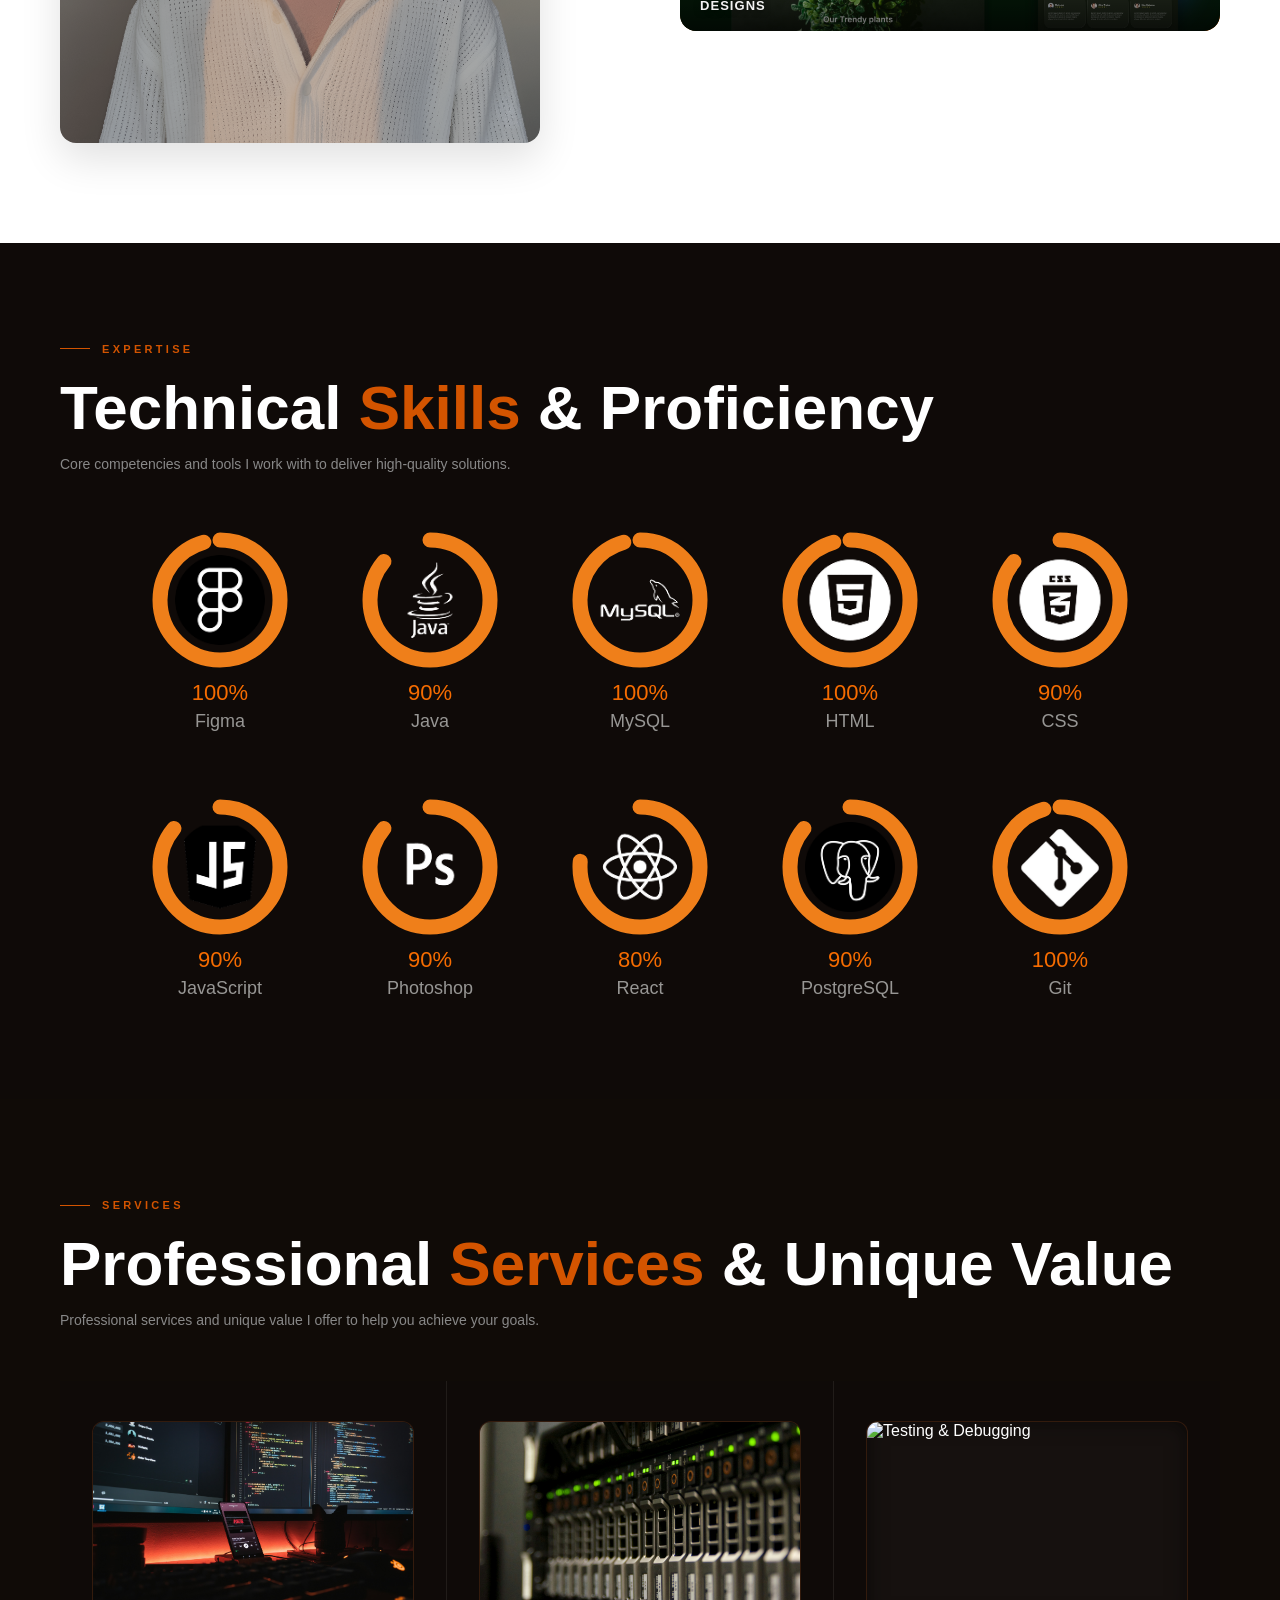
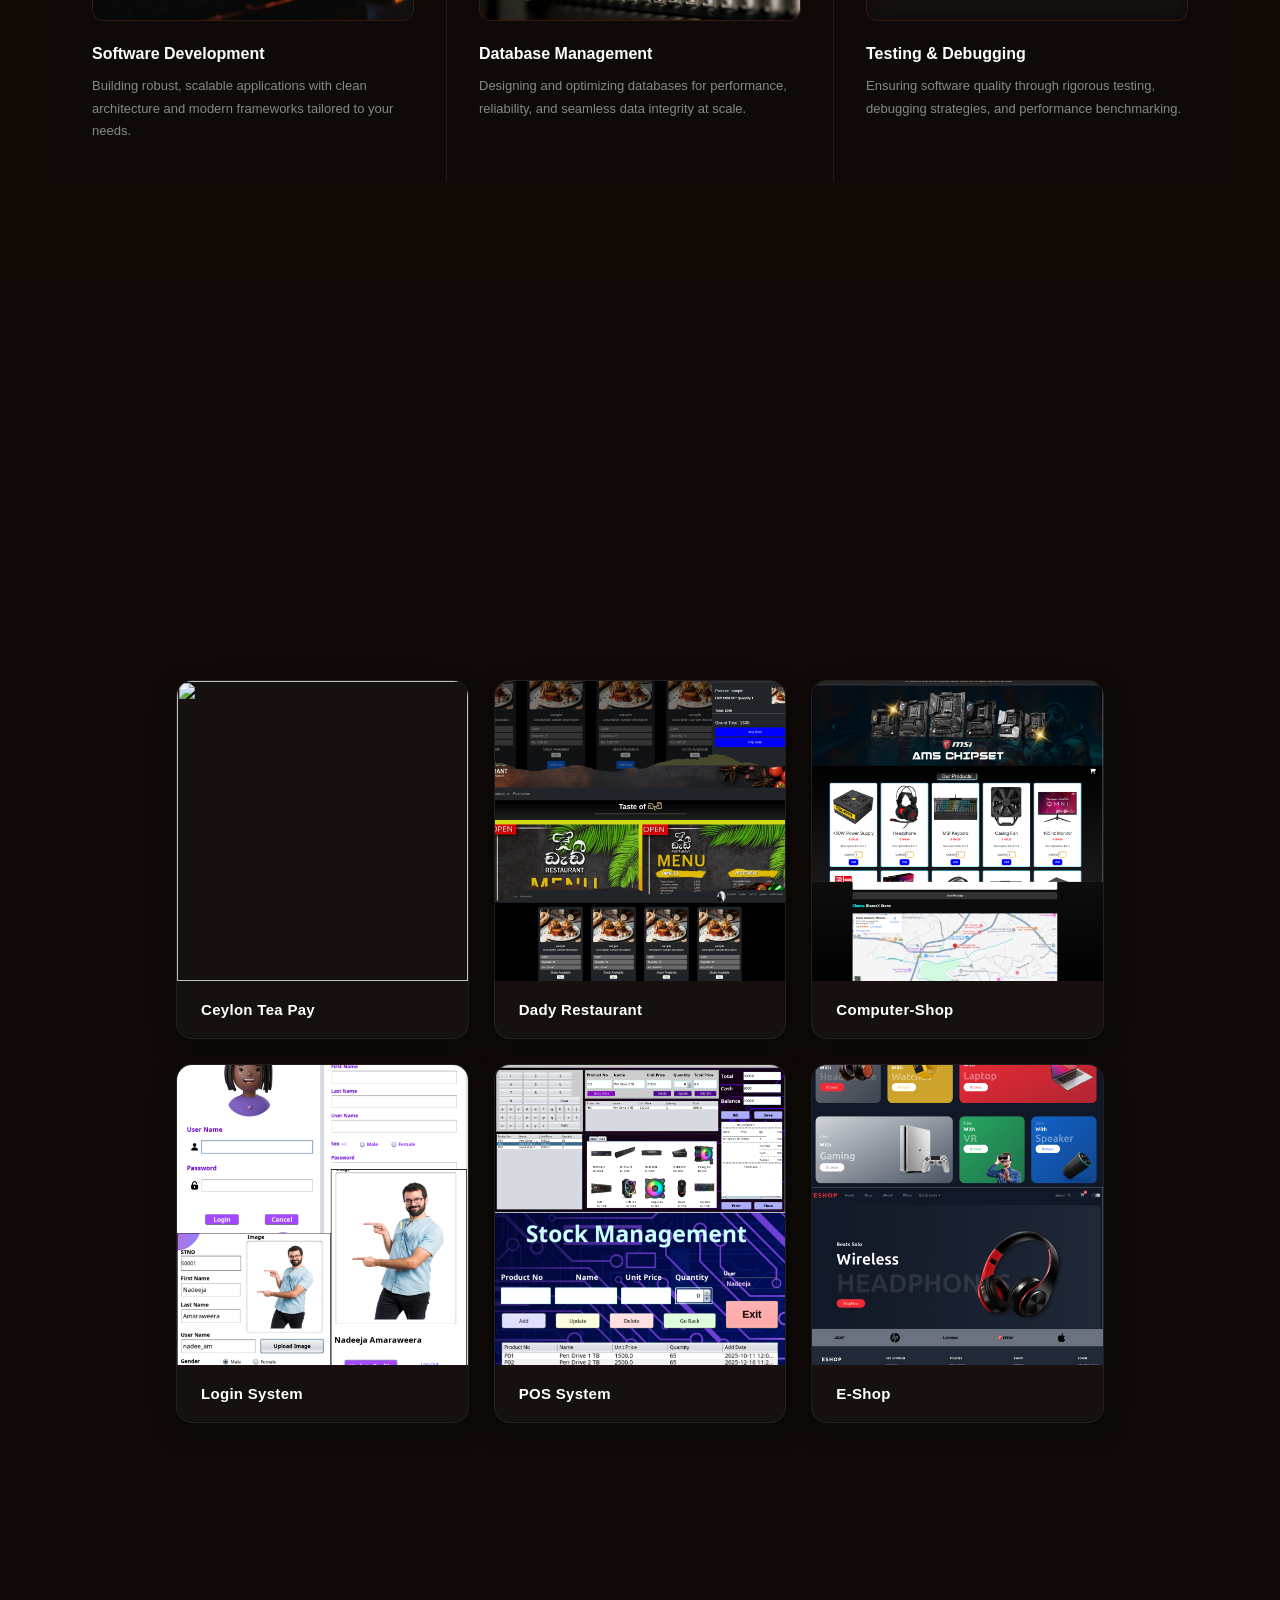
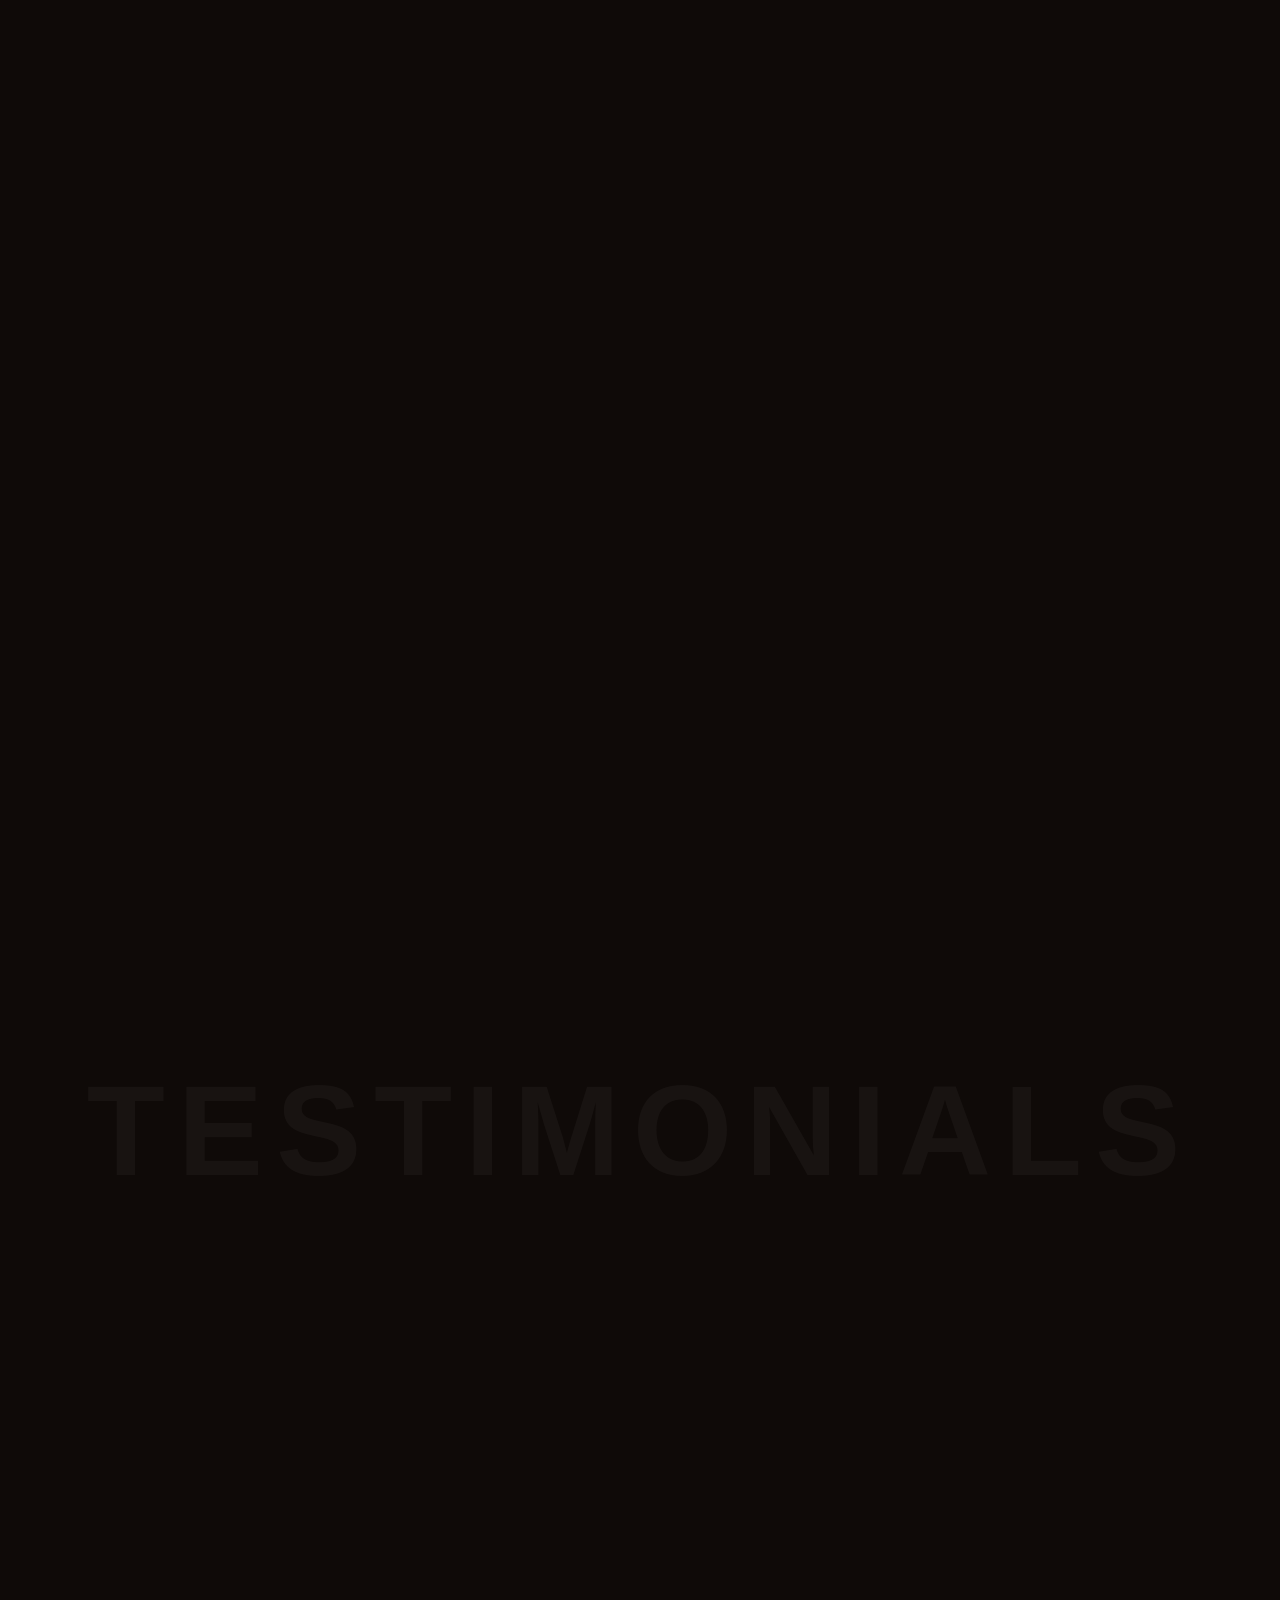
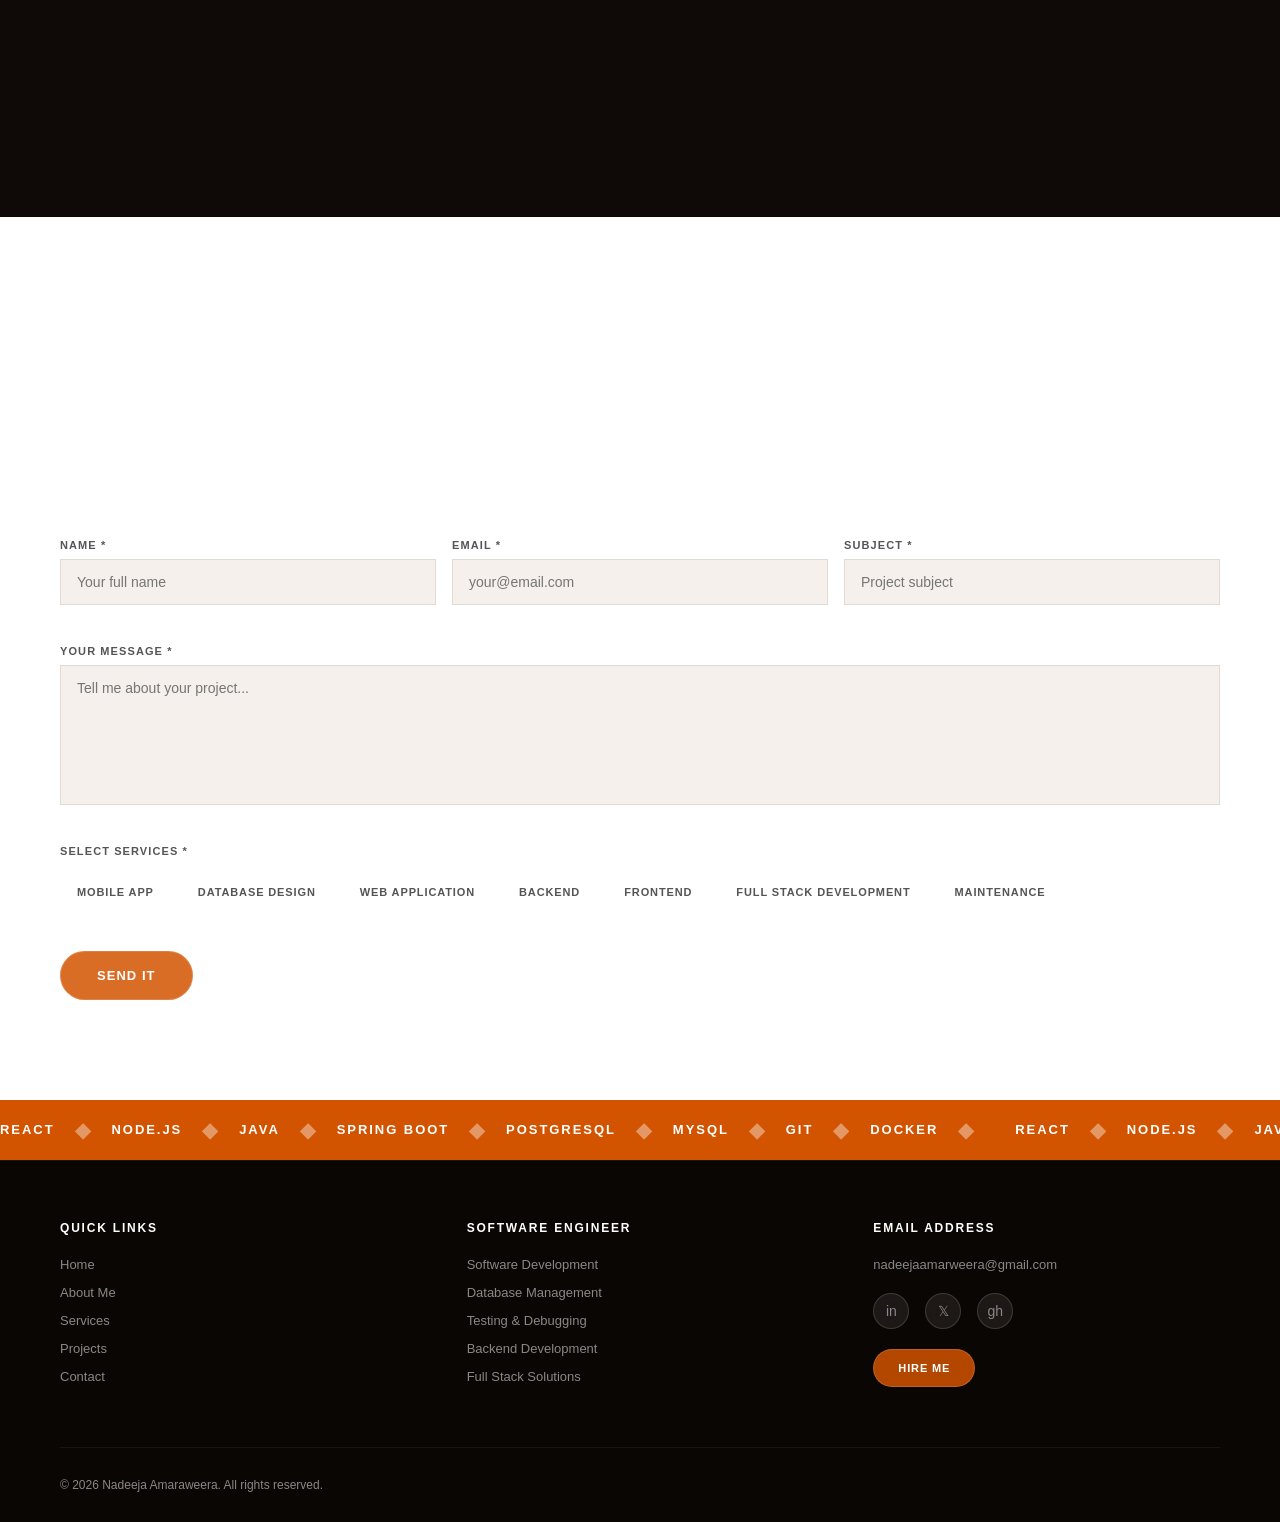
==== commit faf86797: "feat: implement contact form validation and Web3Forms integration with real-time feedback and status" ====
--- a/index.html
+++ b/index.html
@@ -588,34 +588,52 @@
       <h2>Let's Create Something<br><span class="italic">Amazing Together</span>
       </h2>
     </div>
-    <div class="contact-form">
-      <div class="form-field">
-        <label>Name *</label>
-        <input type="text" placeholder="Your full name">
-      </div>
-      <div class="form-field">
-        <label>Email *</label>
-        <input type="email" placeholder="your@email.com">
-      </div>
-      <div class="form-field">
-        <label>Subject *</label>
-        <input type="text" placeholder="Project subject">
-      </div>
-      <div class="form-field contact-form-full">
-        <label>Your Message *</label>
-        <textarea placeholder="Tell me about your project..."></textarea>
-      </div>
-    </div>
-    <div class="form-services">
-      <button class="service-tag active">Mobile App</button>
-      <button class="service-tag">Database Design</button>
-      <button class="service-tag">Web Application</button>
-      <button class="service-tag">Backend</button>
-      <button class="service-tag">Frontend</button>
-      <button class="service-tag">Full Stack Development</button>
-      <button class="service-tag">Maintenance</button>
-    </div>
-    <button class="submit-btn">Send It<span></span></button>
+    <form id="contactForm" novalidate>
+      <div class="contact-form">
+        <div class="form-field">
+          <label for="contactName">Name *</label>
+          <input type="text" id="contactName" name="from_name" placeholder="Your full name" autocomplete="name">
+          <span class="field-error" id="nameError"></span>
+        </div>
+        <div class="form-field">
+          <label for="contactEmail">Email *</label>
+          <input type="email" id="contactEmail" name="from_email" placeholder="your@email.com" autocomplete="email">
+          <span class="field-error" id="emailError"></span>
+        </div>
+        <div class="form-field">
+          <label for="contactSubject">Subject *</label>
+          <input type="text" id="contactSubject" name="subject" placeholder="Project subject">
+          <span class="field-error" id="subjectError"></span>
+        </div>
+        <div class="form-field contact-form-full">
+          <label for="contactMessage">Your Message *</label>
+          <textarea id="contactMessage" name="message" placeholder="Tell me about your project..."></textarea>
+          <span class="field-error" id="messageError"></span>
+        </div>
+      </div>
+      <div class="form-services-wrapper">
+        <label class="services-label">Select Services *</label>
+        <div class="form-services" id="servicesGroup">
+          <button type="button" class="service-tag" data-service="Mobile App">Mobile App</button>
+          <button type="button" class="service-tag" data-service="Database Design">Database Design</button>
+          <button type="button" class="service-tag" data-service="Web Application">Web Application</button>
+          <button type="button" class="service-tag" data-service="Backend">Backend</button>
+          <button type="button" class="service-tag" data-service="Frontend">Frontend</button>
+          <button type="button" class="service-tag" data-service="Full Stack Development">Full Stack Development</button>
+          <button type="button" class="service-tag" data-service="Maintenance">Maintenance</button>
+        </div>
+        <span class="field-error" id="servicesError"></span>
+      </div>
+      <button type="submit" class="submit-btn" id="submitBtn">
+        <span class="btn-text">Send It</span>
+        <span class="btn-loader" id="btnLoader"></span>
+      </button>
+    </form>
+    <!-- Success / Error toast -->
+    <div class="toast" id="formToast">
+      <span class="toast-icon" id="toastIcon"></span>
+      <span class="toast-msg" id="toastMsg"></span>
+    </div>
   </section>
 
   <!-- MARQUEE -->
--- a/css/style.css
+++ b/css/style.css
@@ -1706,6 +1706,127 @@
 .form-field textarea {
     height: 140px;
     resize: none;
+}
+
+/* ── Validation Error Messages ── */
+.field-error {
+    font-family: var(--font-ui);
+    font-size: 11px;
+    font-weight: 600;
+    color: #ff4d4f;
+    min-height: 16px;
+    line-height: 16px;
+    opacity: 0;
+    transform: translateY(-4px);
+    transition: opacity 0.25s ease, transform 0.25s ease;
+    display: block;
+}
+
+.field-error.show {
+    opacity: 1;
+    transform: translateY(0);
+}
+
+/* Error state border */
+.form-field input.input-error,
+.form-field textarea.input-error {
+    border-color: #ff4d4f !important;
+    box-shadow: 0 0 0 2px rgba(255, 77, 79, 0.12);
+}
+
+/* Success state border when fixed */
+.form-field input.input-success,
+.form-field textarea.input-success {
+    border-color: #52c41a !important;
+    box-shadow: 0 0 0 2px rgba(82, 196, 26, 0.12);
+}
+
+/* ── Services Label ── */
+.form-services-wrapper {
+    margin-bottom: 8px;
+}
+
+.services-label {
+    font-family: var(--font-ui);
+    font-size: 11px;
+    font-weight: 700;
+    letter-spacing: 0.1em;
+    text-transform: uppercase;
+    color: #555;
+    display: block;
+    margin-bottom: 12px;
+}
+
+/* ── Submit Button Loader ── */
+.btn-loader {
+    display: none;
+    width: 16px;
+    height: 16px;
+    border: 2px solid rgba(255,255,255,0.3);
+    border-top-color: #fff;
+    border-radius: 50%;
+    animation: spinLoader 0.6s linear infinite;
+}
+
+.submit-btn.loading .btn-text {
+    opacity: 0.6;
+}
+
+.submit-btn.loading .btn-loader {
+    display: inline-block;
+}
+
+.submit-btn.loading {
+    pointer-events: none;
+    opacity: 0.8;
+}
+
+@keyframes spinLoader {
+    to { transform: rotate(360deg); }
+}
+
+/* ── Toast Notification ── */
+.toast {
+    position: fixed;
+    bottom: 40px;
+    right: 40px;
+    display: flex;
+    align-items: center;
+    gap: 12px;
+    padding: 16px 28px;
+    border-radius: 14px;
+    font-family: var(--font-ui);
+    font-size: 14px;
+    font-weight: 600;
+    color: #fff;
+    z-index: 9999;
+    opacity: 0;
+    transform: translateY(20px) scale(0.95);
+    transition: opacity 0.4s ease, transform 0.4s ease;
+    pointer-events: none;
+    backdrop-filter: blur(16px);
+    -webkit-backdrop-filter: blur(16px);
+    box-shadow: 0 12px 40px rgba(0,0,0,0.35);
+}
+
+.toast.show {
+    opacity: 1;
+    transform: translateY(0) scale(1);
+    pointer-events: auto;
+}
+
+.toast.success {
+    background: linear-gradient(135deg, rgba(82, 196, 26, 0.9), rgba(56, 142, 60, 0.9));
+    border: 1px solid rgba(82, 196, 26, 0.3);
+}
+
+.toast.error {
+    background: linear-gradient(135deg, rgba(255, 77, 79, 0.9), rgba(198, 40, 40, 0.9));
+    border: 1px solid rgba(255, 77, 79, 0.3);
+}
+
+.toast-icon {
+    font-size: 20px;
 }
 
 .form-services {
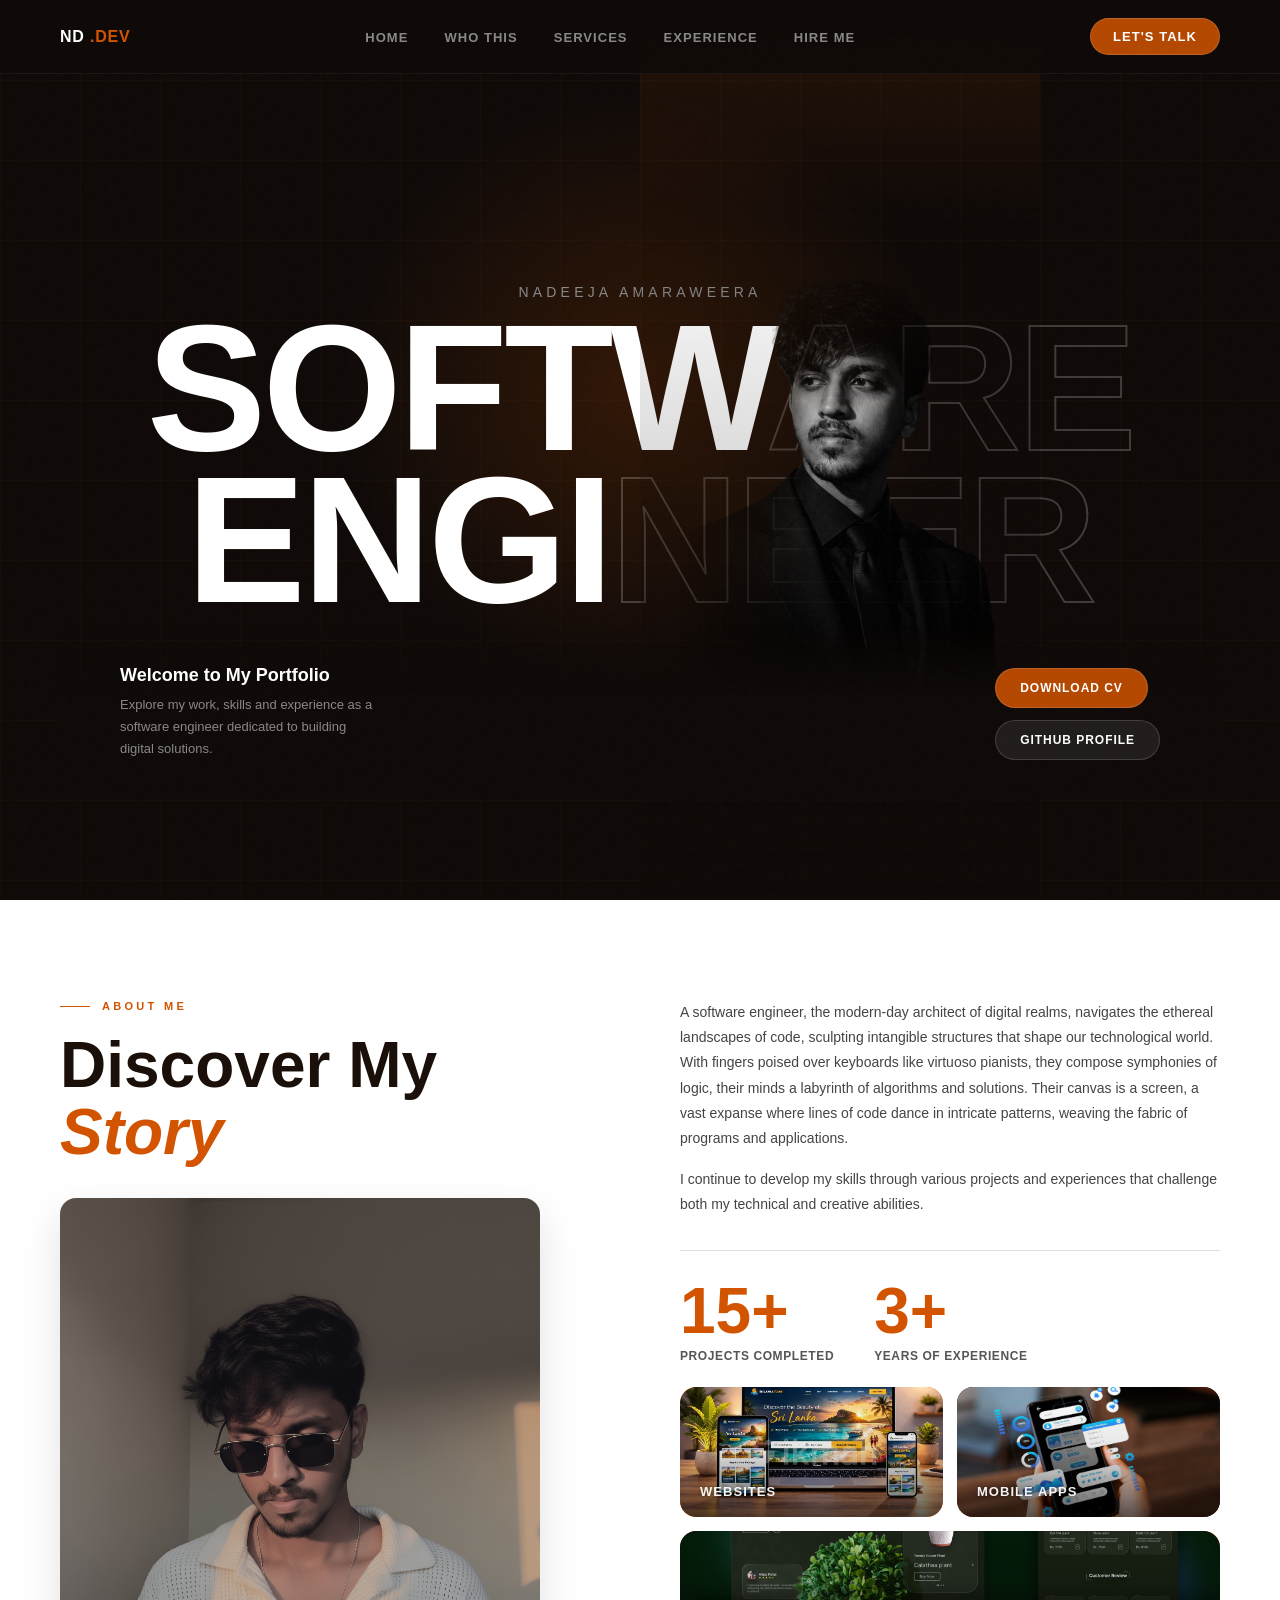
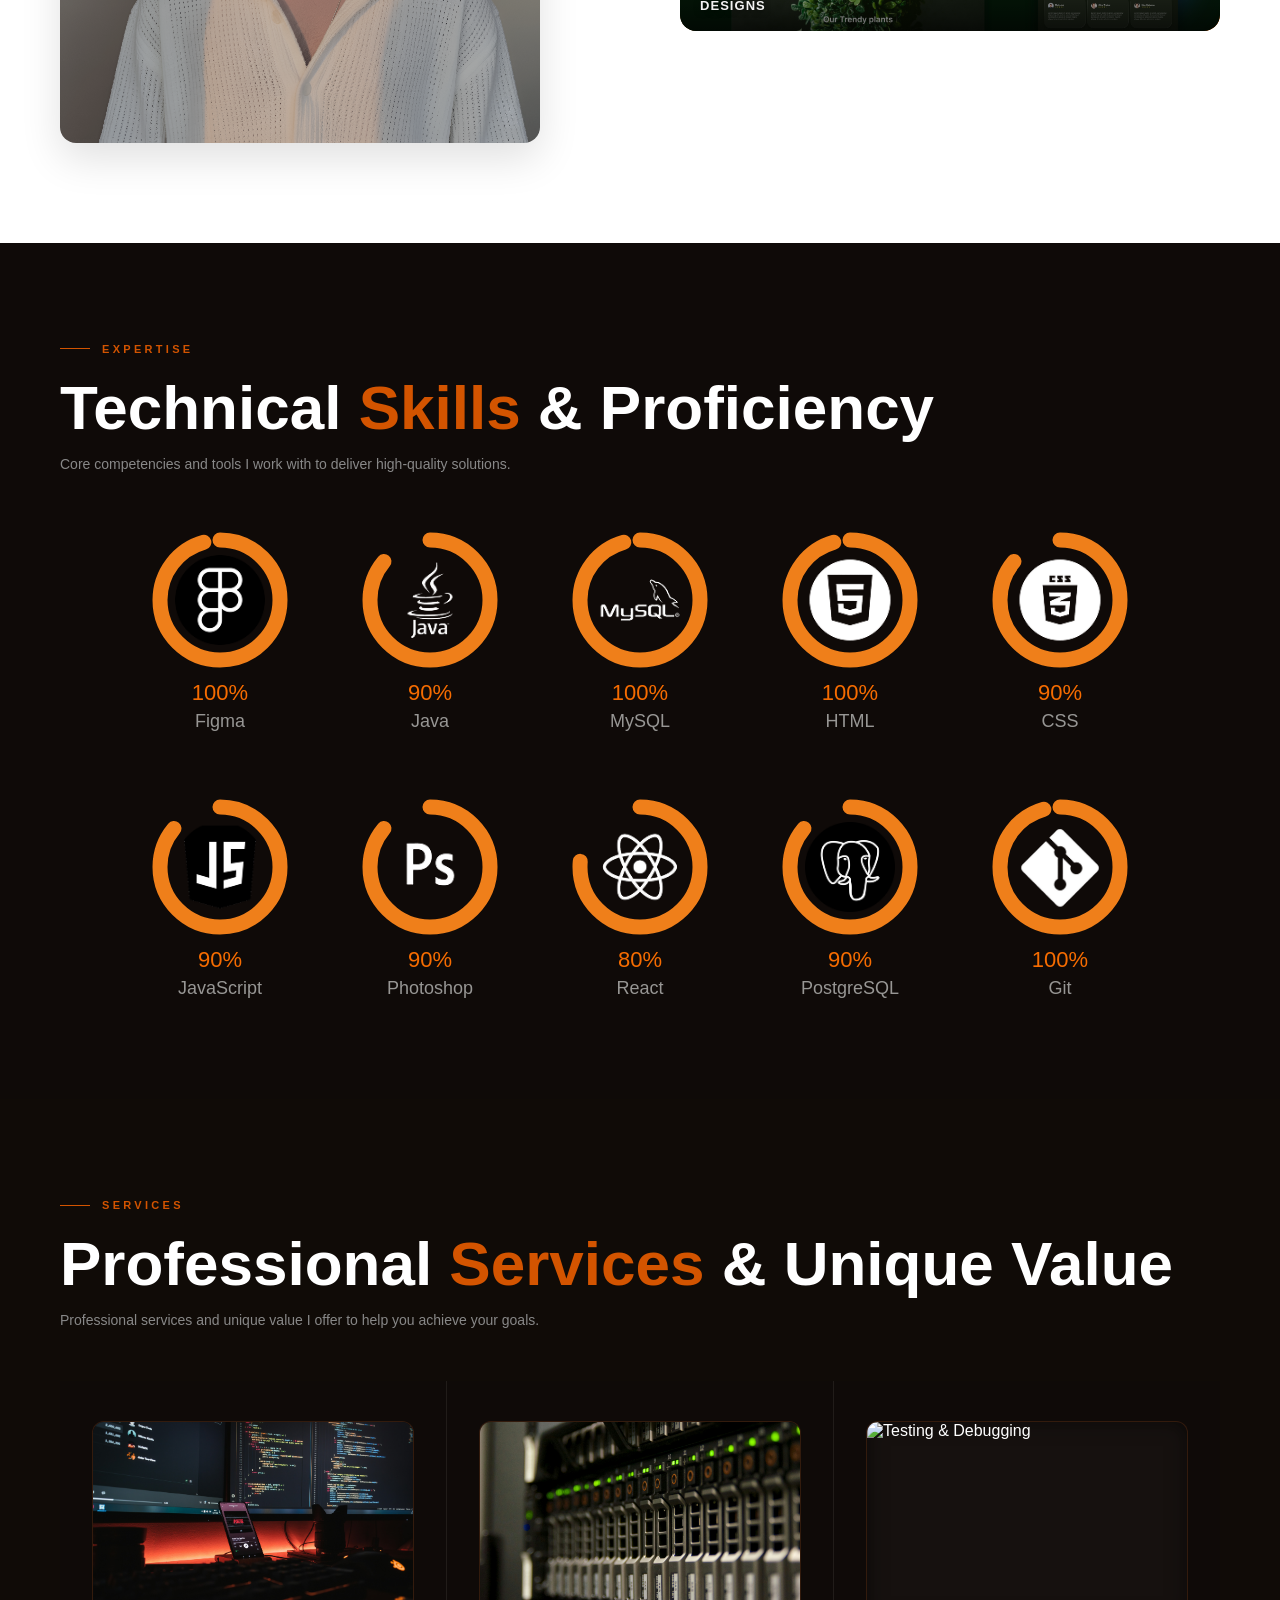
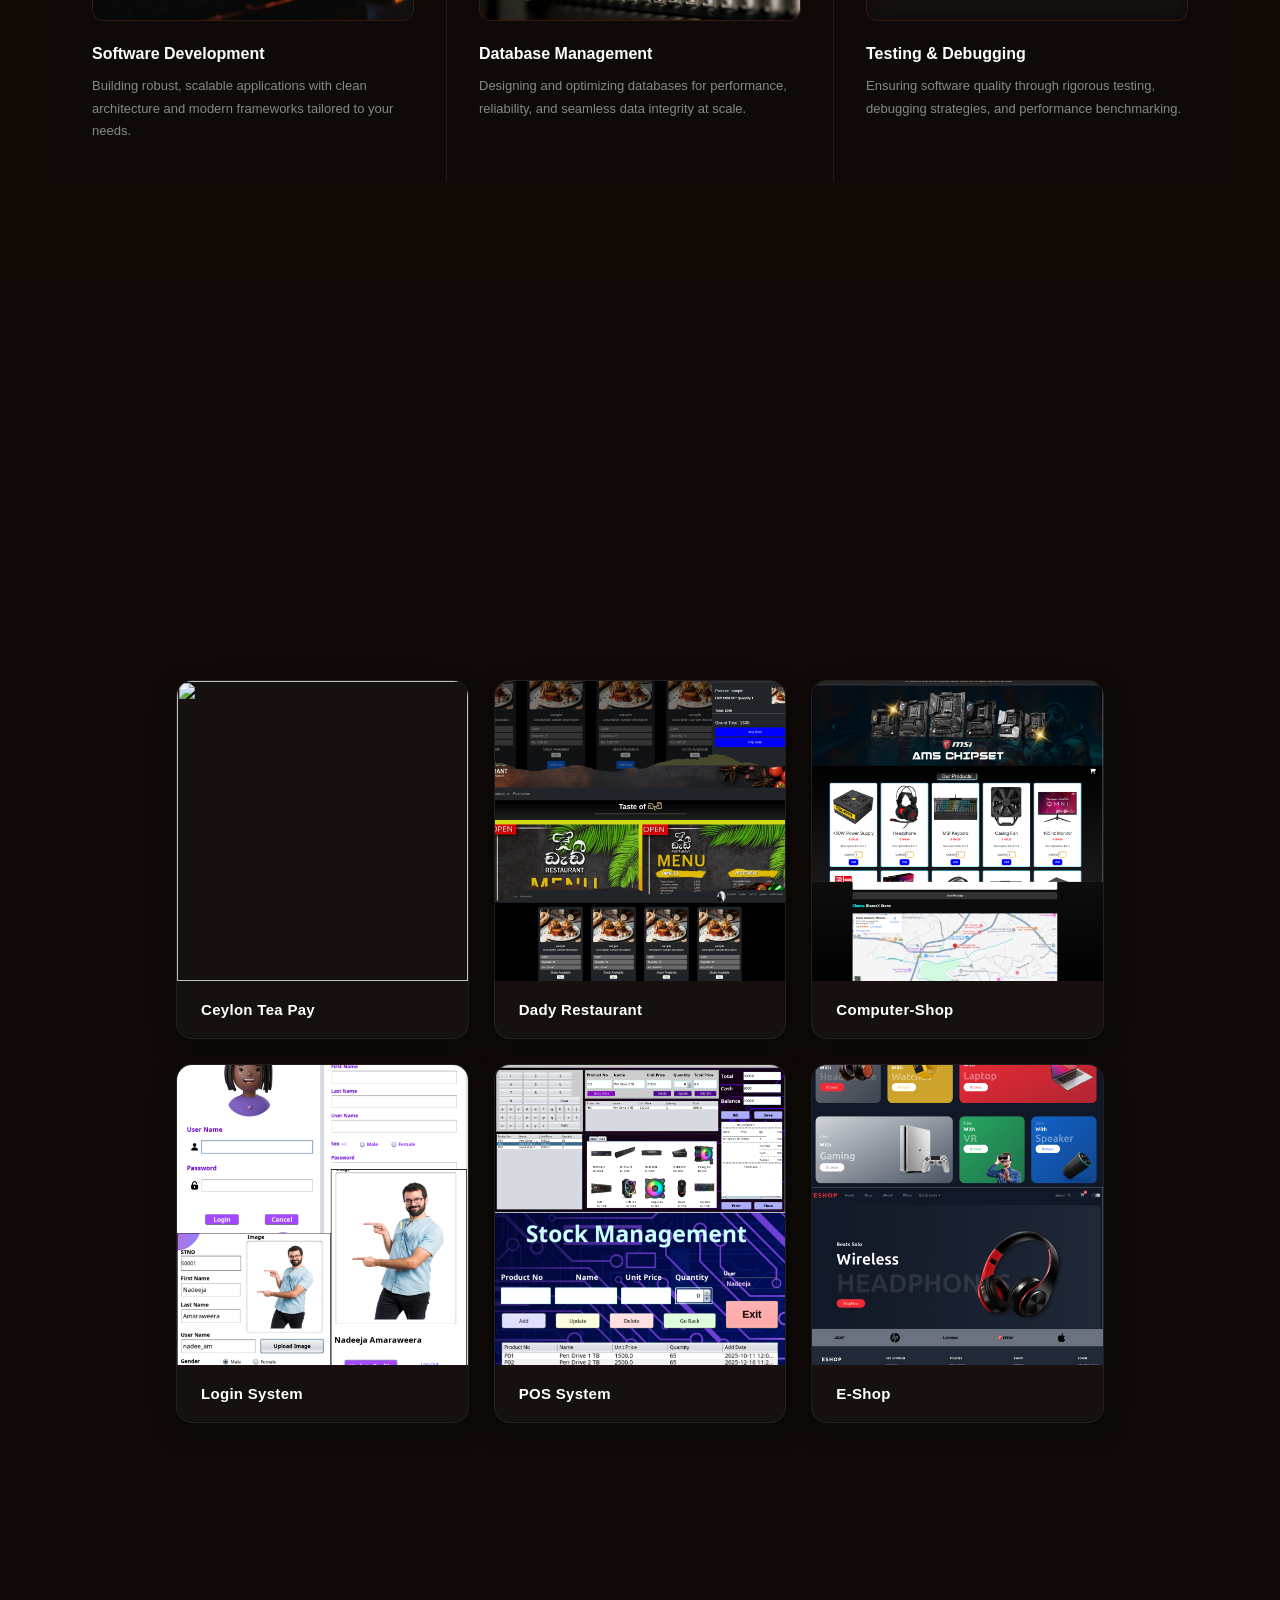
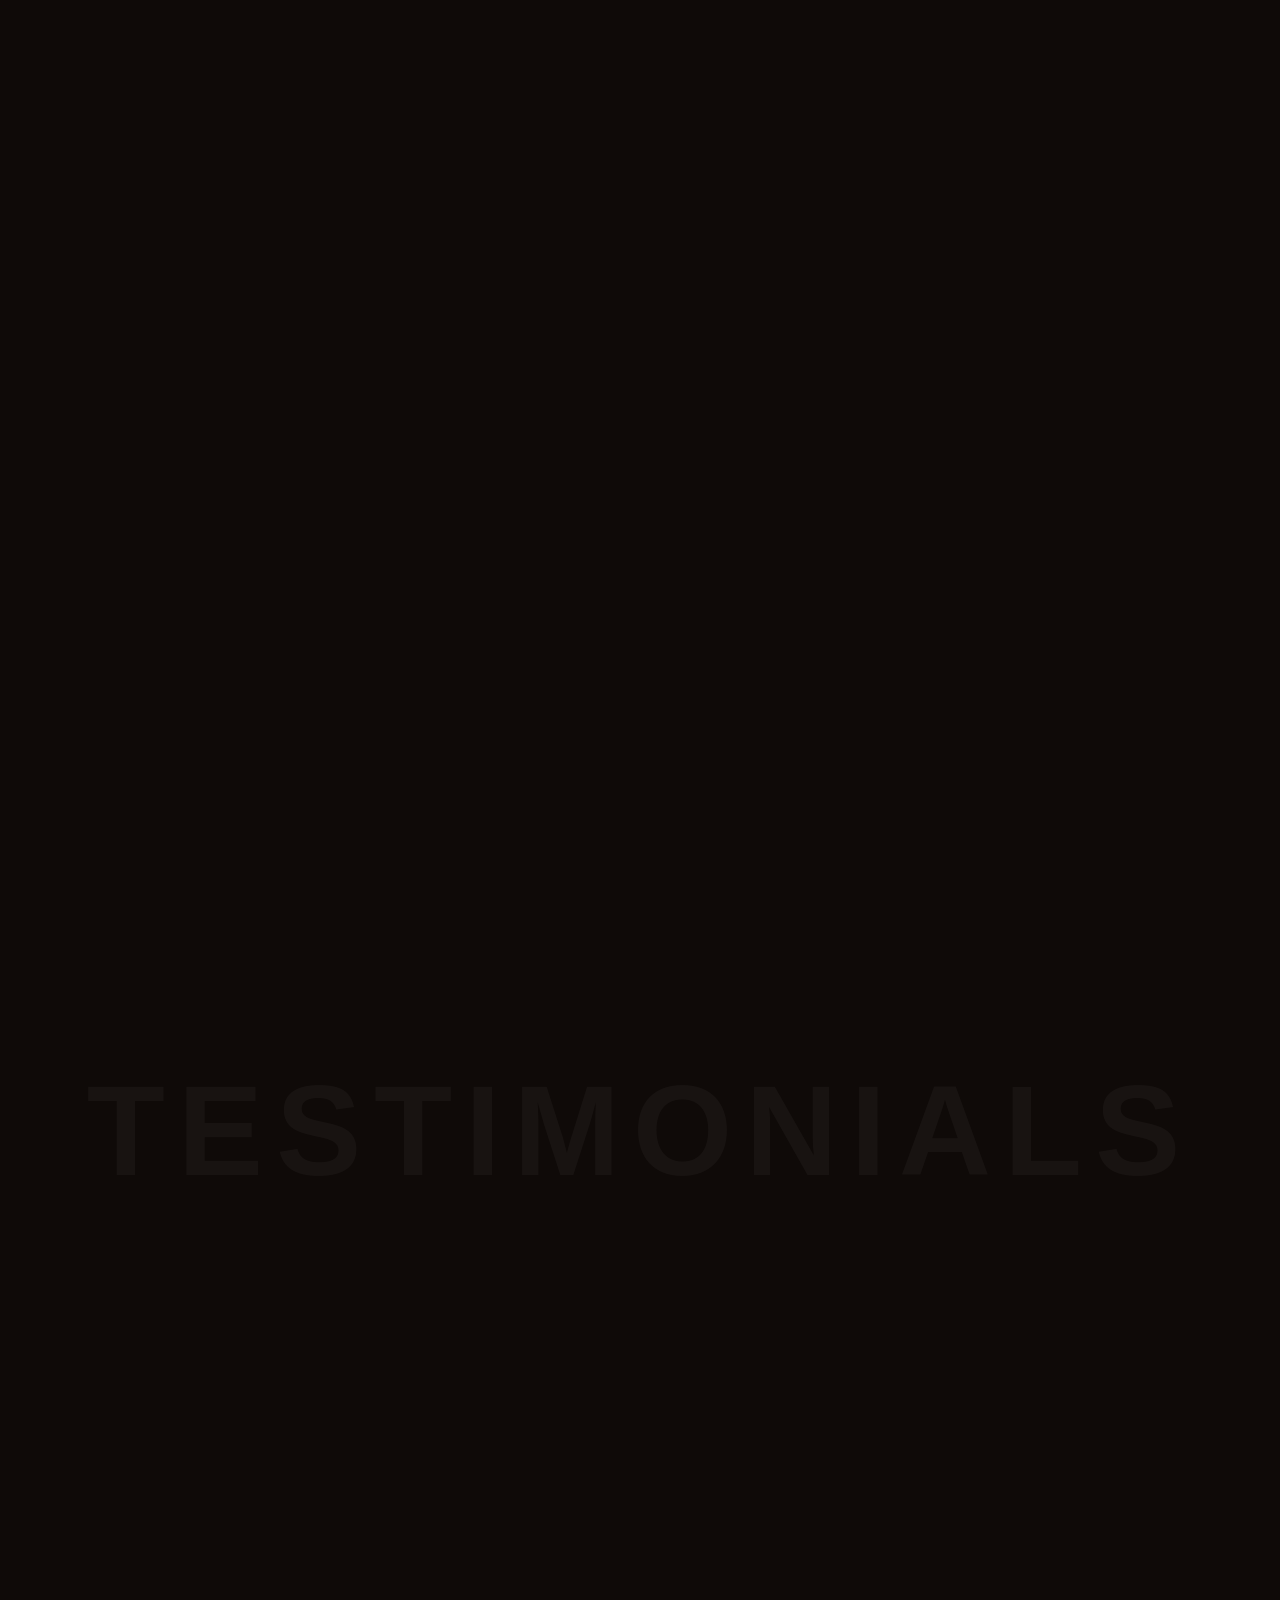
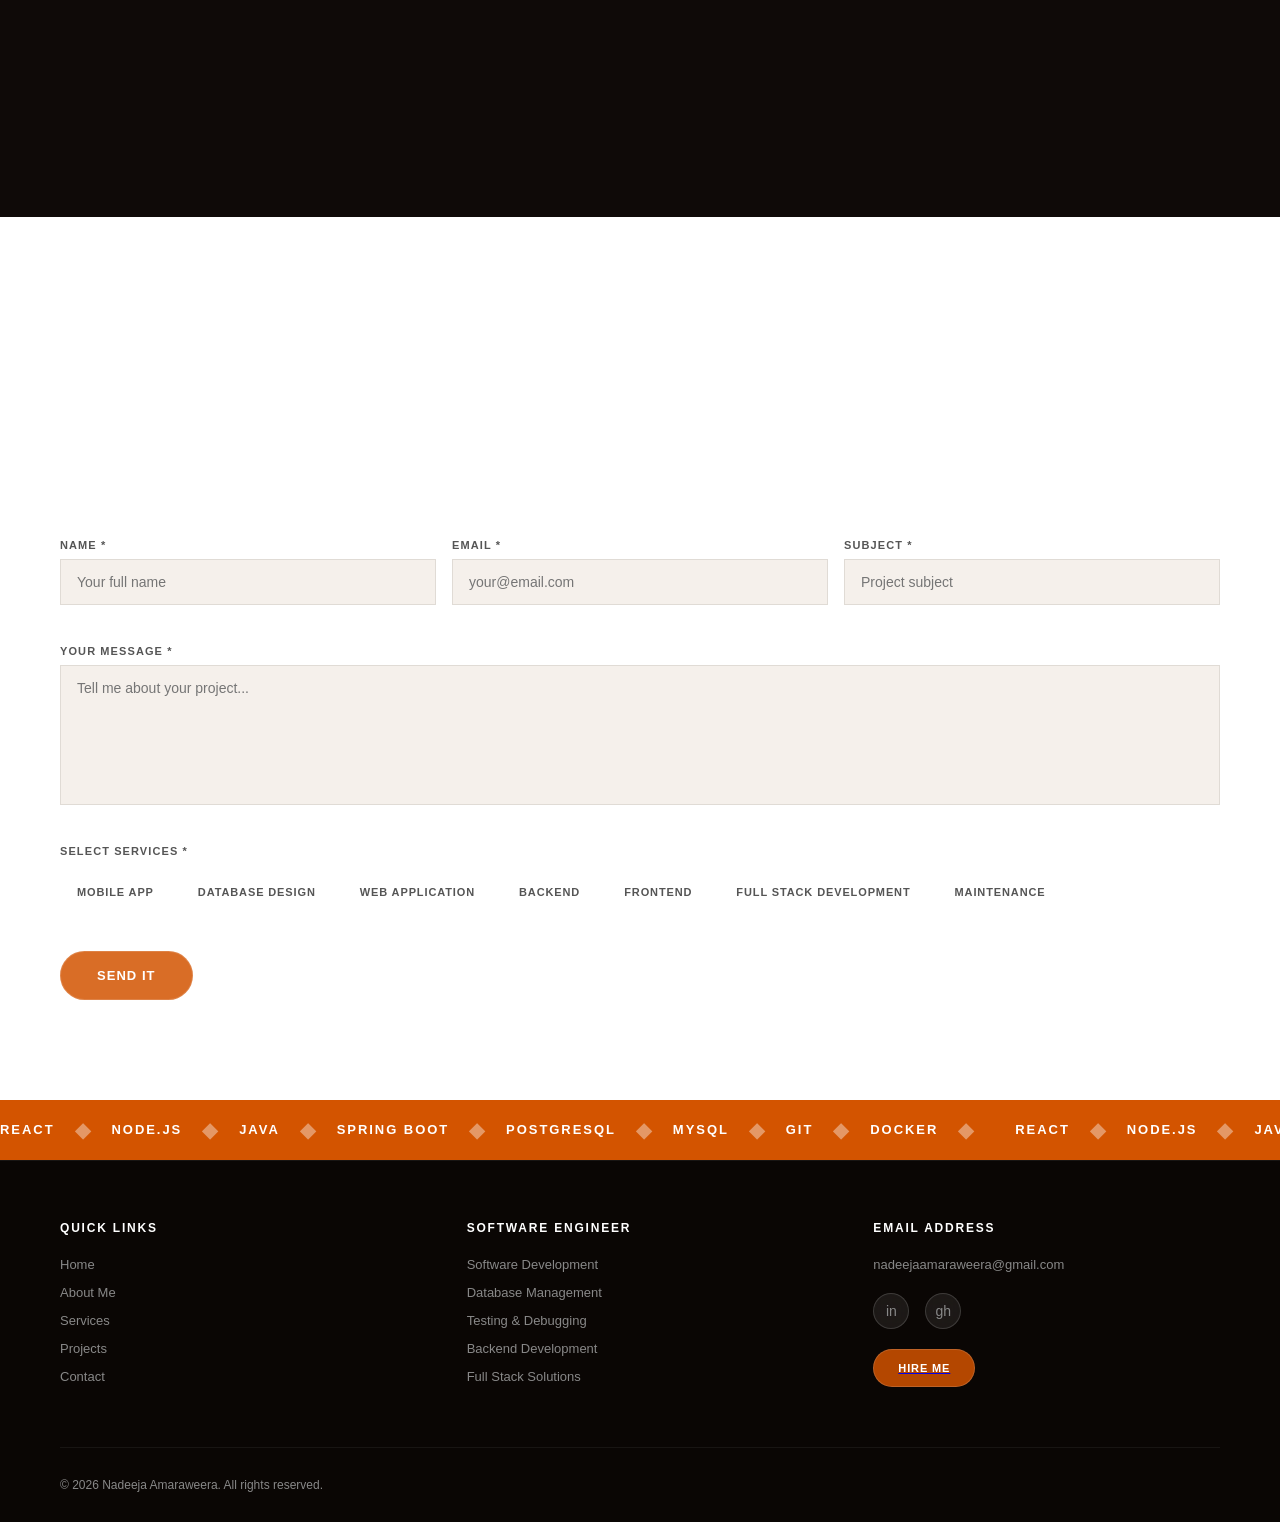
==== commit 008e5a06: "refactor: wrap navigation buttons in anchor tags, correct email address, and update social media lin" ====
--- a/index.html
+++ b/index.html
@@ -20,7 +20,9 @@
       <li><a href="#experience">Experience</a></li>
       <li><a href="#contact">Hire Me</a></li>
     </ul>
-    <button class="nav-cta">Let's Talk</button>
+    <a href="#contact">
+      <button class="nav-cta">Let's Talk</button>
+    </a>
     <button class="nav-burger" id="navBurger" aria-label="Toggle Menu">
       <span></span>
       <span></span>
@@ -619,7 +621,8 @@
           <button type="button" class="service-tag" data-service="Web Application">Web Application</button>
           <button type="button" class="service-tag" data-service="Backend">Backend</button>
           <button type="button" class="service-tag" data-service="Frontend">Frontend</button>
-          <button type="button" class="service-tag" data-service="Full Stack Development">Full Stack Development</button>
+          <button type="button" class="service-tag" data-service="Full Stack Development">Full Stack
+            Development</button>
           <button type="button" class="service-tag" data-service="Maintenance">Maintenance</button>
         </div>
         <span class="field-error" id="servicesError"></span>
@@ -674,14 +677,15 @@
       <div class="footer-col">
         <h4>Email Address</h4>
         <ul class="footer-links">
-          <li><a href="#">nadeejaamarweera@gmail.com</a></li>
+          <li><a href="#">nadeejaamaraweera@gmail.com</a></li>
         </ul>
         <div class="social-links" style="margin-top:20px;">
-          <a href="#">in</a>
-          <a href="#">𝕏</a>
-          <a href="#">gh</a>
-        </div>
-        <button class="btn-orange" style="margin-top:20px; font-size:11px;">Hire Me</button>
+          <a href="https://www.linkedin.com/in/nadeeja-amaraweera/">in</a>
+          <a href="https://github.com/Nadeeja-Amaraweera">gh</a>
+        </div>
+        <a href="#contact">
+          <button class="btn-orange" style="margin-top:20px; font-size:11px;">Hire Me</button>
+        </a>
       </div>
     </div>
     <div class="footer-bottom">
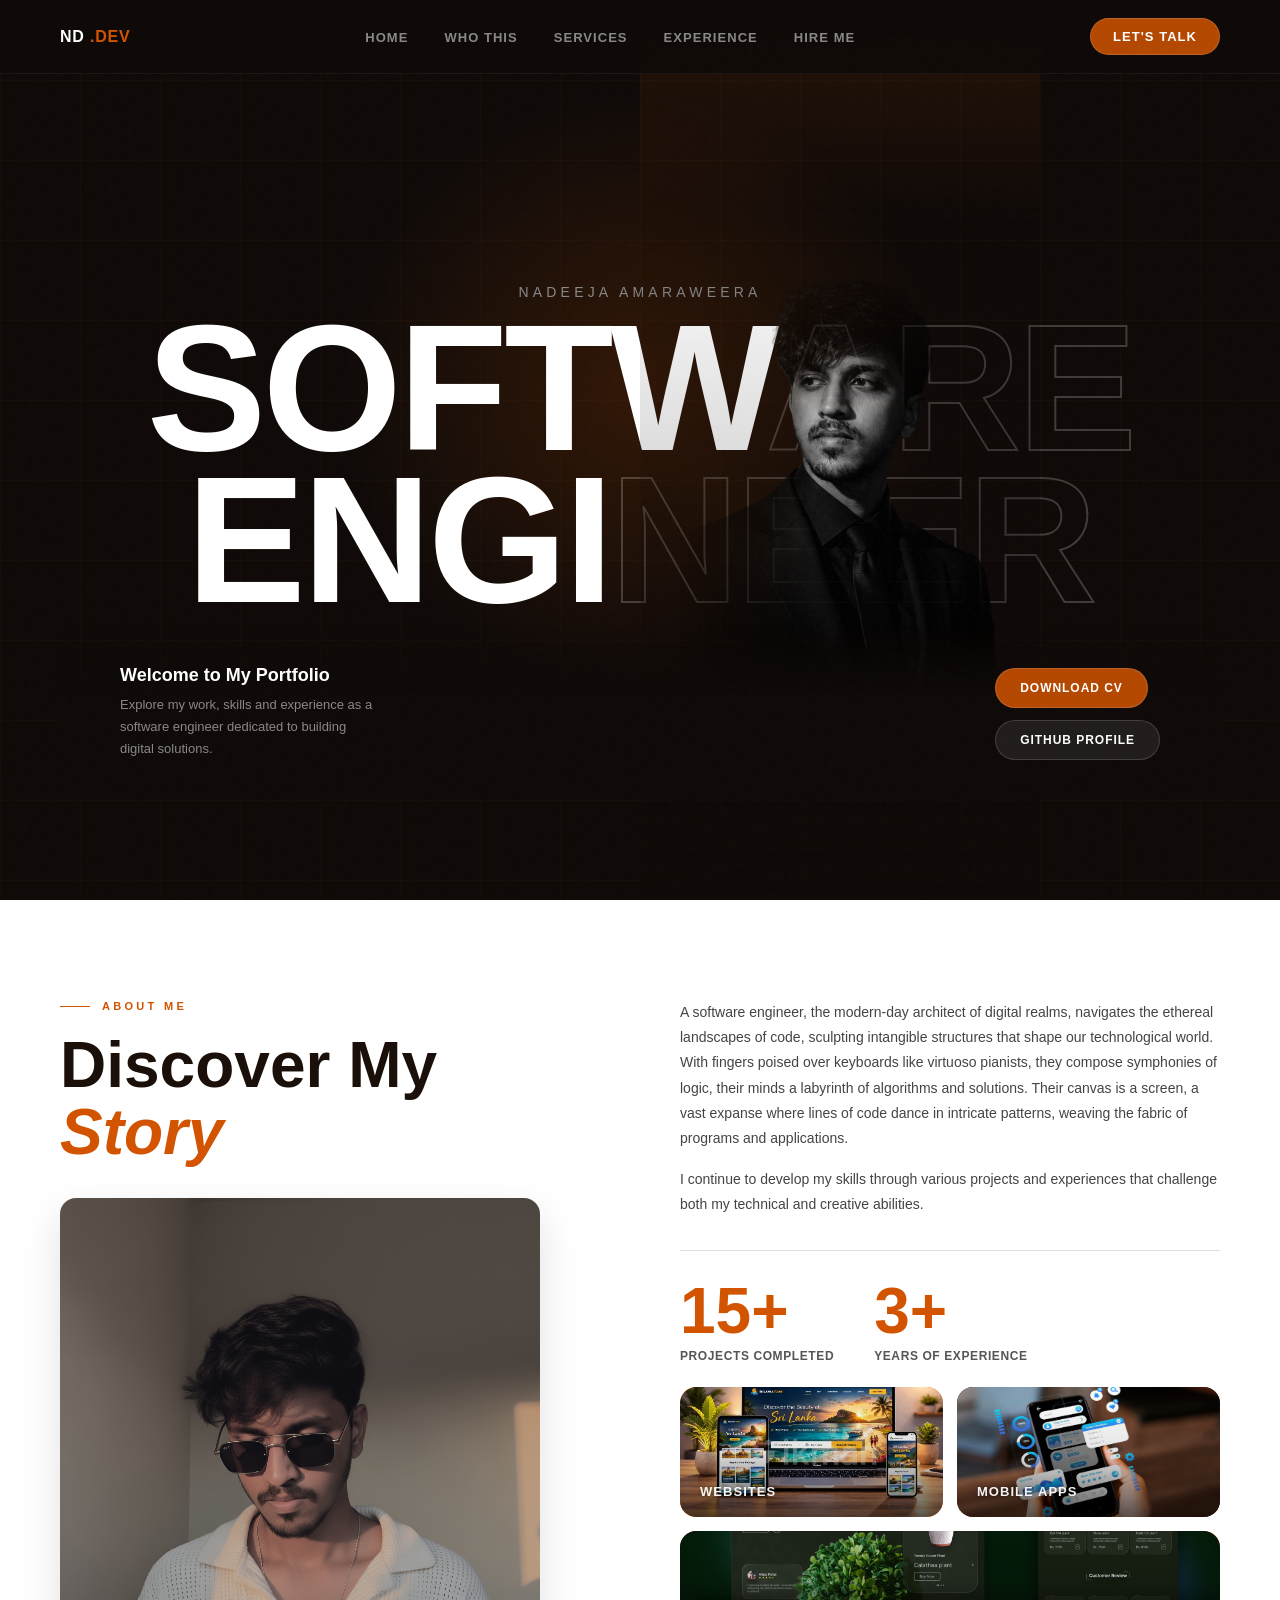
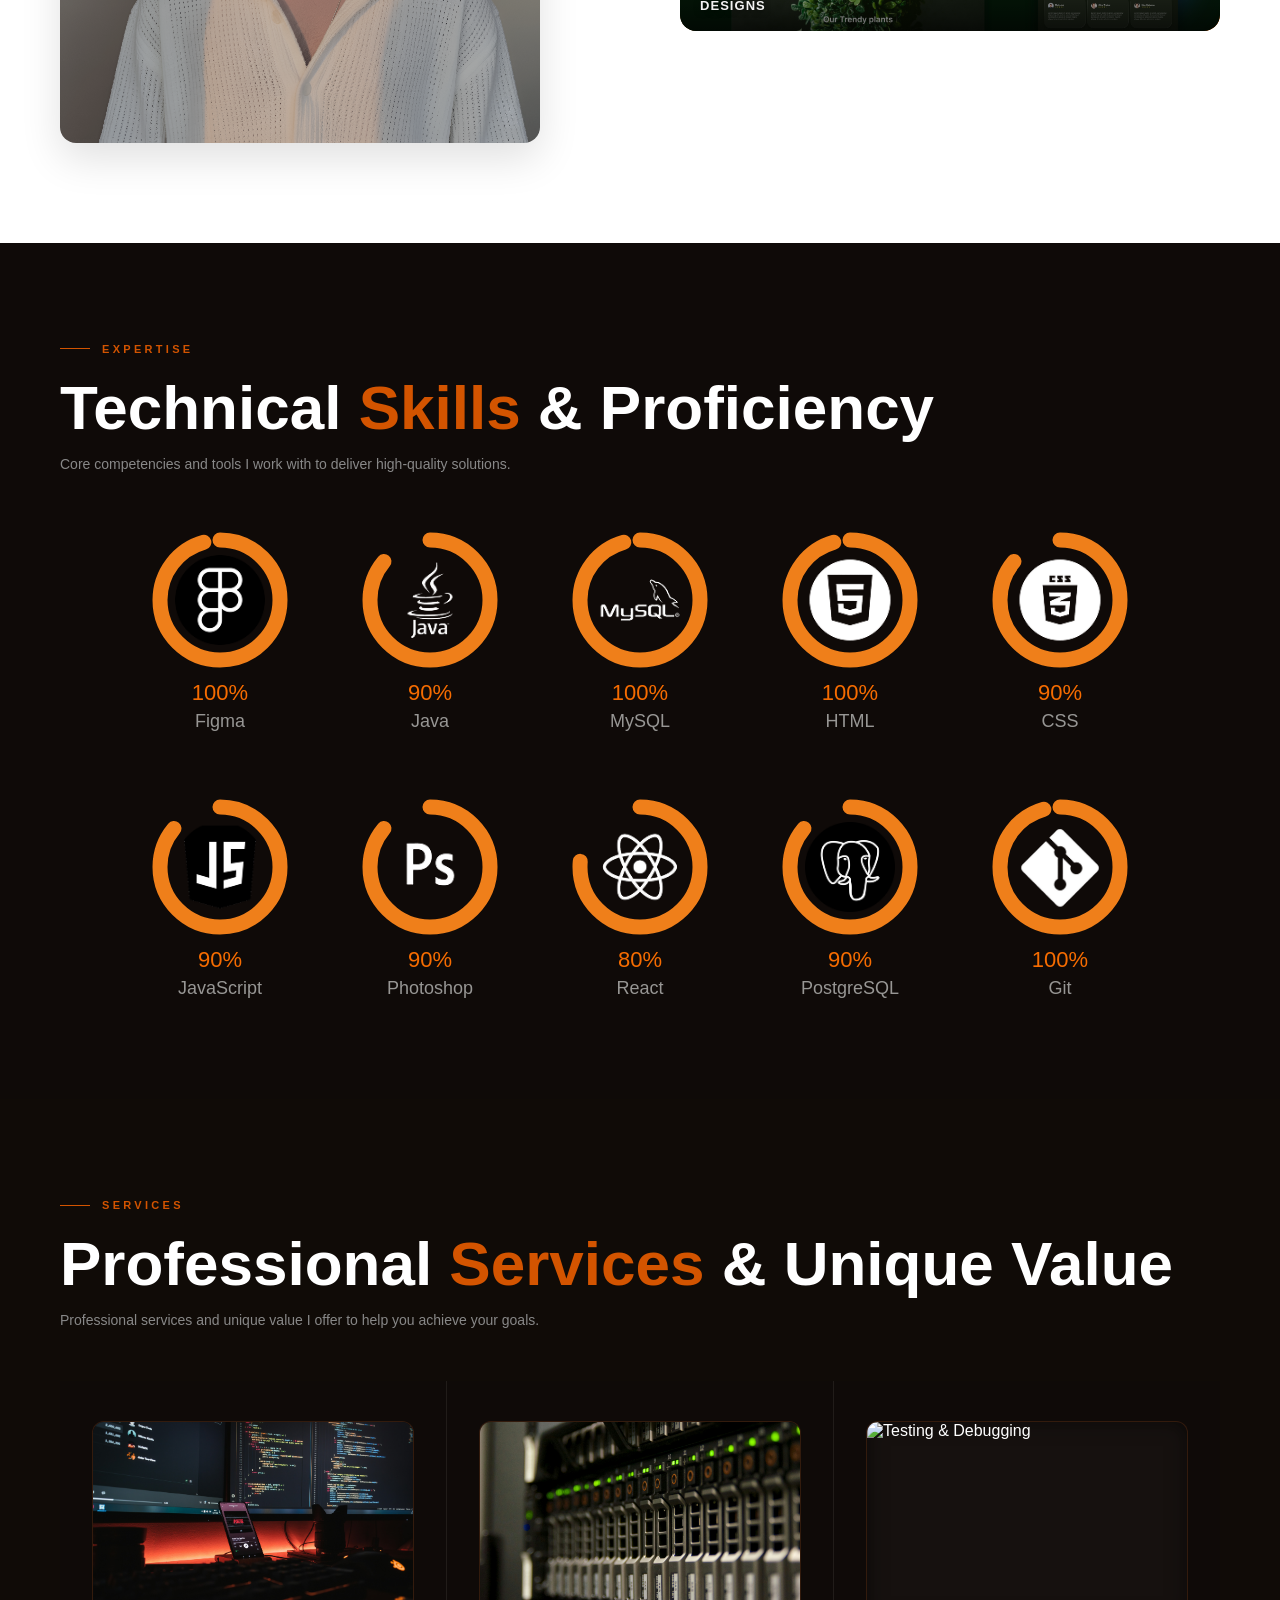
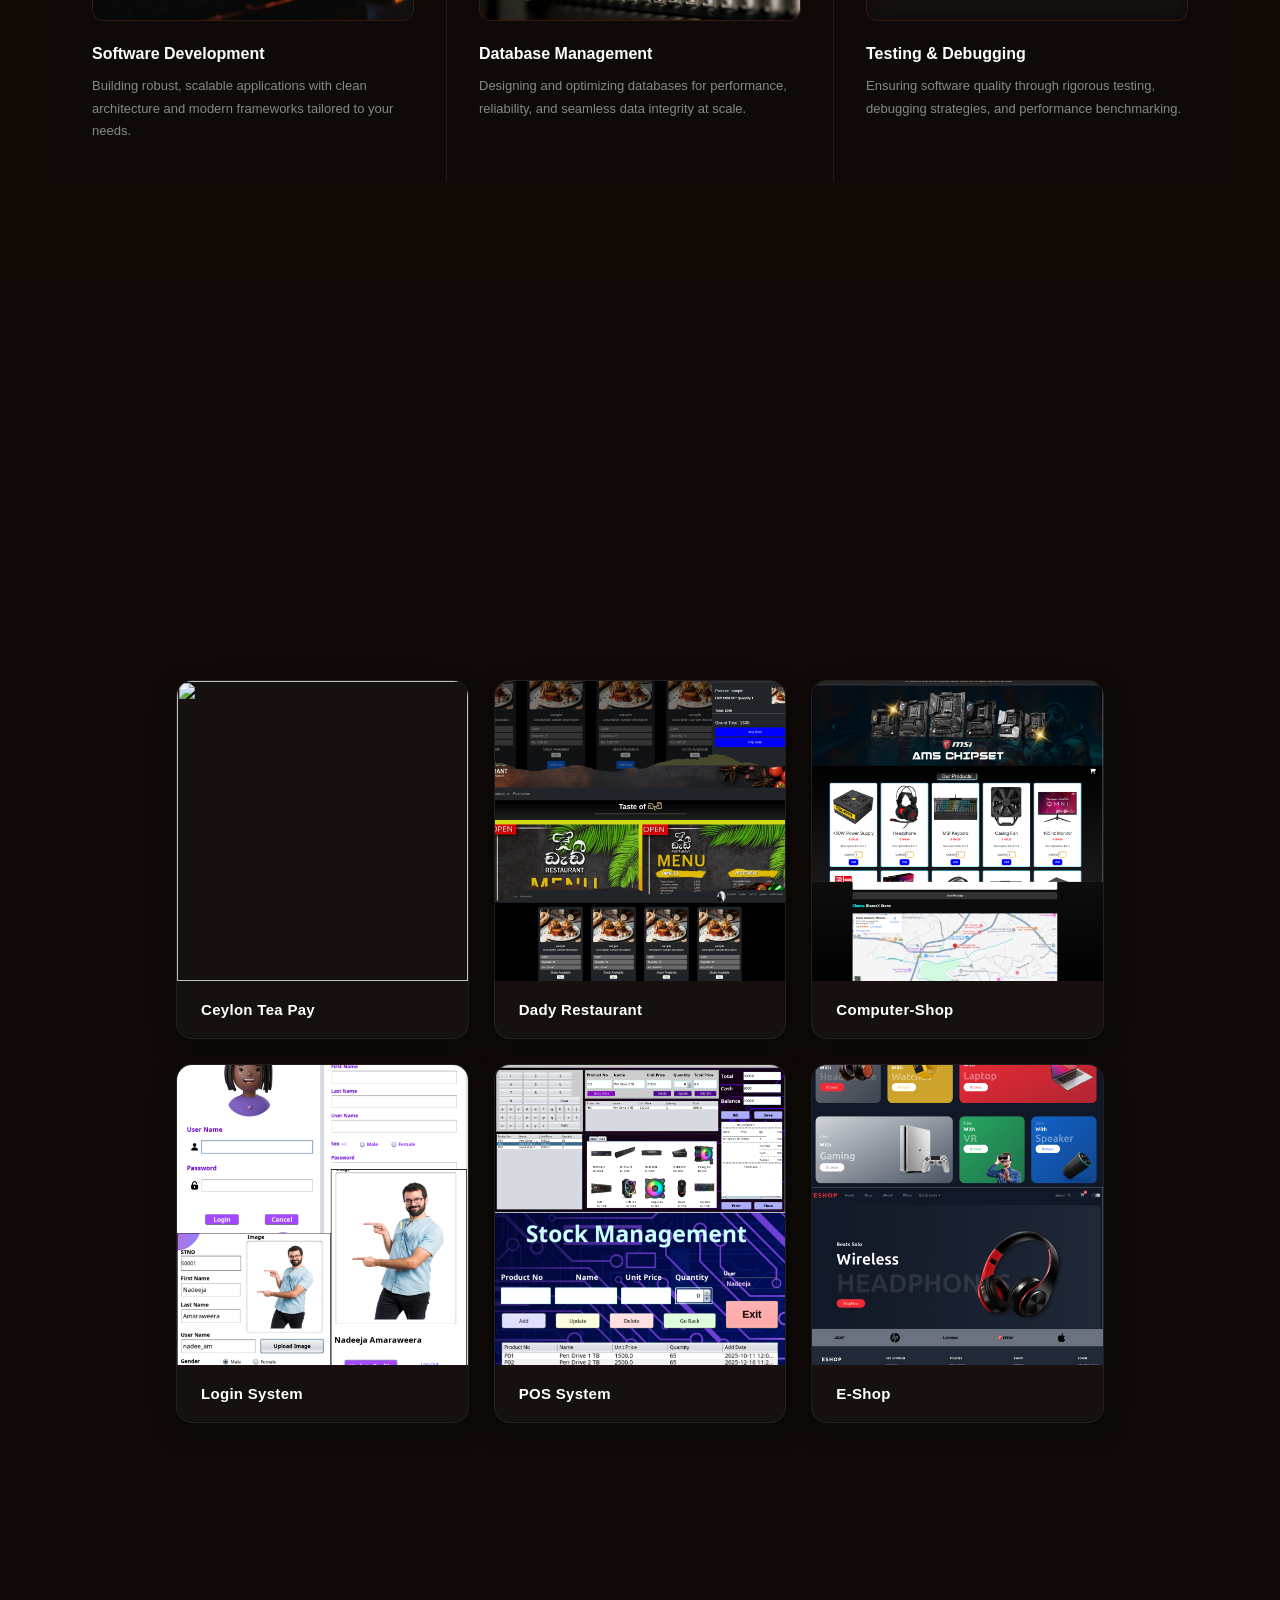
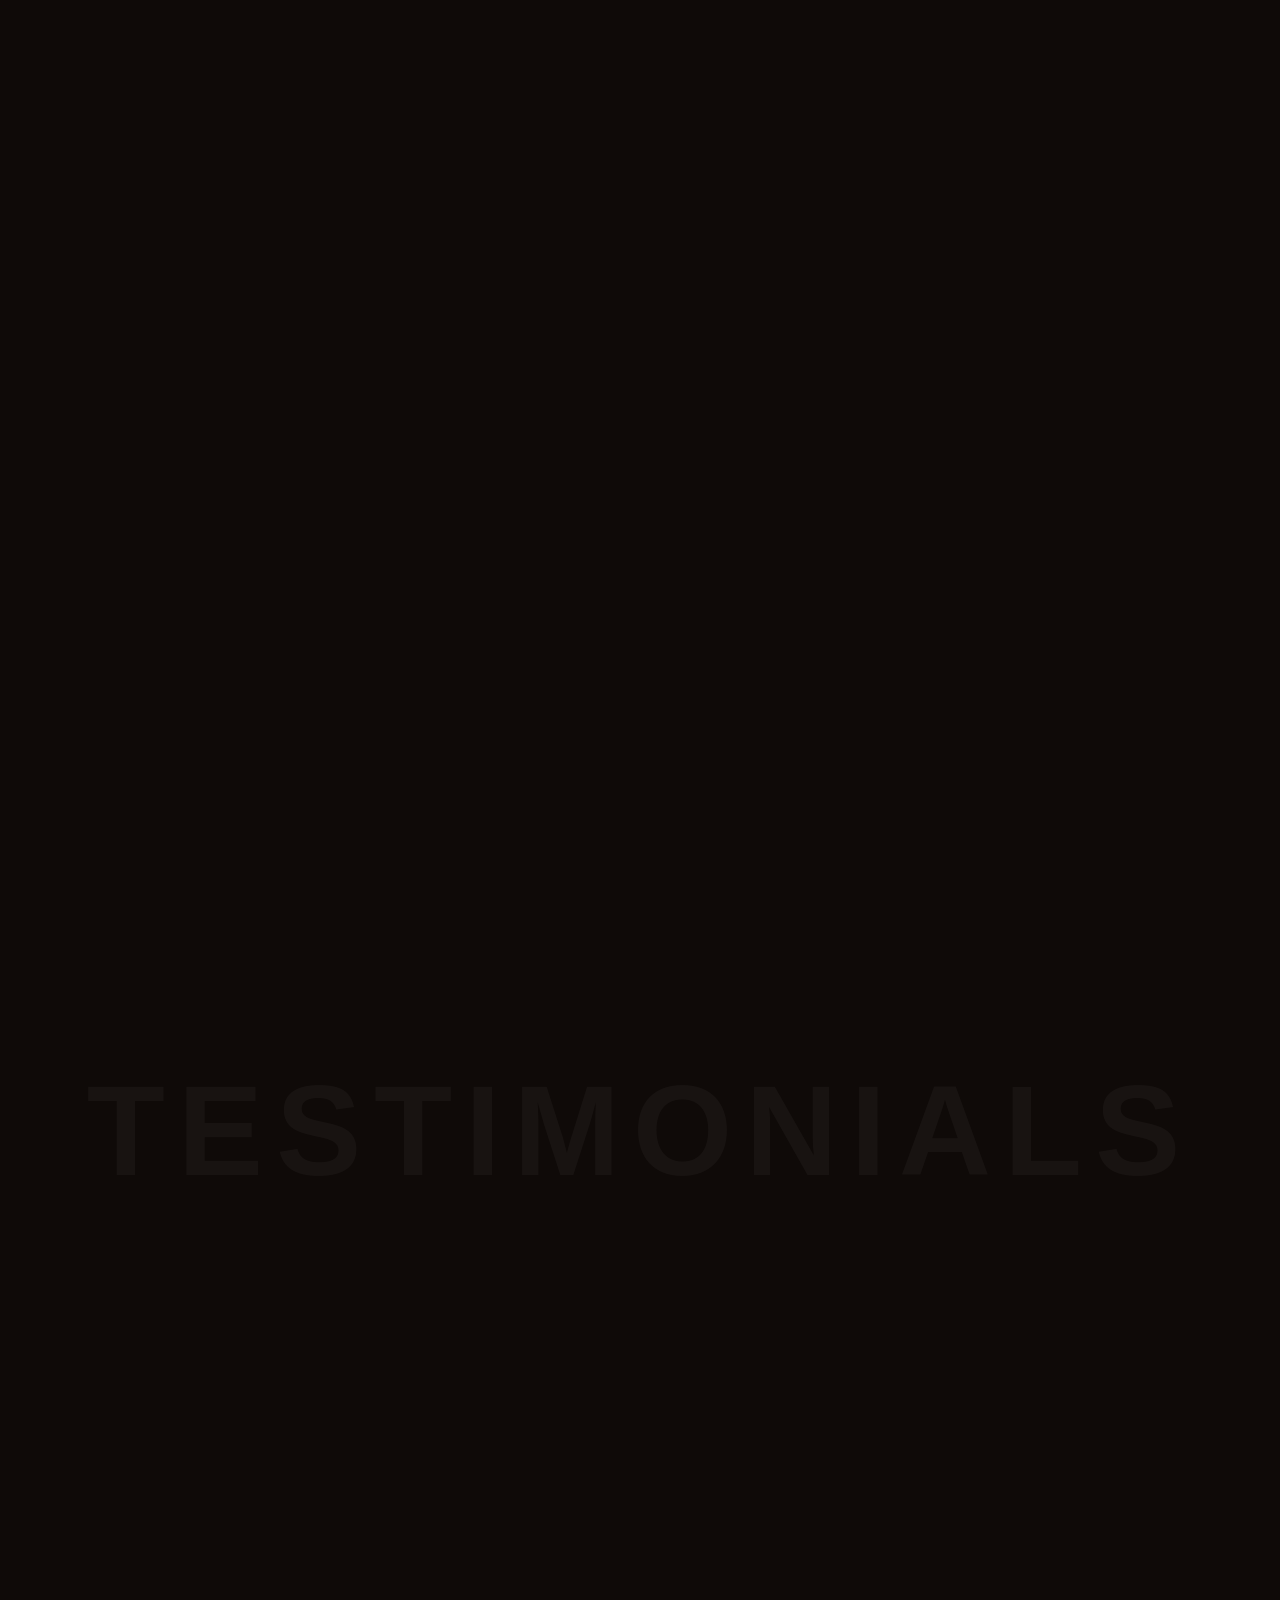
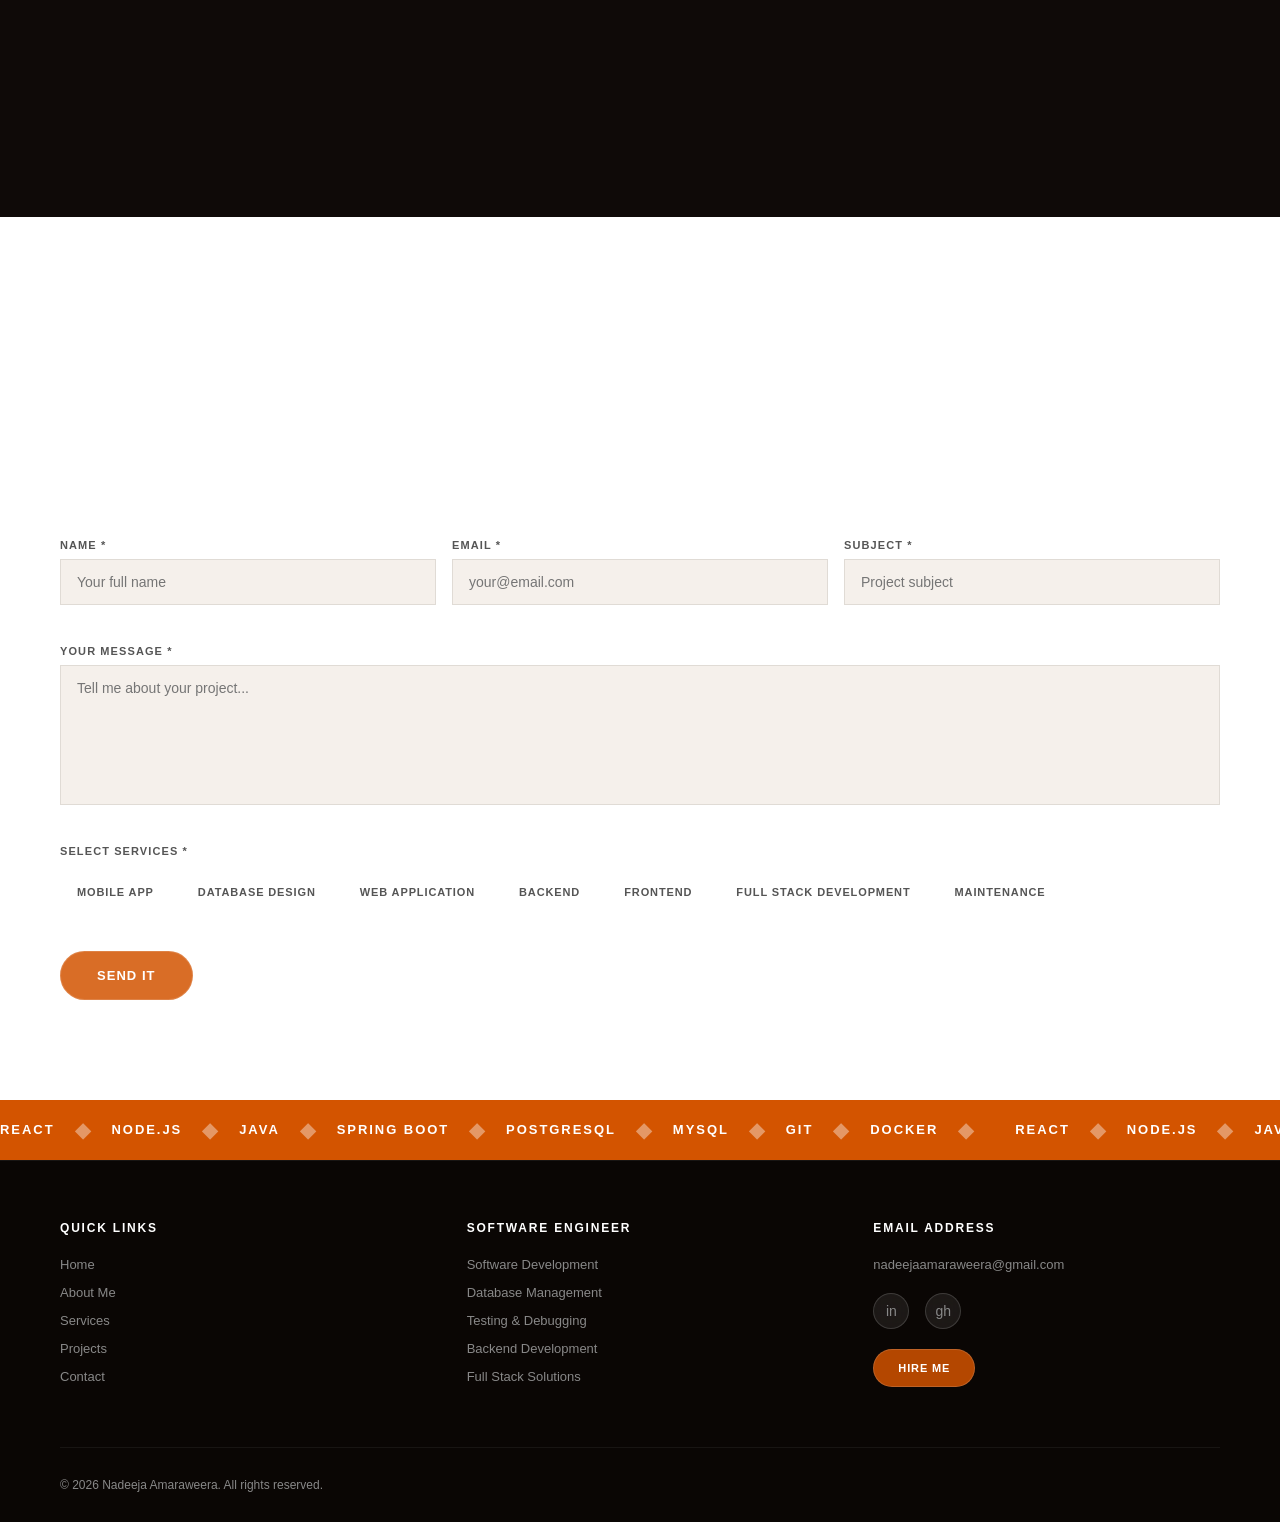
==== commit 650a3229: "feat: enhance SEO with updated meta tags and add Google site verification file" ====
--- a/index.html
+++ b/index.html
@@ -4,7 +4,24 @@
 <head>
   <meta charset="UTF-8">
   <meta name="viewport" content="width=device-width, initial-scale=1.0">
-  <title>Nadeeja Amaraweera – Software Engineer</title>
+
+<title>Nadeeja Amaraweera | Portfolio & Software Engineer</title>
+<meta name="description" content="Explore the portfolio of Nadeeja Amaraweera, a passionate developer showcasing projects, skills, and professional experience.">
+<meta name="keywords" content="Nadeeja Amaraweera, Software Engineer, Portfolio, Web Developer, Sri Lanka">
+<meta name="author" content="Nadeeja Amaraweera">
+
+
+<meta property="og:title" content="Nadeeja Amaraweera | Portfolio">
+<meta property="og:description" content="Explore the portfolio of Nadeeja Amaraweera, showcasing software development projects and skills.">
+<meta property="og:type" content="website">
+<meta property="og:url" content="https://nadeeja-amaraweera-portfolio.netlify.app/">
+<meta property="og:image" content="https://nadeeja-amaraweera-portfolio.netlify.app/assets/a273ae02-f1c3-4ff0-a9eb-60e239e45dbb.png">
+
+
+<meta name="twitter:card" content="summary_large_image">
+<meta name="twitter:title" content="Nadeeja Amaraweera | Portfolio">
+<meta name="twitter:description" content="Explore the portfolio of Nadeeja Amaraweera, showcasing software development projects and skills.">
+<meta name="twitter:image" content="https://nadeeja-amaraweera-portfolio.netlify.app/assets/aboutme%20copy.png">
   <link rel="stylesheet" href="css/style.css">
 </head>
 
--- a/css/style.css
+++ b/css/style.css
@@ -1762,7 +1762,7 @@
     display: none;
     width: 16px;
     height: 16px;
-    border: 2px solid rgba(255,255,255,0.3);
+    border: 2px solid rgba(255, 255, 255, 0.3);
     border-top-color: #fff;
     border-radius: 50%;
     animation: spinLoader 0.6s linear infinite;
@@ -1782,7 +1782,9 @@
 }
 
 @keyframes spinLoader {
-    to { transform: rotate(360deg); }
+    to {
+        transform: rotate(360deg);
+    }
 }
 
 /* ── Toast Notification ── */
@@ -1802,11 +1804,11 @@
     z-index: 9999;
     opacity: 0;
     transform: translateY(20px) scale(0.95);
-    transition: opacity 0.4s ease, transform 0.4s ease;
+    transition: opacity 0.5s ease, transform 0.5s ease;
     pointer-events: none;
     backdrop-filter: blur(16px);
     -webkit-backdrop-filter: blur(16px);
-    box-shadow: 0 12px 40px rgba(0,0,0,0.35);
+    box-shadow: 0 12px 40px rgba(0, 0, 0, 0.35);
 }
 
 .toast.show {
@@ -1958,6 +1960,11 @@
     margin-bottom: 20px;
 }
 
+.footer-col a {
+    text-decoration: none;
+    color: var(--white);
+}
+
 .footer-links {
     list-style: none;
     display: flex;
@@ -2130,26 +2137,86 @@
         flex-direction: column;
         justify-content: center;
         align-items: center;
-        gap: 32px;
+        gap: 10px;
         position: fixed;
         top: 0;
-        right: -100%;
+        left: 0;
         width: 100vw;
         height: 100vh;
         background: rgba(15, 10, 8, 0.98);
         backdrop-filter: blur(20px);
         -webkit-backdrop-filter: blur(20px);
-        transition: right 0.4s cubic-bezier(0.25, 1, 0.5, 1);
         z-index: 1000;
+        pointer-events: none;
+        visibility: hidden;
+        opacity: 0;
+        transition: opacity 0.3s ease, visibility 0.3s ease;
     }
 
     .nav-links.active {
-        right: 0;
+        pointer-events: auto;
+        visibility: visible;
+        opacity: 1;
+    }
+
+    /* Each li acts as a clip mask so the link "emerges" from below */
+    .nav-links li {
+        overflow: hidden;
+        padding: 4px 0;
+    }
+
+    .nav-links li a {
+        display: block;
+        transform: translateY(110%);
+        transition: transform 0.5s ease,
+            color 0.5s ease;
+    }
+
+    /* When menu is active, links rise up with staggered delays */
+    .nav-links.active li a {
+        transform: translateY(0);
+    }
+
+    .nav-links.active li:nth-child(1) a {
+        transition-delay: 0.08s;
+    }
+
+    .nav-links.active li:nth-child(2) a {
+        transition-delay: 0.15s;
+    }
+
+    .nav-links.active li:nth-child(3) a {
+        transition-delay: 0.22s;
+    }
+
+    .nav-links.active li:nth-child(4) a {
+        transition-delay: 0.29s;
+    }
+
+    .nav-links.active li:nth-child(5) a {
+        transition-delay: 0.36s;
+    }
+
+    /* When menu closes, links drop back instantly (no lingering) */
+    .nav-links:not(.active) li a {
+        transition-delay: 0s;
+        transition-duration: 0.2s;
     }
 
     .nav-links a {
-        font-size: 18px;
-        letter-spacing: 0.12em;
+        font-size: clamp(48px, 12vw, 72px);
+        font-weight: 900;
+        letter-spacing: 0.06em;
+        text-transform: uppercase;
+        color: var(--off-white);
+    }
+
+    .nav-links a:hover {
+        color: var(--orange);
+    }
+
+    .nav-links a::after {
+        display: none;
     }
 
     .nav-burger {
